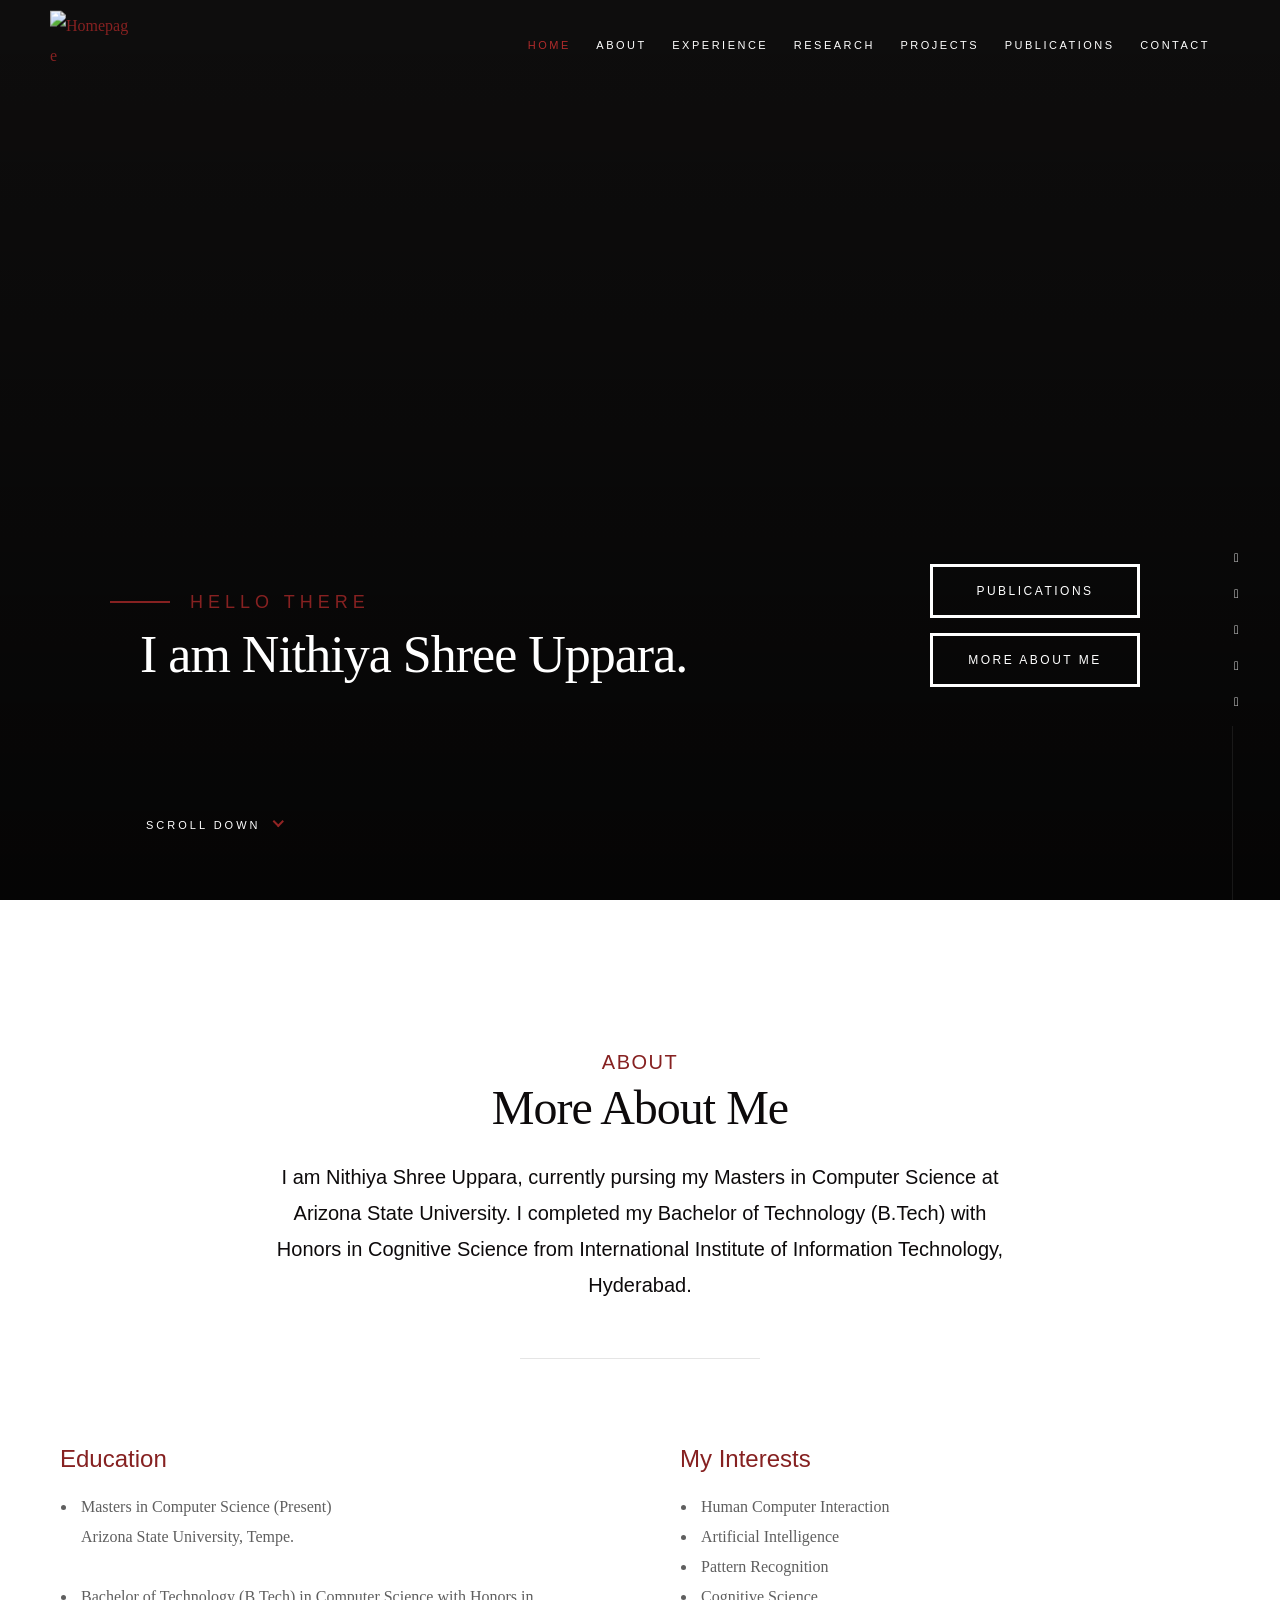
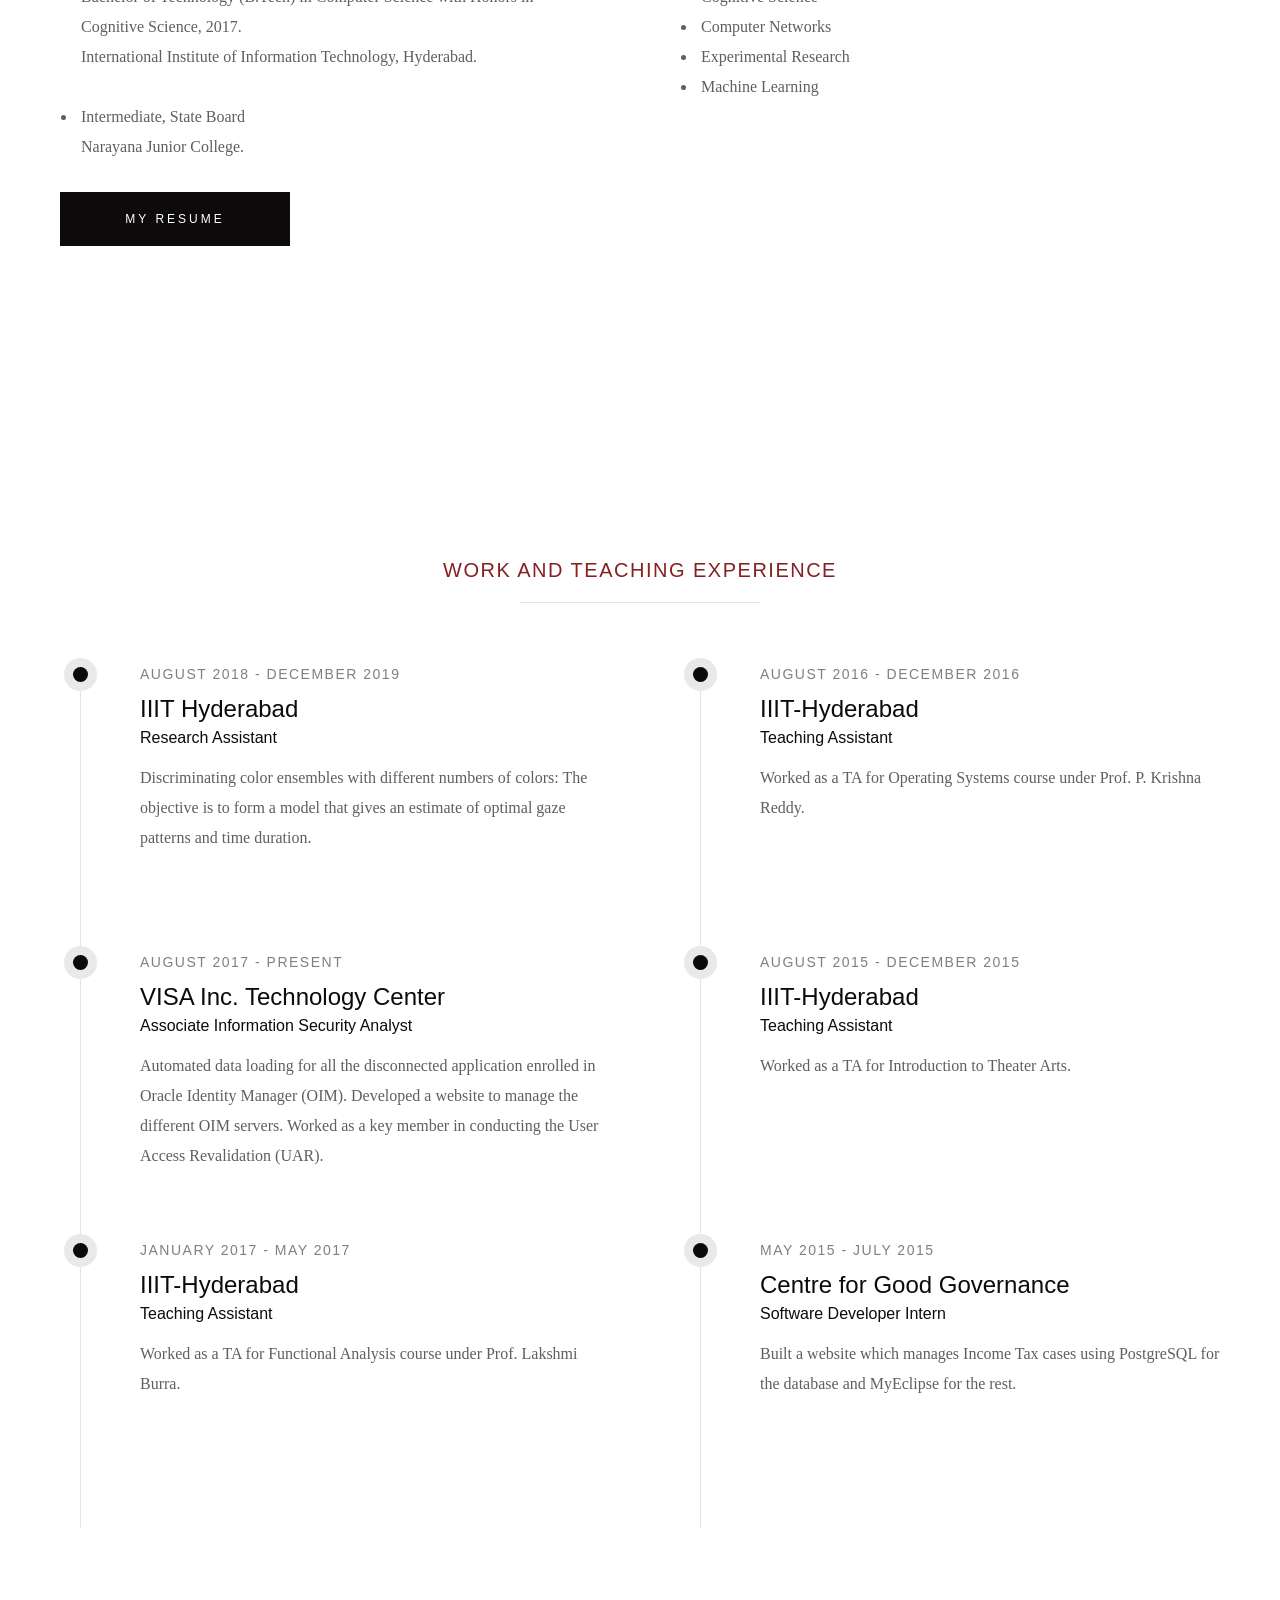
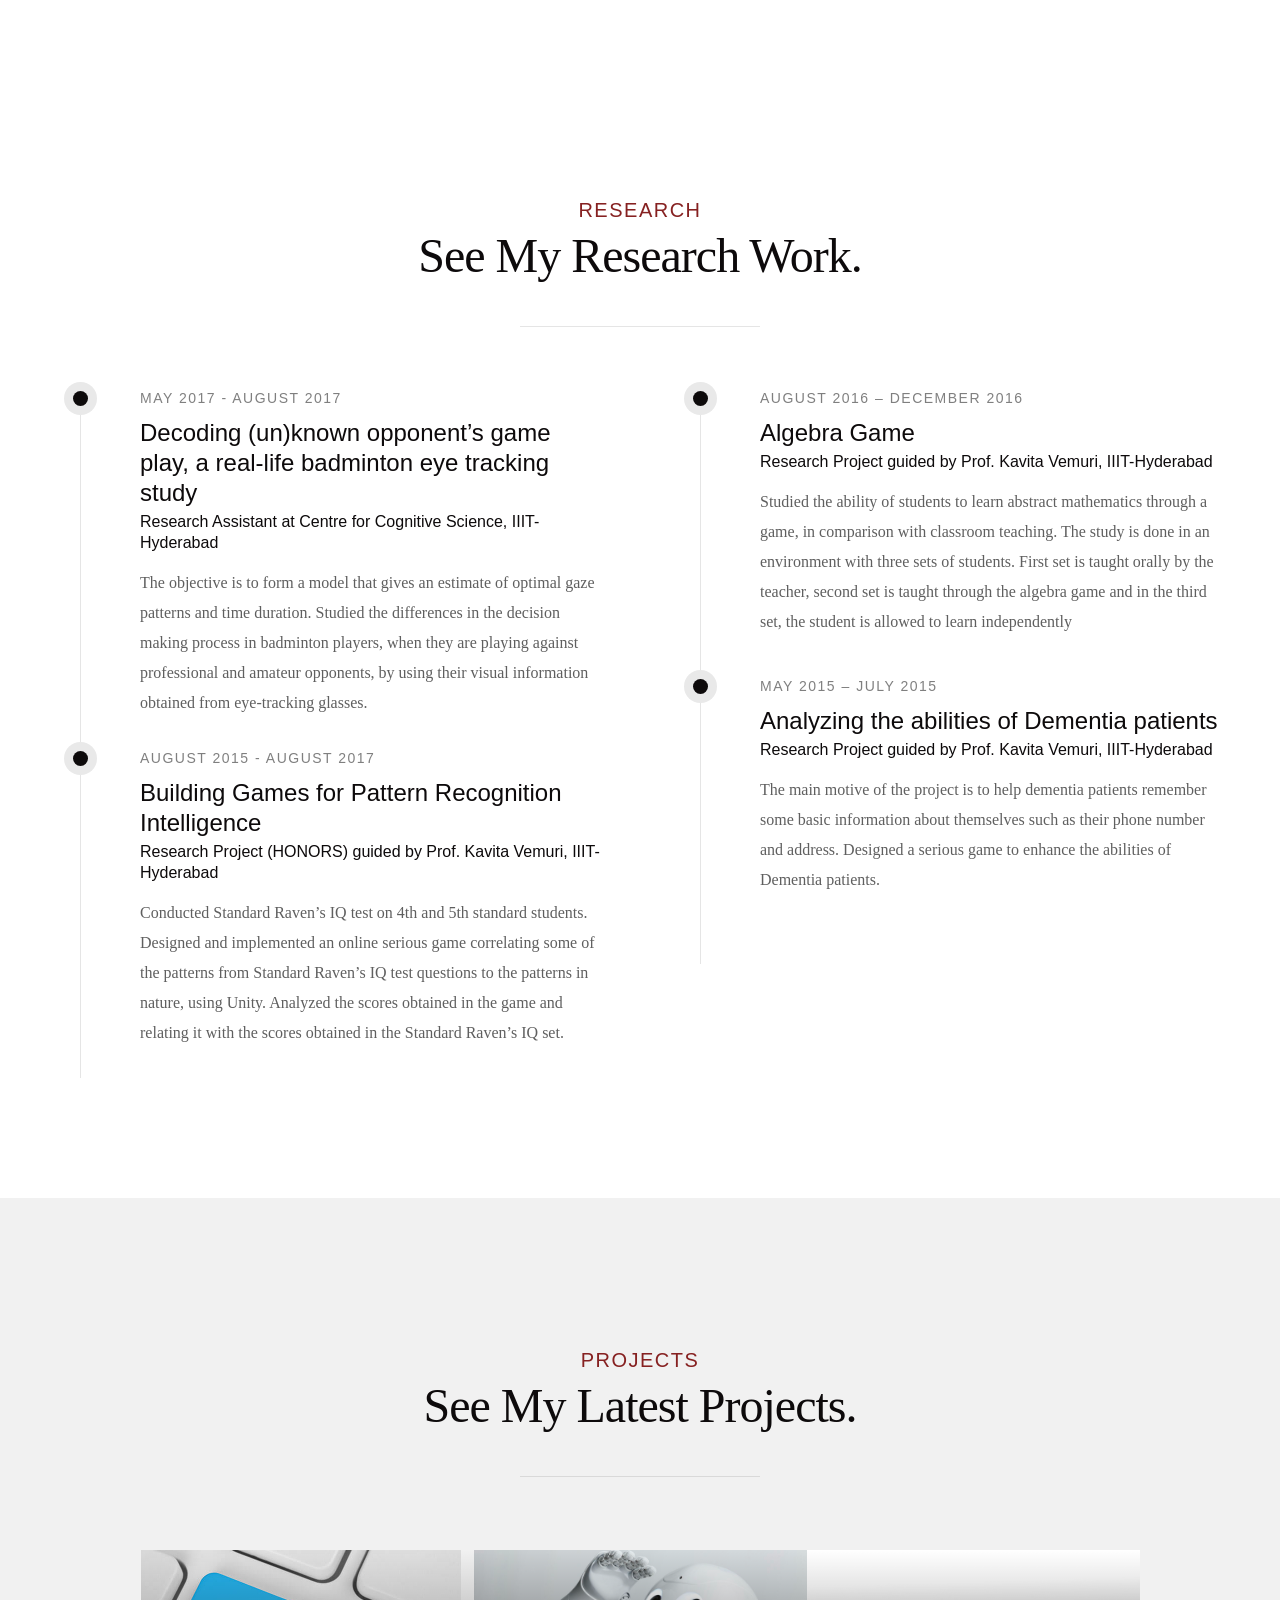
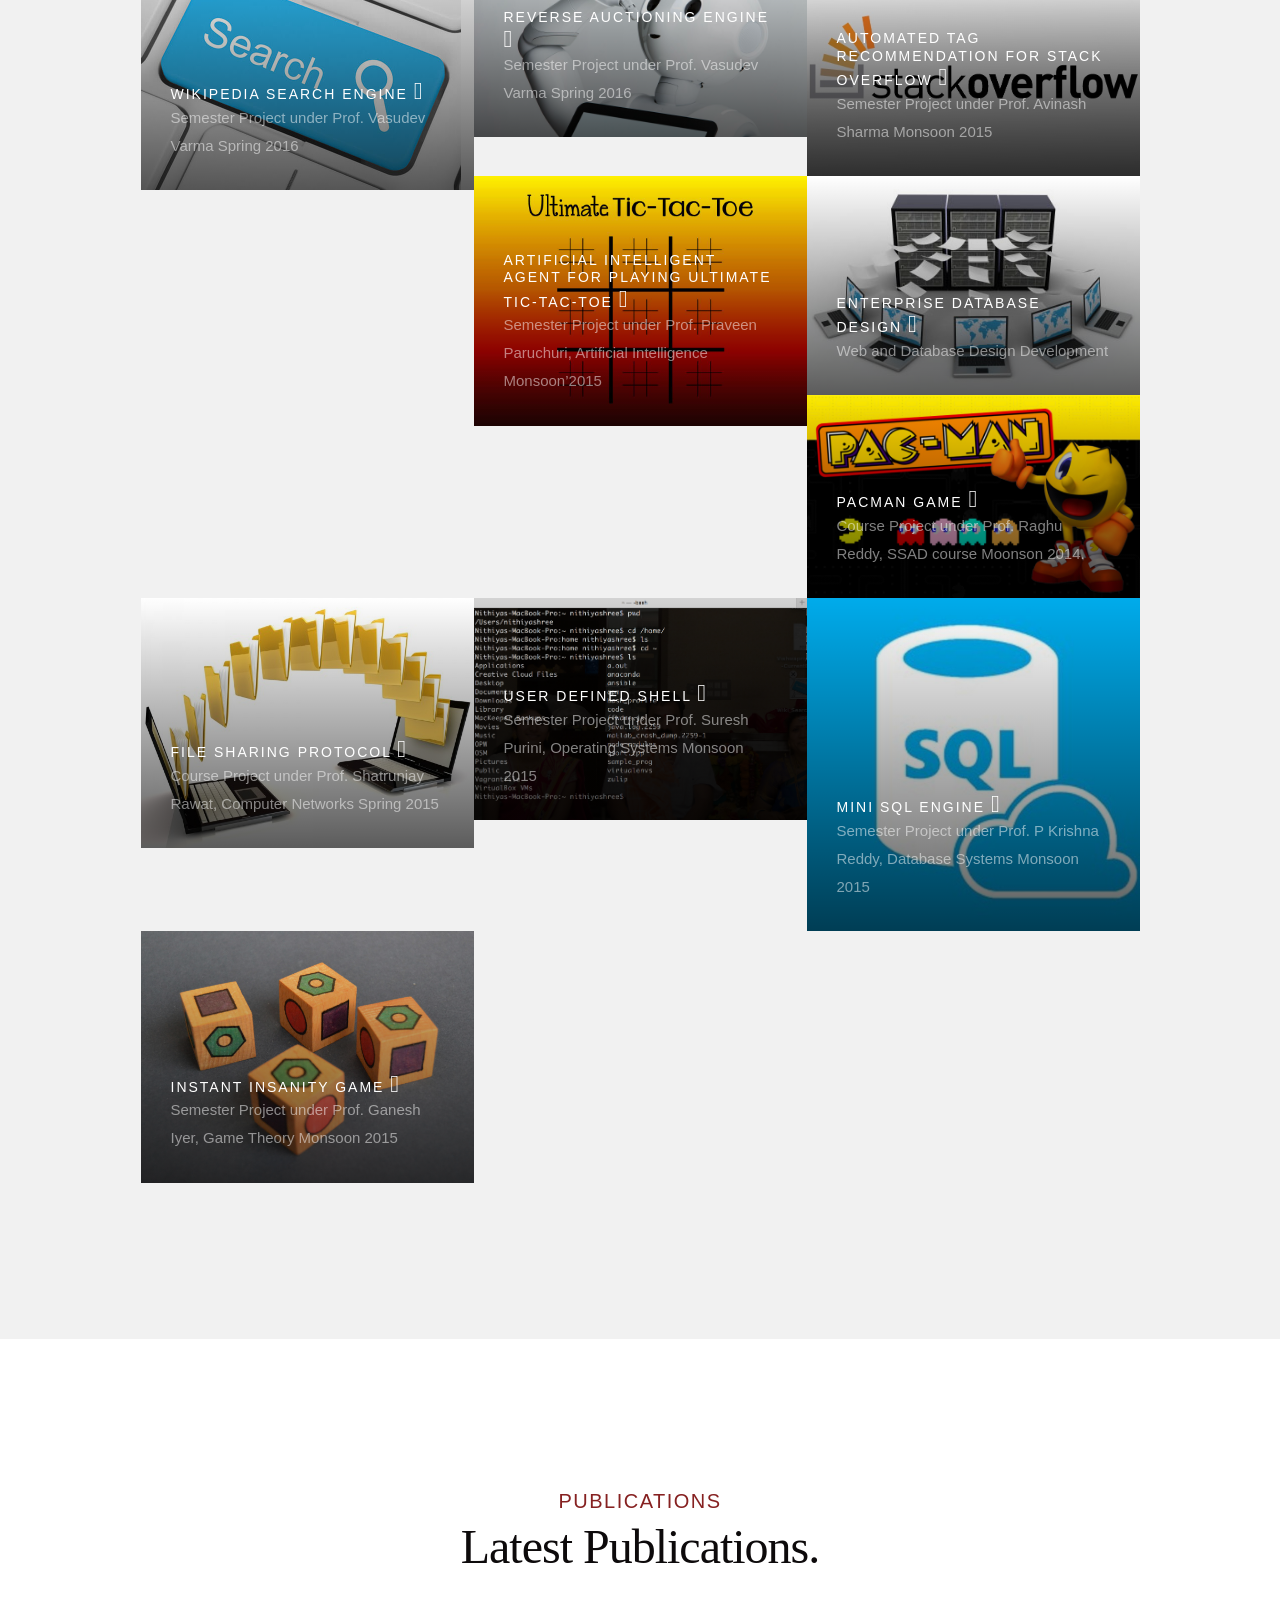
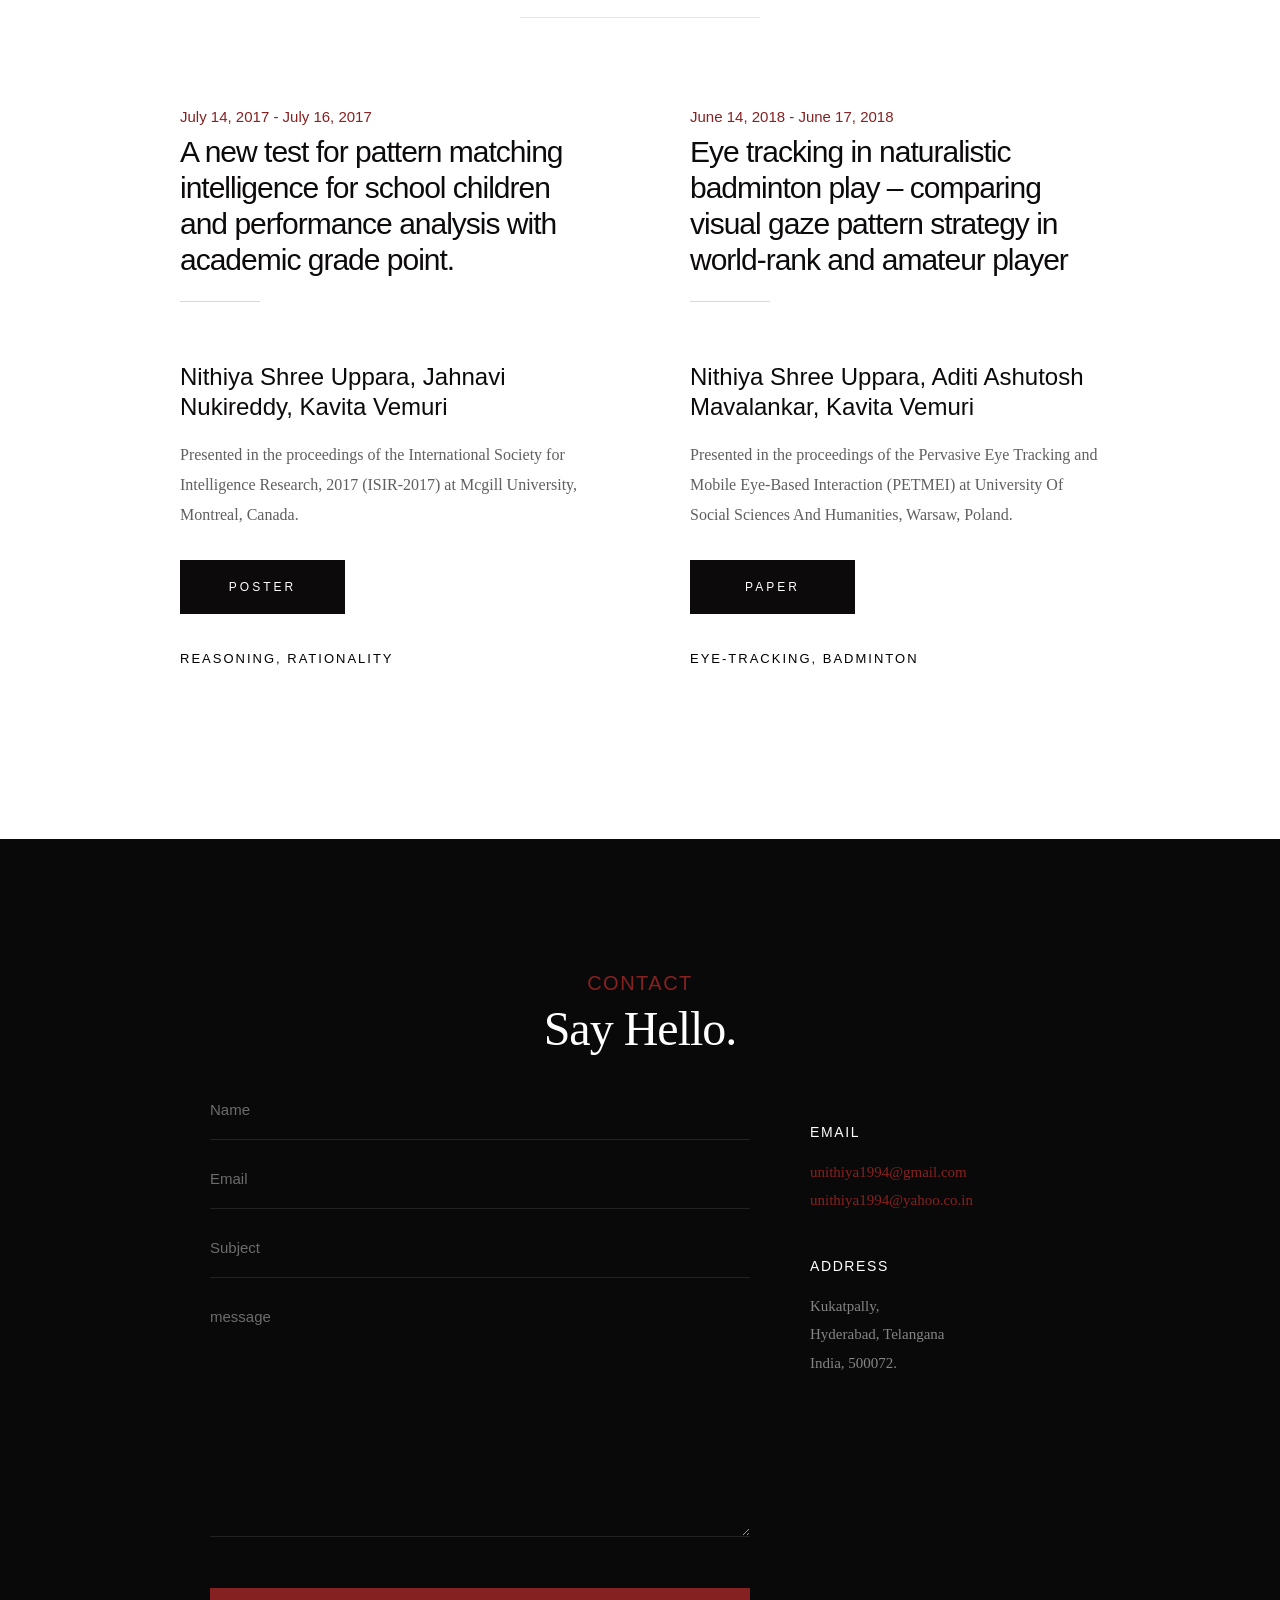
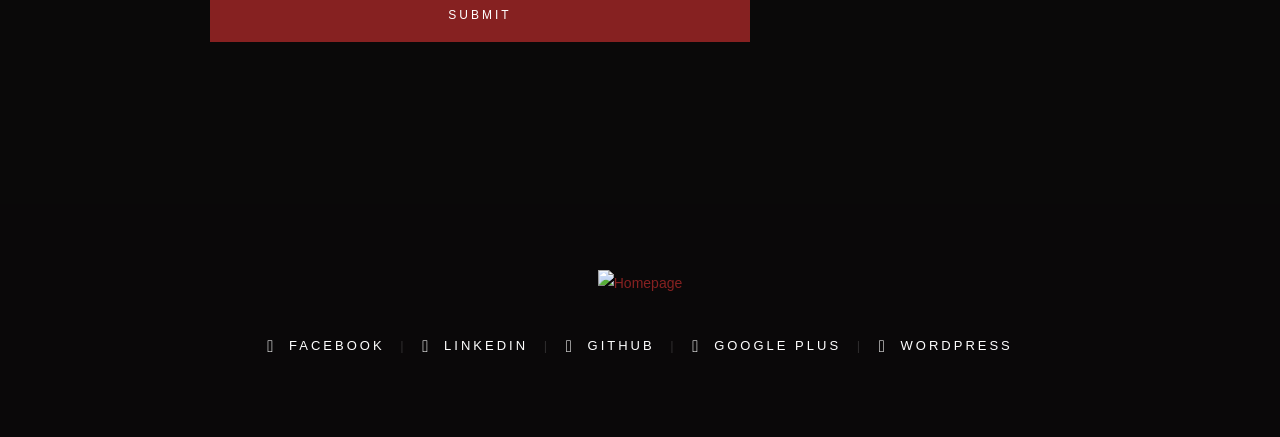
==== index.html @ c730f13c "Update index.html" ====
<!DOCTYPE html>
<!--[if lt IE 9 ]><html class="no-js oldie" lang="en"> <![endif]-->
<!--[if IE 9 ]><html class="no-js oldie ie9" lang="en"> <![endif]-->
<!--[if (gte IE 9)|!(IE)]><!-->
<html class="no-js" lang="en">
<!--<![endif]-->

<head>

    <!--- basic page needs
    ================================================== -->
    <meta charset="utf-8">
    <title>Uppara Nithiya | Home </title>
    <meta name="description" content="">
    <meta name="author" content="">

    <!-- mobile specific metas
    ================================================== -->
    <meta name="viewport" content="width=device-width, initial-scale=1">

    <!-- CSS
    ================================================== -->
    <link rel="stylesheet" href="css/base.css">
    <link rel="stylesheet" href="css/vendor.css">
    <link rel="stylesheet" href="css/main.css">

    <!-- script
    ================================================== -->
    <script src="js/modernizr.js"></script>
    <script src="js/pace.min.js"></script>

    <!-- favicons
    ================================================== -->
    <link rel="shortcut icon" href="n1image.jpg" type="image/x-icon">
    <link rel="icon" href="n1image.jpg" type="image/x-icon">
	
	<!-- Bootstrap core CSS -->
    <link href="vendor/bootstrap/css/bootstrap.min.css" rel="stylesheet">
	
	<meta name="viewport" content="width=device-width, initial-scale=1">
	<link rel="stylesheet" href="https://cdnjs.cloudflare.com/ajax/libs/font-awesome/4.7.0/css/font-awesome.min.css">

</head>

<body id="top">

    <!-- header
    ================================================== -->
    <header class="s-header">

        <div class="header-logo">
            <a class="site-logo" href="index.html"><img src="images/logo.png" alt="Homepage"></a>
        </div>

        <nav class="header-nav-wrap">
            <ul class="header-nav">
                <li class="current"><a class="smoothscroll"  href="#home" title="home">Home</a></li>
                <li><a class="smoothscroll"  href="#about" title="about">About</a></li>
		<li><a class="smoothscroll"  href="#workExperience" title="workExperience">Experience</a></li>
		<li><a class="smoothscroll"  href="#research" title="research">Research</a></li>
                <li><a class="smoothscroll"  href="#projects" title="projects">Projects</a></li>
                <li><a class="smoothscroll"  href="#publications" title="publications">Publications</a></li>
                <li><a class="smoothscroll"  href="#contact" title="contact">Contact</a></li>
            </ul>
        </nav>

        <a class="header-menu-toggle" href="#0"><span>Menu</span></a>

    </header> <!-- end s-header -->


   <!-- home
   ================================================== -->
   <section id="home" class="s-home page-hero target-section" data-parallax="scroll" data-image-src="images/bg.jpg" data-natural-width=3000 data-natural-height=2000 data-position-y=center>

        <div class="overlay"></div>
        <div class="shadow-overlay"></div>

        <div class="home-content">

            <div class="row home-content__main">

                <h3>Hello There</h3>

                <h1>
                    I am Nithiya Shree Uppara. <br>
                </h1>

                <div class="home-content__buttons">
                    <a href="#publications" class="smoothscroll btn btn--stroke">
                        Publications
                    </a>
                    <a href="#about" class="smoothscroll btn btn--stroke" >
                        More About Me
                    </a>
                </div>

                <div class="home-content__scroll">
                    <a href="#about" class="scroll-link smoothscroll">
                        <span>Scroll Down</span>
                    </a>
                </div>

            </div>

        </div> <!-- end home-content -->

        <ul class="home-social">
            <li>
                <a href="https://www.facebook.com/nithiya.shree.7"><i class="im im-facebook" aria-hidden="true"></i><span>Facebook</span></a>
            </li>
            <li>
                <a href="https://www.linkedin.com/in/unithiyashree/"><i class="im im-linkedin" aria-hidden="true"></i><span>LinkedIn</span></a>
            </li>
            <li>
                <a href="https://github.com/unithiyashree"><i class="im im-github" aria-hidden="true"></i><span>Github</span></a>
            </li>
            <li>
                <a href="https://plus.google.com/u/0/+NithiyaShree94"><i class="im im-google-plus" aria-hidden="true"></i><span>Google Plus</span></a>
            </li>
            <li>
                <a href="https://unithiyashree.wordpress.com/"><i class="im im-blogger" aria-hidden="true"></i><span>Blogger</span></a>
            </li>
        </ul> <!-- end home-social -->

    </section> <!-- end s-home -->


    <!-- about
    ================================================== -->
    <section id="about" class="s-about target-section">
        
        <div class="row narrow section-intro has-bottom-sep">
            <div class="col-full text-center">
                <h3>About</h3>
                <h1 >More About Me</h1>
                <p class="lead">I am Nithiya Shree Uppara, currently pursing my Masters in Computer Science at Arizona State University. I completed my Bachelor of Technology (B.Tech) with Honors in Cognitive Science from International Institute of Information Technology, Hyderabad.</p>
            </div>
        </div>

        <div class="row about-content">
            <div class="col-six tab-full left">
                <h3 style="color: #862121">Education</h3>

                <ul>
			
		    <li>
                        <p><b>Masters in Computer Science (Present)</b>
                        <br> Arizona State University, Tempe.
                        </p>                
                    </li>
			
                    <li>
                        <p><b>Bachelor of Technology (B.Tech) in Computer Science with Honors in Cognitive Science, 2017.</b>
                        <br> International Institute of Information Technology, Hyderabad.
                        </p>                
                    </li>
				    
                    <li>
                        <p><b>Intermediate, State Board </b>
                        <br>Narayana Junior College.
                        </p>
                    </li>

                </ul>

                <div class="row about-content about-content--buttons">

                    <div class="col-six tab-full left">
                        <a href="Masters_Finalresume.pdf" class="btn btn--primary full-width">My Resume</a>
                    </div>

                </div> <!-- end about-content buttons -->
            </div>

            <div class="col-six tab-full right">
                <h3 style="color: #862121">My Interests</h3>

                <ul>
                    <li>
                        <strong>Human Computer Interaction</strong>
                    </li>
                    <li>
                        <strong>Artificial Intelligence</strong>
                    </li>
                    <li>
                        <strong>Pattern Recognition</strong>
                    </li>
                    <li>
                        <strong>Cognitive Science</strong>
                    </li>
                    <li>
                        <strong>Computer Networks</strong>
                    </li>
		    <li>
                        <strong>Experimental Research</strong>
                    </li>
                    <li>
                        <strong>Machine Learning </strong>
                    </li> 
                </ul>
            </div>

        </div> <!-- end about-content -->

	</section> <!-- end about -->


		
	<!-- Experience
    ================================================== -->
    <section id="workExperience" class="s-about target-section">
	
	<div class="row narrow section-intro has-bottom-sep">
            <div class="col-full">
                <h3>Work and Teaching Experience</h3>
     <!--           <h1>See My Latest Projects.</h1> -->
            </div>
        </div>

        <div class="row about-content about-content--timeline">

            <div class="col-six tab-full left">
                <div class="timeline">

		   <div class="timeline__block">
                        <div class="timeline__bullet"></div>
                        <div class="timeline__header">
                            <p class="timeline__timeframe">August 2018 - December 2019</p>
                            <h3>IIIT Hyderabad</h3>
                            <h5>Research Assistant</h5>
                        </div>
                        <div class="timeline__desc">
                            <p>Discriminating color ensembles with different numbers of colors: The objective is to form a model that gives an estimate of optimal gaze patterns and time duration.</p>
                        </div>
                    </div> <!-- end timeline__block -->
			
                    <div class="timeline__block">
                        <div class="timeline__bullet"></div>
                        <div class="timeline__header">
                            <p class="timeline__timeframe">August 2017 - Present</p>
                            <h3>VISA Inc. Technology Center</h3>
                            <h5>Associate Information Security Analyst</h5>
                        </div>
                        <div class="timeline__desc">
                            <p> Automated data loading for all the disconnected application enrolled in Oracle Identity Manager (OIM). Developed a website to manage the different OIM servers. Worked as a key member in conducting the User Access Revalidation (UAR).</p>
                        </div>
                    </div> <!-- end timeline__block -->

                    <div class="timeline__block">
                        <div class="timeline__bullet"></div>
                        <div class="timeline__header">
                            <p class="timeline__timeframe">January 2017 - May 2017</p>
                            <h3>IIIT-Hyderabad</h3>
                            <h5>Teaching Assistant</h5>
                        </div>
                        <div class="timeline__desc">
                            <p>Worked as a TA for Functional Analysis course under Prof. Lakshmi Burra.</p>
                        </div>
                    </div>
					<!-- end timeline__block -->

                </div> <!-- end timeline -->
            </div> <!-- end left -->

            <div class="col-six tab-full right">
                <div class="timeline">
			
		   <div class="timeline__block">
                        <div class="timeline__bullet"></div>
                        <div class="timeline__header">
                            <p class="timeline__timeframe">August 2016 - December 2016</p>
                            <h3>IIIT-Hyderabad</h3>
                            <h5>Teaching Assistant</h5>
                        </div>
                        <div class="timeline__desc">	
                            <p>Worked as a TA for Operating Systems course under Prof. P. Krishna Reddy.</p>
                        </div>
                    </div> <!-- end timeline__block -->

                    <div class="timeline__block">
                        <div class="timeline__bullet"></div>
                        <div class="timeline__header">
                            <p class="timeline__timeframe">August 2015 - December 2015</p>
                            <h3>IIIT-Hyderabad</h3>
                            <h5>Teaching Assistant</h5>
                        </div>
                        <div class="timeline__desc">
                            <p>Worked as a TA for Introduction to Theater Arts.</p>
                        </div>
                    </div> 
					<!-- end timeline__block -->

                    <div class="timeline__block">
                        <div class="timeline__bullet"></div>
                        <div class="timeline__header">
                            <p class="timeline__timeframe">May 2015 - July 2015</p>
                            <h3>Centre for Good Governance</h3>
                            <h5>Software Developer Intern</h5>
                        </div>
                        <div class="timeline__desc">
                            <p>Built a website which manages Income Tax cases using PostgreSQL for the database and MyEclipse for the rest.</p>
                        </div>
                    </div> 
					<!-- end timeline__block -->

                </div> <!-- end timeline -->
            </div> <!-- end right -->

        </div> <!-- end about-content timeline -->

    </section> <!-- end workExperience -->
	
	<!-- Research
    ================================================== -->
    <section id="research" class="s-about target-section">
	
		<div class="row narrow section-intro has-bottom-sep">
            <div class="col-full">
                <h3>Research</h3>
                <h1>See My Research Work.</h1>
            </div>
        </div>

        <div class="row about-content about-content--timeline">

            <div class="col-six tab-full left">
                <div class="timeline">

                    <div class="timeline__block">
                        <div class="timeline__bullet"></div>
                        <div class="timeline__header">
                            <p class="timeline__timeframe">May 2017 - August 2017</p>
                            <h3>Decoding (un)known opponent’s game play, a real-life badminton eye tracking study</h3>
                            <h5>Research Assistant at Centre for Cognitive Science, IIIT-Hyderabad</h5>
                        </div>
                        <div class="timeline__desc">
                            <p>The objective is to form a model that gives an estimate of optimal gaze patterns and time duration. Studied the differences in the decision making process in badminton players, when they are playing against professional and amateur opponents, by using their visual information obtained from eye-tracking glasses.</p>
                        </div>
                    </div> <!-- end timeline__block -->

                    <div class="timeline__block">
                        <div class="timeline__bullet"></div>
                        <div class="timeline__header">
                            <p class="timeline__timeframe">August 2015 - August 2017</p>
                            <h3>Building Games for Pattern Recognition Intelligence</h3>
                            <h5>Research Project (HONORS) guided by Prof. Kavita Vemuri, IIIT-Hyderabad</h5>
                        </div>
                        <div class="timeline__desc">
                            <p>Conducted Standard Raven’s IQ test on 4th and 5th standard students. Designed and implemented an online serious game correlating some of the patterns from Standard Raven’s IQ test questions to the patterns in nature, using Unity. Analyzed the scores obtained in the game and relating it with the scores obtained in the Standard Raven’s IQ set.</p>
                        </div>
                    </div> <!-- end timeline__block -->

                </div> <!-- end timeline -->
            </div> <!-- end left -->

            <div class="col-six tab-full right">
                <div class="timeline">

                    <div class="timeline__block">
                        <div class="timeline__bullet"></div>
                        <div class="timeline__header">
                            <p class="timeline__timeframe">August 2016 – December 2016</p>
                            <h3>Algebra Game</h3>
                            <h5>Research Project guided by Prof. Kavita Vemuri, IIIT-Hyderabad</h5>
                        </div>
                        <div class="timeline__desc">
							<p>Studied the ability of students to learn abstract mathematics through a game, in comparison with classroom teaching. The study is done in an environment with three sets of students. First set is taught orally by the teacher, second set is taught through the algebra game and in the third set, the student is allowed to learn independently</p>
                        </div>
                    </div> 
					<!-- end timeline__block -->

                    <div class="timeline__block">
                        <div class="timeline__bullet"></div>
                        <div class="timeline__header">
                            <p class="timeline__timeframe">May 2015 – July 2015</p>
                            <h3>Analyzing the abilities of Dementia patients</h3>
                            <h5>Research Project guided by Prof. Kavita Vemuri, IIIT-Hyderabad</h5>
                        </div>
                        <div class="timeline__desc">
							<p>The main motive of the project is to help dementia patients remember some basic information about themselves such as their phone number and address. Designed a serious game to enhance the abilities of Dementia patients.</p>
                        </div>
                    </div> 
					<!-- end timeline__block -->

                </div> <!-- end timeline -->
            </div> <!-- end right -->

        </div> <!-- end about-content timeline -->

    </section> <!-- end research -->
    

    <!-- Projects
    ================================================== -->
    <section id="projects" class="s-works target-section">

        <div class="row narrow section-intro has-bottom-sep">
            <div class="col-full">
                <h3>Projects</h3>
                <h1>See My Latest Projects.</h1>
            </div>
        </div>

        <div class="row masonry-wrap">
            <div class="masonry">

                <div class="masonry__brick">
                    <div class="item-folio">
                        <div class="item-folio__thumb">
                            <a href="images/portfolio/engine.jpg" class="thumb-link" title="Wikipedia Search Engine" data-size="1050x700">
                                <img src="images/portfolio/engine.jpg" srcset="images/portfolio/engine.jpg 1x, images/portfolio/engine.jpg 2x" alt="">
                                <span class="shadow-overlay"></span>
                            </a>
                        </div>

                        <div class="item-folio__text">
                            <h3 class="item-folio__title">
                                <a href="https://github.com/unithiyashree/Wikipedia-Search-Engine" class="item-folio__title" >
                                Wikipedia Search Engine   <i class="im im-link"></i> </a>
                            </h3>
                            <p class="item-folio__cat">
                                Semester Project under Prof. Vasudev Varma Spring 2016
                            </p>
                        </div>

                        <div class="item-folio__caption">

                            <p>Designed and developed an efficient search engine to query archived Wikipedia documents of 42GB size using secondary indexing and two-phase merge-sort. Developed and tested TF/IDF-based heuristics to rank relevant Wiki pages and achieved mean response time of 500 milli seconds.</p>

                        </div>

                    </div> <!-- end item-folio -->
                </div> <!-- end masonry__brick -->

                <div class="masonry__brick">
                    <div class="item-folio">
                        <div class="item-folio__thumb">
                            <a href="images/portfolio/reverseauction.jpg" class="thumb-link" title="Reverse Auctioning Engine" data-size="1050x700">
                                <img src="images/portfolio/reverseauction.jpg" srcset="images/portfolio/reverseauction.jpg 1x, images/portfolio/reverseauction.jpg 2x" alt="">
                                <span class="shadow-overlay"></span>
                            </a>
                        </div>

                        <div class="item-folio__text">
                            <h3 class="item-folio__title">
                              <a href="https://github.com/unithiyashree/Team36_Reverse-Auctioning-Engine" class="item-folio__title" >
                             Reverse Auctioning Engine   <i class="im im-link"></i> </a>

                            </h3>
                            <p class="item-folio__cat">
                               Semester Project under Prof. Vasudev Varma Spring 2016
                            </p>
                        </div>

                        <div class="item-folio__caption">
                            <p>Implemented a reverse auctioning engine which identifies the auctioning agents that are software robots.Analyzed the bidding data and extracted distinguishable features that help us differentiate between a human and robot.Designed an ensemble of three classifiers i.e, Random Forest Classifier, Bagging Classifier and Logistic Regression, and trained the classifiers according to these features and tested them. </p>
                        </div>

                    </div> <!-- end item-folio -->
                </div> <!-- end masonry__brick -->

                <div class="masonry__brick">
                    <div class="item-folio">
                        <div class="item-folio__thumb">
                            <a href="images/portfolio/clouds.jpg" class="thumb-link" title="Automated Tag Recommendation for Stack Overflow" data-size="1050x700">
                                <img src="images/portfolio/clouds.jpg" srcset="images/portfolio/clouds.jpg 1x, images/portfolio/clouds.jpg 2x" alt="">
                                <span class="shadow-overlay"></span>
                            </a>
                        </div>

                        <div class="item-folio__text">
                            <h3 class="item-folio__title">
                              <a href="https://github.com/unithiyashree/Automatic-Tag-Prediction-System" class="item-folio__title" >
                              Automated Tag Recommendation for Stack Overflow   <i class="im im-link"></i> </a>

                            </h3>
                            <p class="item-folio__cat">
                                Semester Project under Prof. Avinash Sharma Monsoon 2015
                            </p>
                        </div>
                        <div class="item-folio__caption">
                            <p>Implemented an Automated Tag Recommendation System using a reference paper by Avigit K. Saha, Ripon K. Saha, Kevin A.Schneider.</p>
                        </div>

                    </div> <!-- end item-folio -->
                </div> <!-- end masonry__brick -->

                <div class="masonry__brick">
                    <div class="item-folio">
                        <div class="item-folio__thumb">
                            <a href="images/portfolio/tictactoe.jpg" class="thumb-link" title="Artificial Intelligent Agent for playing Ultimate Tic-Tac-Toe" data-size="1050x700">
                                <img src="images/portfolio/tictactoe.jpg" srcset="images/portfolio/tictactoe.jpg 1x, images/portfolio/tictactoe.jpg 2x" alt="">
                                <span class="shadow-overlay"></span>
                            </a>
                        </div>

                        <div class="item-folio__text">
                            <h3 class="item-folio__title">
                              <a href="https://github.com/unithiyashree/Ultimate-Tic-Tac-Toe" class="item-folio__title" >
                              Artificial Intelligent Agent for playing Ultimate Tic-Tac-Toe   <i class="im im-link"></i> </a>

                            </h3>
                            <p class="item-folio__cat">
                                Semester Project under Prof. Praveen Paruchuri, Artificial Intelligence Monsoon’2015
                            </p>
                        </div>
                        <div class="item-folio__caption">
                            <p>Designed and developed an efficient search engine to query archived Wikipedia documents of 42GB size using secondary indexing and two-phase merge-sort. Developed and tested TF/IDF-based heuristics to rank relevant Wiki pages and achieved mean response time of 500 milli seconds.</p>
                        </div>

                    </div> <!-- end item-folio -->
                </div> <!-- end masonry__brick -->

                <div class="masonry__brick">
                    <div class="item-folio">
                        <div class="item-folio__thumb">
                            <a href="images/portfolio/skaterboy.jpg" class="thumb-link" title="Enterprise Database Design" data-size="1050x700">
                                <img src="images/portfolio/skaterboy.jpg" srcset="images/portfolio/skaterboy.jpg 1x, images/portfolio/skaterboy.jpg 2x" alt="">
                                <span class="shadow-overlay"></span>
                            </a>
                        </div>

                        <div class="item-folio__text">
                            <h3 class="item-folio__title">
                              <a href="https://github.com/unithiyashree/" class="item-folio__title" >
                              Enterprise Database Design <i class="im im-link"></i> </a>

                            </h3>
                            <p class="item-folio__cat">
                                Web and Database Design Development
                            </p>
                        </div>
                        <div class="item-folio__caption">
                            <p>Designed and developed an efficient search engine to query archived Wikipedia documents of 42GB size using secondary indexing and two-phase merge-sort. Developed and tested TF/IDF-based heuristics to rank relevant Wiki pages and achieved mean response time of 500 milli seconds.</p>
                        </div>

                    </div> <!-- end item-folio -->
                </div> <!-- end masonry__brick -->

                <div class="masonry__brick">
                    <div class="item-folio">
                        <div class="item-folio__thumb">
                            <a href="images/portfolio/pacman.jpg" class="thumb-link" title=" Pacman Game" data-size="1050x700">
                                <img src="images/portfolio/pacman.jpg" srcset="images/portfolio/pacman.jpg 1x, images/portfolio/pacman.jpg 2x" alt="">
                                <span class="shadow-overlay"></span>
                            </a>
                        </div>

                        <div class="item-folio__text">
                            <h3 class="item-folio__title">
                              <a href="https://github.com/unithiyashree/Pacman-Game" class="item-folio__title" >
                              Pacman Game <i class="im im-link"></i> </a>

                            </h3>
                            <p class="item-folio__cat">
                                Course Project under Prof. Raghu Reddy, SSAD course Moonson 2014.
                            </p>
                        </div>

                        <div class="item-folio__caption">
                            <p>Implemented a multi-daemon Pacman game in Python using OOPS concepts.</p>
                        </div>

                    </div> <!-- end item-folio -->
                </div> <!-- end masonry__brick -->

                <div class="masonry__brick">
                    <div class="item-folio">
                        <div class="item-folio__thumb">
                            <a href="images/portfolio/Filesharing.jpg" class="thumb-link" title="File Sharing Protocol" data-size="1050x700">
                                <img src="images/portfolio/Filesharing.jpg" srcset="images/portfolio/Filesharing.jpg 1x, images/portfolio/Filesharing.jpg 2x" alt="">
                                <span class="shadow-overlay"></span>
                            </a>
                        </div>

                        <div class="item-folio__text">
                            <h3 class="item-folio__title">
                              <a href="https://github.com/unithiyashree/File-Sharing-Protocol" class="item-folio__title" >
                            File Sharing Protocol <i class="im im-link"></i> </a>

                            </h3>
                            <p class="item-folio__cat">
                               Course Project under Prof. Shatrunjay Rawat, Computer Networks Spring 2015
                            </p>
                        </div>
                        <div class="item-folio__caption">
                            <p>Implemented a file and folder sharing protocol between two users in C which allows to upload and download files from remote server.</p>
                        </div>

                    </div> <!-- end item-folio -->
                </div> <!-- end masonry__brick -->

                <div class="masonry__brick">
                    <div class="item-folio">
                        <div class="item-folio__thumb">
                            <a href="images/portfolio/Shell.png" class="thumb-link" title="User Defined Shell" data-size="1050x700">
                                <img src="images/portfolio/Shell.png" srcset="images/portfolio/Shell.png 1x, images/portfolio/Shell.png 2x" alt="">
                                <span class="shadow-overlay"></span>
                            </a>
                        </div>

                        <div class="item-folio__text">
                            <h3 class="item-folio__title">
                              <a href="https://github.com/unithiyashree/User-defined-Shell" class="item-folio__title" >
                                User Defined Shell <i class="im im-link"></i> </a>

                            </h3>
                            <p class="item-folio__cat">
                                Semester Project under Prof. Suresh Purini, Operating Systems Monsoon 2015
                            </p>
                        </div>
                        <div class="item-folio__caption">
                            <p>The goal of the project is to create a user defined interactive shell program that can create and manage new processes. The shell should be able to create a process out of a system program like emacs, vi or any user-defined executable.</p>
                        </div>

                    </div> <!-- end item-folio -->
                </div> <!-- end masonry__brick -->

                <div class="masonry__brick">
                    <div class="item-folio">

                        <div class="item-folio__thumb">
                            <a href="images/portfolio/sql.jpg" class="thumb-link" title="Mini SQL Engine" data-size="1050x700">
                                <img src="images/portfolio/sql.jpg"
                                     srcset="images/portfolio/sql.jpg 1x, images/portfolio/sql.com 2x" alt="">
                                <span class="shadow-overlay"></span>
                            </a>
                        </div>

                        <div class="item-folio__text">
                            <h3 class="item-folio__title">
                              <a href="https://github.com/unithiyashree/Mini-Sql-Engine-" class="item-folio__title" >
                                Mini SQL Engine <i class="im im-link"></i> </a>

                            </h3>
                            <p class="item-folio__cat">
                                Semester Project under Prof. P Krishna Reddy, Database Systems Monsoon 2015
                            </p>
                        </div>

                        <span class="item-folio__caption">
                            <p>Implemented a mini-SQL engine in Python which runs a subset of SQL queries using command line interface.</p>
                        </span>

                    </div> <!-- end item-folio -->
                </div> <!-- end masonry__brick -->

               <div class="masonry__brick">
                    <div class="item-folio">

                        <div class="item-folio__thumb">
                            <a href="images/portfolio/InstantInsanity.jpg" class="thumb-link" title="Instant Insanity Game" data-size="1050x700">
                                <img src="images/portfolio/InstantInsanity.jpg"
                                     srcset="images/portfolio/InstantInsanity.jpg 1x, images/portfolio/InstantInsanity.jpg 2x" alt="">
                                <span class="shadow-overlay"></span>
                            </a>
                        </div>

                        <div class="item-folio__text">
                            <h3 class="item-folio__title">
                              <a href="https://github.com/unithiyashree/" class="item-folio__title" >
                                Instant Insanity Game <i class="im im-link"></i> </a>
                            </h3>
                            <p class="item-folio__cat">
                                Semester Project under Prof. Ganesh Iyer, Game Theory Monsoon 2015
                            </p>
                        </div>
                        <span class="item-folio__caption">
                            <p>Implemented a mini-SQL engine in Python which runs a subset of SQL queries using command line interface.</p>
                        </span>

                    </div> <!-- end item-folio -->
                </div> <!-- end masonry__brick -->



            </div>
        </div> <!-- end masonry -->

    </section>


    <!-- Publications
    ================================================== -->
    <section id="publications" class="s-blog target-section">

        <div class="row narrow section-intro has-bottom-sep">
            <div class="col-full">
                <h3>Publications</h3>
                <h1>Latest Publications.</h1>
                <!-- <p class="lead">Lorem ipsum Dolor adipisicing nostrud et aute. 
                Excepteur amet commodo ea dolore irure esse Duis nulla sint fugiat cillum 
                ullamco proident aliquip quis qui voluptate dolore veniam Ut laborum non est in officia.</p> -->
            </div>
        </div>

        <div class="row blog-content">
            <div class="col-full">

                <div class="blog-list block-1-2 block-tab-full">
                    <article class="col-block">
                                
                        <div class="blog-date">
                            <a href="http://www.isironline.org/2017-montreal-canada-july-14-16/">July 14, 2017 - July 16, 2017</a>
                        </div>  
                        
                        <h2 class="h01"><a href="http://programme.exordo.com/isir2017/delegates/presentation/67/"> A new test for pattern matching intelligence for school children and performance analysis with academic grade point. </a></h2>
                        <h3> Nithiya Shree Uppara, Jahnavi Nukireddy, Kavita Vemuri</h3>
                        <p>
                        Presented in the proceedings of the International Society for Intelligence Research, 2017 (ISIR-2017) at Mcgill University, Montreal, Canada.
                        </p>

                        <div class="row about-content about-content--buttons">
                            
                            <div class="col-six tab-full left">
                                <a href="ISIR-2017.pdf" class="btn btn--primary full-width">Poster</a>
                            </div>

                        </div> <!-- end about-content buttons -->

                        <div class="blog-cat">
                                <a>Reasoning</a><a>Rationality</a>
                        </div>
                        
                    </article>

                    <article class="col-block">
                                
                        <div class="blog-date">
                            <a href="blog-single.html">June 14, 2018 - June 17, 2018</a>
                        </div>  
                        
                        <h2 class="h01"><a href="blog-single.html"> Eye tracking in naturalistic badminton play – comparing visual gaze pattern strategy in world-rank and amateur player</a></h2>
                        <h3> Nithiya Shree Uppara, Aditi Ashutosh Mavalankar, Kavita Vemuri</h3>
                        <p>
                        Presented in the proceedings of the Pervasive Eye Tracking and Mobile Eye-Based Interaction (PETMEI) at University Of Social Sciences And Humanities, Warsaw, Poland.
                        </p>

                        <div class="row about-content about-content--buttons">
                            
                            <div class="col-six tab-full left">
                                <a href="http://delivery.acm.org/10.1145/3210000/3208037/a6-uppara.pdf?ip=124.123.65.124&id=3208037&acc=OPENTOC&key=4D4702B0C3E38B35%2E4D4702B0C3E38B35%2E4D4702B0C3E38B35%2E9F04A3A78F7D3B8D&__acm__=1535645027_d30157b8ca9c59d4ddac53f40de6fafc" class="btn btn--primary full-width">Paper</a>
                            </div>

                        </div> <!-- end about-content buttons -->

                        <div class="blog-cat">
                                <a>Eye-Tracking</a><a>Badminton</a>
                        </div>
                        
                    </article>
                     
                </div> <!-- end blog-list --> 

            </div> <!-- end col-full -->
        </div> <!-- end blog-content -->

    </section> <!-- end s-blog -->


    <!-- s-stats
    ================================================== -->
    <section id="contact" class="s-contact target-section">

        <div class="overlay"></div>

        <div class="row narrow section-intro">
            <div class="col-full">
                <h3>Contact</h3>
                <h1>Say Hello.</h1>
                
                <!-- p class="lead">Lorem ipsum Dolor adipisicing nostrud et aute Excepteur amet commodo ea dolore irure esse Duis nulla sint fugiat cillum ullamco proident aliquip quis qui voluptate dolore veniam Ut laborum non est in officia.</p> -->
            </div>
        </div>

        <div class="row contact__main">
            <div class="col-eight tab-full contact__form">
                <form name="contactForm" id="contactForm" method="post" action="">
                    <fieldset>
    
                    <div class="form-field">
                        <input name="contactName" type="text" id="contactName" placeholder="Name" value="" minlength="2" required="" aria-required="true" class="full-width">
                    </div>
                    <div class="form-field">
                        <input name="contactEmail" type="email" id="contactEmail" placeholder="Email" value="" required="" aria-required="true" class="full-width">
                    </div>
                    <div class="form-field">
                        <input name="contactSubject" type="text" id="contactSubject" placeholder="Subject" value="" class="full-width">
                    </div>
                    <div class="form-field">
                        <textarea name="contactMessage" id="contactMessage" placeholder="message" rows="10" cols="50" required="" aria-required="true" class="full-width"></textarea>
                    </div>
                    <div class="form-field">
                        <button class="full-width btn--primary">Submit</button>
                        <div class="submit-loader">
                            <div class="text-loader">Sending...</div>
                            <div class="s-loader">
                                <div class="bounce1"></div>
                                <div class="bounce2"></div>
                                <div class="bounce3"></div>
                            </div>
                        </div>
                    </div>
    
                    </fieldset>
                </form>

                <!-- contact-warning -->
                <div class="message-warning">
                    Something went wrong. Please try again.
                </div> 
            
                <!-- contact-success -->
                <div class="message-success">
                    Your message was sent, thank you!<br>
                </div>
                        
            </div>
            <div class="col-four tab-full contact__infos">

                <h4 class="h06">Email</h4>
                <p><a href="mailto:unithiya1994@gmail">unithiya1994@gmail.com</a><br>
                <a href="mailto:unithiya1994@yahoo.co.in">unithiya1994@yahoo.co.in</a>
                </p>

                <h4 class="h06">Address</h4>
                <p>
                Kukatpally,<br>
                Hyderabad, Telangana<br>
                India, 500072.
                </p>
            </div>

        </div>

    </section> <!-- end s-contact -->


    <!-- footer
    ================================================== -->
    <footer>
        <div class="row">
            <div class="col-full">

                <div class="footer-logo">
                    <a class="footer-site-logo" href="#0"><img src="images/logo.png" alt="Homepage"></a>
                </div>

                <ul class="footer-social">
                    <li><a href="https://www.facebook.com/nithiya.shree.7">
                        <i class="im im-facebook" aria-hidden="true"></i>
                        <span>Facebook</span>
                    </a></li>
                    <li><a href="https://www.linkedin.com/in/unithiyashree/">
                        <i class="im im-linkedin" aria-hidden="true"></i>
                        <span>LinkedIn</span>
                    </a></li>
                    <li><a href="https://github.com/unithiyashree">
                        <i class="im im-github" aria-hidden="true"></i>
                        <span>GitHub</span>
                    </a></li>
                    <li><a href="https://plus.google.com/u/0/+NithiyaShree94">
                        <i class="im im-google-plus" aria-hidden="true"></i>
                        <span>Google Plus</span>
                    </a></li>
                    <li><a href="https://unithiyashree.wordpress.com/">
                        <i class="im im-blogger" aria-hidden="true"></i>
                        <span>Wordpress</span>
                    </a></li>
                </ul>
                    
            </div>
        </div>

        <!-- <div class="row footer-bottom">

            <div class="col-twelve">
                <div class="copyright">
                    <span>© Copyright Hola 2017</span> 
                    <span>Design by <a href="https://www.styleshout.com/">styleshout</a></span>	
                </div>

                <div class="go-top">
                <a class="smoothscroll" title="Back to Top" href="#top"><i class="im im-arrow-up" aria-hidden="true"></i></a>
                </div>
            </div> -->

        </div> <!-- end footer-bottom -->

    </footer> <!-- end footer -->


    <!-- photoswipe background
    ================================================== -->
    <div aria-hidden="true" class="pswp" role="dialog" tabindex="-1">

        <div class="pswp__bg"></div>
        <div class="pswp__scroll-wrap">

            <div class="pswp__container">
                <div class="pswp__item"></div>
                <div class="pswp__item"></div>
                <div class="pswp__item"></div>
            </div>

            <div class="pswp__ui pswp__ui--hidden">
                <div class="pswp__top-bar">
                    <div class="pswp__counter"></div><button class="pswp__button pswp__button--close" title="Close (Esc)"></button> <button class="pswp__button pswp__button--share" title=
                    "Share"></button> <button class="pswp__button pswp__button--fs" title="Toggle fullscreen"></button> <button class="pswp__button pswp__button--zoom" title=
                    "Zoom in/out"></button>
                    <div class="pswp__preloader">
                        <div class="pswp__preloader__icn">
                            <div class="pswp__preloader__cut">
                                <div class="pswp__preloader__donut"></div>
                            </div>
                        </div>
                    </div>
                </div>
                <div class="pswp__share-modal pswp__share-modal--hidden pswp__single-tap">
                    <div class="pswp__share-tooltip"></div>
                </div><button class="pswp__button pswp__button--arrow--left" title="Previous (arrow left)"></button> <button class="pswp__button pswp__button--arrow--right" title=
                "Next (arrow right)"></button>
                <div class="pswp__caption">
                    <div class="pswp__caption__center"></div>
                </div>
            </div>

        </div>

    </div><!-- end photoSwipe background -->

    <div id="preloader">
        <div id="loader"></div>
    </div>


    <!-- Java Script
    ================================================== -->
    <script src="js/jquery-3.2.1.min.js"></script>
    <script src="js/plugins.js"></script>
    <script src="js/main.js"></script>

</body>

</html>
---- css/base.css ----
/* =================================================================== 
 *
 *  Hola v1.0 Base Stylesheet
 *  10-02-2017
 *  ------------------------------------------------------------------
 *
 *  TOC:
 *  # Normalize
 *  # Basic/base setup styles
 *      ## Media
 *      ## Typography resets
 *      ## links
 *      ## inputs
 *  # grid
 *      ## medium size devices
 *      ## tablets
 *      ## mobile devices
 *      ## small mobile devices
 *  # block grids
 *      ## medium size devices
 *      ## tablets
 *      ## mobile devices
 *      ## small mobile devices
 *  # MISC
 *
 * =================================================================== */


/* ===================================================================
 * # normalize
 * normalize.css v5.0.0 | MIT License | 
 * github.com/necolas/normalize.css
 *
 * ------------------------------------------------------------------- */

html {
    font-family: sans-serif;
    line-height: 1.15;
    -ms-text-size-adjust: 100%;
    -webkit-text-size-adjust: 100%;
}

body {
    margin: 0;
}

article, aside, footer, header, nav, section {
    display: block;
}

h1 {
    font-size: 2em;
    margin: 0.67em 0;
}

figcaption, figure, main {
    display: block;
}

figure {
    margin: 1em 40px;
}

hr {
    box-sizing: content-box;
    height: 0;
    overflow: visible;
}

pre {
    font-family: monospace, monospace;
    font-size: 1em;
}

a {
    background-color: transparent;
    -webkit-text-decoration-skip: objects;
}

a:active, a:hover {
    outline-width: 0;
}

abbr[title] {
    border-bottom: none;
    text-decoration: underline;
    text-decoration: underline dotted;
}

b, strong {
    font-weight: inherit;
}

b, strong {
    font-weight: bolder;
}

code, kbd, samp {
    font-family: monospace, monospace;
    font-size: 1em;
}

dfn {
    font-style: italic;
}

mark {
    background-color: #ff0;
    color: #000;
}

small {
    font-size: 80%;
}

sub, sup {
    font-size: 75%;
    line-height: 0;
    position: relative;
    vertical-align: baseline;
}

sub {
    bottom: -0.25em;
}

sup {
    top: -0.5em;
}

audio, video {
    display: inline-block;
}

audio:not([controls]) {
    display: none;
    height: 0;
}

img {
    border-style: none;
}

svg:not(:root) {
    overflow: hidden;
}

button, input, optgroup, select, textarea {
    font-family: sans-serif;
    font-size: 100%;
    line-height: 1.15;
    margin: 0;
}

button, input {
    overflow: visible;
}

button, select {
    text-transform: none;
}

button, html [type="button"], [type="reset"], [type="submit"] {
    -webkit-appearance: button;
}

button::-moz-focus-inner, [type="button"]::-moz-focus-inner, [type="reset"]::-moz-focus-inner, [type="submit"]::-moz-focus-inner {
    border-style: none;
    padding: 0;
}

button:-moz-focusring, [type="button"]:-moz-focusring, [type="reset"]:-moz-focusring, [type="submit"]:-moz-focusring {
    outline: 1px dotted ButtonText;
}

fieldset {
    border: 1px solid #c0c0c0;
    margin: 0 2px;
    padding: 0.35em 0.625em 0.75em;
}

legend {
    box-sizing: border-box;
    color: inherit;
    display: table;
    max-width: 100%;
    padding: 0;
    white-space: normal;
}

progress {
    display: inline-block;
    vertical-align: baseline;
}

textarea {
    overflow: auto;
}

[type="checkbox"], [type="radio"] {
    box-sizing: border-box;
    padding: 0;
}

[type="number"]::-webkit-inner-spin-button, [type="number"]::-webkit-outer-spin-button {
    height: auto;
}

[type="search"] {
    -webkit-appearance: textfield;
    outline-offset: -2px;
}

[type="search"]::-webkit-search-cancel-button, [type="search"]::-webkit-search-decoration {
    -webkit-appearance: none;
}

::-webkit-file-upload-button {
    -webkit-appearance: button;
    font: inherit;
}

details, menu {
    display: block;
}

summary {
    display: list-item;
}

canvas {
    display: inline-block;
}

template {
    display: none;
}

[hidden] {
    display: none;
}


/* ===================================================================
 * # basic/base setup styles - (_basic.scss)
 *
 * ------------------------------------------------------------------- */

html {
    font-size: 62.5%;
    box-sizing: border-box;
}

*, *::before, *::after {
    box-sizing: inherit;
}

body {
    font-weight: normal;
    line-height: 1;
    word-wrap: break-word;
    text-rendering: optimizeLegibility;
    -webkit-overflow-scrolling: touch;
    -webkit-text-size-adjust: none;
}

body, input, button {
    -moz-osx-font-smoothing: grayscale;
    -webkit-font-smoothing: antialiased;
}


/* ------------------------------------------------------------------- 
 * ## Media - (_basic.scss)
 * ------------------------------------------------------------------- */

img, video {
    max-width: 100%;
    height: auto;
}


/* ------------------------------------------------------------------- 
 * ## Typography resets - (_basic.scss)
 * ------------------------------------------------------------------- */

div, dl, dt, dd, ul, ol, li, h1, h2, h3, h4, h5, h6, pre, form, p, blockquote, th, td {
    margin: 0;
    padding: 0;
}

h1, h2, h3, h4, h5, h6 {
    -webkit-font-smoothing: auto;
    -webkit-font-smoothing: antialiased;
    -webkit-font-variant-ligatures: common-ligatures;
    -moz-font-variant-ligatures: common-ligatures;
    font-variant-ligatures: common-ligatures;
    text-rendering: optimizeLegibility;
}

em, i {
    font-style: italic;
    line-height: inherit;
}

strong, b {
    font-weight: bold;
    line-height: inherit;
}

small {
    font-size: 60%;
    line-height: inherit;
}

ol, ul {
    list-style: none;
}

li {
    display: block;
}


/* ------------------------------------------------------------------- 
 * ## links - (_basic.scss)
 * ------------------------------------------------------------------- */

a {
    text-decoration: none;
    line-height: inherit;
}

a img {
    border: none;
}


/* ------------------------------------------------------------------- 
 * ## inputs - (_basic.scss)
 * ------------------------------------------------------------------- */

fieldset {
    margin: 0;
    padding: 0;
}

input[type="email"], 
input[type="number"], 
input[type="search"], 
input[type="text"], 
input[type="tel"], 
input[type="url"], 
input[type="password"], textarea {
    -webkit-appearance: none;
    -moz-appearance: none;
    -ms-appearance: none;
    -o-appearance: none;
    appearance: none;
}


/* ===================================================================
 * # grid - (_grid.scss)
 *
 * ------------------------------------------------------------------- */

.row {
    width: 94%;
    max-width: 1200px;
    margin: 0 auto;
}

.row:after {
    content: "";
    display: table;
    clear: both;
}

.row .row {
    width: auto;
    max-width: none;
    margin-left: -20px;
    margin-right: -20px;
}


/* column blocks
 * -------------------------------------- */

[class*="col-"] {
    float: left;
}

[class*="col-"] + [class*="col-"].end {
    float: right;
}

[class*="col-"] {
    padding: 0 20px;
}


/* column width classes 
 * -------------------------------------- */

.col-one {
    width: 8.33333%;
}

.col-two, .col-1-6 {
    width: 16.66667%;
}

.col-three, .col-1-4 {
    width: 25%;
}

.col-four, .col-1-3 {
    width: 33.33333%;
}

.col-five {
    width: 41.66667%;
}

.col-six, .col-1-2 {
    width: 50%;
}

.col-seven {
    width: 58.33333%;
}

.col-eight, .col-2-3 {
    width: 66.66667%;
}

.col-nine, .col-3-4 {
    width: 75%;
}

.col-ten, .col-5-6 {
    width: 83.33333%;
}

.col-eleven {
    width: 91.66667%;
}

.col-twelve, .col-full {
    width: 100%;
}


/* ------------------------------------------------------------------- 
 * ## medium size devices - (_grid.scss)
 * ------------------------------------------------------------------- */

@media only screen and (max-width: 1200px) {
    .row .row {
        margin-left: -15px;
        margin-right: -15px;
    }
    [class*="col-"] {
        padding: 0 15px;
    }
    .md-two, .md-1-6 {
        width: 16.66667%;
    }
    .md-one {
        width: 8.33333%;
    }
    .md-three, .md-1-4 {
        width: 25%;
    }
    .md-four, .md-1-3 {
        width: 33.33333%;
    }
    .md-five {
        width: 41.66667%;
    }
    .md-six, .md-1-2 {
        width: 50%;
    }
    .md-seven {
        width: 58.33333%;
    }
    .md-eight, .md-2-3 {
        width: 66.66667%;
    }
    .md-nine, .md-3-4 {
        width: 75%;
    }
    .md-ten, .md-5-6 {
        width: 83.33333%;
    }
    .md-eleven {
        width: 91.66667%;
    }
    .md-twelve, .md-full {
        width: 100%;
    }
}


/* ------------------------------------------------------------------- 
 * ## tablets - (_grid.scss)
 * ------------------------------------------------------------------- */

@media only screen and (max-width: 800px) {
    .row {
        width: 90%;
    }
    .tab-1-4 {
        width: 25%;
    }
    .tab-1-3 {
        width: 33.33333%;
    }
    .tab-1-2 {
        width: 50%;
    }
    .tab-2-3 {
        width: 66.66667%;
    }
    .tab-3-4 {
        width: 75%;
    }
    .tab-full {
        width: 100%;
    }
}


/* ------------------------------------------------------------------- 
 * ## mobile devices - (_grid.scss)
 * ------------------------------------------------------------------- */

@media only screen and (max-width: 600px) {
    .row {
        width: auto;
        padding-left: 25px;
        padding-right: 25px;
    }
    .row .row {
        margin-left: -10px;
        margin-right: -10px;
    }
    [class*="col-"] {
        padding: 0 10px;
    }
    .mob-1-4 {
        width: 25%;
    }
    .mob-1-3 {
        width: 33.33333%;
    }
    .mob-1-2 {
        width: 50%;
    }
    .mob-2-3 {
        width: 66.66667%;
    }
    .mob-3-4 {
        width: 75%;
    }
    .mob-full {
        width: 100%;
    }
}


/* ------------------------------------------------------------------- 
 * ## small mobile devices - (_grid.scss) 
 * ------------------------------------------------------------------- */


/* stack columns on small mobile devices
 * ------------------------------------------------------------------- */

@media only screen and (max-width: 400px) {
    .row .row {
        padding-left: 0;
        padding-right: 0;
        margin-left: 0;
        margin-right: 0;
    }
    [class*="col-"] {
        width: 100% !important;
        float: none !important;
        clear: both !important;
        margin-left: 0;
        margin-right: 0;
        padding: 0;
    }
    [class*="col-"] + [class*="col-"].end {
        float: none;
    }
}


/* ===================================================================
 * # block grids - (_grid.scss)
 * ------------------------------------------------------------------- */


/*   Equally-sized columns define at row level
 * ------------------------------------------------------------------- */

[class*="block-"]:after {
    content: "";
    display: table;
    clear: both;
}

.block-1-6 .col-block {
    width: 16.66667%;
}

.block-1-5 .col-block {
    width: 20%;
}

.block-1-4 .col-block {
    width: 25%;
}

.block-1-3 .col-block {
    width: 33.33333%;
}

.block-1-2 .col-block {
    width: 50%;
}


/**
 * Clearing for block grid columns. Allow columns with 
 * different heights to align properly.
 */

.block-1-6 .col-block:nth-child(6n+1), 
.block-1-5 .col-block:nth-child(5n+1), 
.block-1-4 .col-block:nth-child(4n+1), 
.block-1-3 .col-block:nth-child(3n+1), 
.block-1-2 .col-block:nth-child(2n+1) {
    clear: both;
}


/* ------------------------------------------------------------------- 
 * ## medium size devices - (_grid.scss)
 * ------------------------------------------------------------------- */

@media only screen and (max-width: 1200px) {
    .block-m-1-6 .col-block {
        width: 16.66667%;
    }
    .block-m-1-5 .col-block {
        width: 20%;
    }
    .block-m-1-4 .col-block {
        width: 25%;
    }
    .block-m-1-3 .col-block {
        width: 33.33333%;
    }
    .block-m-1-2 .col-block {
        width: 50%;
    }
    .block-m-full .col-block {
        width: 100%;
        clear: both;
    }
    [class*="block-m-"] .bgrid:nth-child(n) {
        clear: none;
    }
    .block-m-1-6 .col-block:nth-child(6n+1), 
    .block-m-1-5 .col-block:nth-child(5n+1), 
    .block-m-1-4 .col-block:nth-child(4n+1), 
    .block-m-1-3 .col-block:nth-child(3n+1), 
    .block-m-1-2 .col-block:nth-child(2n+1) {
        clear: both;
    }
}


/* ------------------------------------------------------------------- 
 * ## tablets - (_grid.scss)
 * ------------------------------------------------------------------- */

@media only screen and (max-width: 800px) {
    .block-tab-1-6 .col-block {
        width: 16.66667%;
    }
    .block-tab-1-5 .col-block {
        width: 20%;
    }
    .block-tab-1-4 .col-block {
        width: 25%;
    }
    .block-tab-1-3 .col-block {
        width: 33.33333%;
    }
    .block-tab-1-2 .col-block {
        width: 50%;
    }
    .block-tab-full .col-block {
        width: 100%;
        clear: both;
    }
    [class*="block-tab-"] .bgrid:nth-child(n) {
        clear: none;
    }
    .block-tab-1-6 .col-block:nth-child(6n+1), 
    .block-tab-1-6 .col-block:nth-child(5n+1), 
    .block-tab-1-4 .col-block:nth-child(4n+1), 
    .block-tab-1-3 .col-block:nth-child(3n+1), 
    .block-tab-1-2 .col-block:nth-child(2n+1) {
        clear: both;
    }
}


/* ------------------------------------------------------------------- 
 * ## mobile devices - (_grid.scss)
 * ------------------------------------------------------------------- */

@media only screen and (max-width: 600px) {
    .block-mob-1-6 .col-block {
        width: 16.66667%;
    }
    .block-mob-1-5 .col-block {
        width: 20%;
    }
    .block-mob-1-4 .col-block {
        width: 25%;
    }
    .block-mob-1-3 .col-block {
        width: 33.33333%;
    }
    .block-mob-1-2 .col-block {
        width: 50%;
    }
    .block-mob-full .col-block {
        width: 100%;
        clear: both;
    }
    [class*="block-mob-"] .bgrid:nth-child(n) {
        clear: none;
    }
    .block-mob-1-6 .col-block:nth-child(6n+1), 
    .block-mob-1-5 .col-block:nth-child(5n+1), 
    .block-mob-1-4 .col-block:nth-child(4n+1), 
    .block-mob-1-3 .col-block:nth-child(3n+1), 
    .block-mob-1-2 .col-block:nth-child(2n+1) {
        clear: both;
    }
}


/* ------------------------------------------------------------------- 
 * ## small mobile devices - (_grid.scss) 
 * ------------------------------------------------------------------- */


/* stack columns on small mobile devices
 * ------------------------------------------------------------------- */

@media only screen and (max-width: 400px) {
    .stack .col-block {
        width: 100% !important;
        float: none !important;
        clear: both !important;
        margin-left: 0;
        margin-right: 0;
    }
}


/* ===================================================================
 * # MISC  - (_grid.scss)
 *
 * ------------------------------------------------------------------- */

.group:after {
    content: "";
    display: table;
    clear: both;
}


/* Misc Helper Styles
 * -------------------------------------- */

.is-hidden {
    display: none;
}

.is-invisible {
    visibility: hidden;
}

.antialiased {
    -webkit-font-smoothing: antialiased;
    -moz-osx-font-smoothing: grayscale;
}

.overflow-hidden {
    overflow: hidden;
}

.remove-bottom {
    margin-bottom: 0;
}

.half-bottom {
    margin-bottom: 1.5rem !important;
}

.add-bottom {
    margin-bottom: 3rem !important;
}

.no-border {
    border: none;
}

.full-width {
    width: 100%;
}

.text-center {
    text-align: center;
}

.text-left {
    text-align: left;
}

.text-right {
    text-align: right;
}

.pull-left {
    float: left;
}

.pull-right {
    float: right;
}

.align-center {
    margin-left: auto;
    margin-right: auto;
    text-align: center;
}
---- css/vendor.css ----
/* =================================================================== 
 *
 *  Hola v1.0 Vendor/Third Party CSS 
 *  10-02-2017
 *  ------------------------------------------------------------------
 *
 *  TOC:
 *  # Slick slider
 *  # PhotoSwipe Skin
 *  # Prettyprint GitHub Theme
 *
 * =================================================================== */


/* ===================================================================
 * # slick slider
 *
 * ------------------------------------------------------------------- */

.slick-slider {
    position: relative;
    display: block;
    box-sizing: border-box;
    -webkit-touch-callout: none;
    -webkit-user-select: none;
    -khtml-user-select: none;
    -moz-user-select: none;
    -ms-user-select: none;
    user-select: none;
    -ms-touch-action: pan-y;
    touch-action: pan-y;
    -webkit-tap-highlight-color: transparent;
}

.slick-list {
    position: relative;
    overflow: hidden;
    display: block;
    margin: 0;
    padding: 0;
}

.slick-list:focus {
    outline: none;
}

.slick-list.dragging {
    cursor: pointer;
    cursor: hand;
}

.slick-slider .slick-track, .slick-slider .slick-list {
    -webkit-transform: translate3d(0, 0, 0);
    -moz-transform: translate3d(0, 0, 0);
    -ms-transform: translate3d(0, 0, 0);
    -o-transform: translate3d(0, 0, 0);
    transform: translate3d(0, 0, 0);
}

.slick-track {
    position: relative;
    left: 0;
    top: 0;
    display: block;
}

.slick-track:before, .slick-track:after {
    content: "";
    display: table;
}

.slick-track:after {
    clear: both;
}

.slick-loading .slick-track {
    visibility: hidden;
}

.slick-slide {
    float: left;
    height: 100%;
    min-height: 1px;
    display: none;
}

[dir="rtl"] .slick-slide {
    float: right;
}

.slick-slide img {
    display: block;
}

.slick-slide.slick-loading img {
    display: none;
}

.slick-slide.dragging img {
    pointer-events: none;
}

.slick-initialized .slick-slide {
    display: block;
}

.slick-loading .slick-slide {
    visibility: hidden;
}

.slick-vertical .slick-slide {
    display: block;
    height: auto;
    border: 1px solid transparent;
}

.slick-arrow.slick-hidden {
    display: none;
}


/*! PhotoSwipe main CSS by Dmitry Semenov | photoswipe.com | MIT license */


/*
	Styles for basic PhotoSwipe functionality (sliding area, open/close transitions)
*/


/* pswp = photoswipe */

.pswp {
    display: none;
    position: absolute;
    width: 100%;
    height: 100%;
    left: 0;
    top: 0;
    overflow: hidden;
    -ms-touch-action: none;
    touch-action: none;
    z-index: 1500;
    -webkit-text-size-adjust: 100%;
    /* create separate layer, to avoid paint on window.onscroll in webkit/blink */
    -webkit-backface-visibility: hidden;
    outline: none;
}

.pswp * {
    -webkit-box-sizing: border-box;
    box-sizing: border-box;
}

.pswp img {
    max-width: none;
}


/* style is added when JS option showHideOpacity is set to true */

.pswp--animate_opacity {
    /* 0.001, because opacity:0 doesn't trigger Paint action, which causes lag at start of transition */
    opacity: 0.001;
    will-change: opacity;
    /* for open/close transition */
    -webkit-transition: opacity 333ms cubic-bezier(0.4, 0, 0.22, 1);
    transition: opacity 333ms cubic-bezier(0.4, 0, 0.22, 1);
}

.pswp--open {
    display: block;
}

.pswp--zoom-allowed .pswp__img {
    /* autoprefixer: off */
    cursor: -webkit-zoom-in;
    cursor: -moz-zoom-in;
    cursor: zoom-in;
}

.pswp--zoomed-in .pswp__img {
    /* autoprefixer: off */
    cursor: -webkit-grab;
    cursor: -moz-grab;
    cursor: grab;
}

.pswp--dragging .pswp__img {
    /* autoprefixer: off */
    cursor: -webkit-grabbing;
    cursor: -moz-grabbing;
    cursor: grabbing;
}


/*
	Background is added as a separate element.
	As animating opacity is much faster than animating rgba() background-color.
*/

.pswp__bg {
    position: absolute;
    left: 0;
    top: 0;
    width: 100%;
    height: 100%;
    background: #000;
    opacity: 0;
    -webkit-transform: translateZ(0);
    transform: translateZ(0);
    -webkit-backface-visibility: hidden;
    will-change: opacity;
}

.pswp__scroll-wrap {
    position: absolute;
    left: 0;
    top: 0;
    width: 100%;
    height: 100%;
    overflow: hidden;
}

.pswp__container, .pswp__zoom-wrap {
    -ms-touch-action: none;
    touch-action: none;
    position: absolute;
    left: 0;
    right: 0;
    top: 0;
    bottom: 0;
}


/* Prevent selection and tap highlights */

.pswp__container, .pswp__img {
    -webkit-user-select: none;
    -moz-user-select: none;
    -ms-user-select: none;
    user-select: none;
    -webkit-tap-highlight-color: transparent;
    -webkit-touch-callout: none;
}

.pswp__zoom-wrap {
    position: absolute;
    width: 100%;
    -webkit-transform-origin: left top;
    -ms-transform-origin: left top;
    transform-origin: left top;
    /* for open/close transition */
    -webkit-transition: -webkit-transform 333ms cubic-bezier(0.4, 0, 0.22, 1);
    transition: transform 333ms cubic-bezier(0.4, 0, 0.22, 1);
}

.pswp__bg {
    will-change: opacity;
    /* for open/close transition */
    -webkit-transition: opacity 333ms cubic-bezier(0.4, 0, 0.22, 1);
    transition: opacity 333ms cubic-bezier(0.4, 0, 0.22, 1);
}

.pswp--animated-in .pswp__bg, .pswp--animated-in .pswp__zoom-wrap {
    -webkit-transition: none;
    transition: none;
}

.pswp__container, .pswp__zoom-wrap {
    -webkit-backface-visibility: hidden;
}

.pswp__item {
    position: absolute;
    left: 0;
    right: 0;
    top: 0;
    bottom: 0;
    overflow: hidden;
}

.pswp__img {
    position: absolute;
    width: auto;
    height: auto;
    top: 0;
    left: 0;
}


/*
	stretched thumbnail or div placeholder element (see below)
	style is added to avoid flickering in webkit/blink when layers overlap
*/

.pswp__img--placeholder {
    -webkit-backface-visibility: hidden;
}


/*
	div element that matches size of large image
	large image loads on top of it
*/

.pswp__img--placeholder--blank {
    background: #222;
}

.pswp--ie .pswp__img {
    width: 100% !important;
    height: auto !important;
    left: 0;
    top: 0;
}


/*
	Error message appears when image is not loaded
	(JS option errorMsg controls markup)
*/

.pswp__error-msg {
    position: absolute;
    left: 0;
    top: 50%;
    width: 100%;
    text-align: center;
    font-size: 14px;
    line-height: 16px;
    margin-top: -8px;
    color: #CCC;
}

.pswp__error-msg a {
    color: #CCC;
    text-decoration: underline;
}


/* ===================================================================
 * # PhotoSwipe Skin
 *
 * ------------------------------------------------------------------- */


/*
    Contents:

    1. Buttons
    2. Share modal and links
    3. Index indicator ("1 of X" counter)
    4. Caption
    5. Loading indicator
    6. Additional styles (root element, top bar, idle state, hidden state, etc.)
*/


/* -------------------------------------------------------------------
 * ## 1. buttons
 * ------------------------------------------------------------------- */


/* <button> css reset */

.pswp__button {
    width: 44px;
    height: 44px;
    line-height: 1;
    position: relative;
    background: none;
    cursor: pointer;
    overflow: visible;
    -webkit-appearance: none;
    display: block;
    border: 0;
    padding: 0;
    margin: 0;
    float: right;
    opacity: 0.6;
    -webkit-transition: opacity 0.2s;
    transition: opacity 0.2s;
    -webkit-box-shadow: none;
    box-shadow: none;
}

.pswp__button:focus, .pswp__button:hover {
    opacity: 1;
    background-color: transparent;
}

.pswp__button:active {
    outline: none;
    opacity: 0.9;
}

.pswp__button::-moz-focus-inner {
    padding: 0;
    border: 0;
}


/* 
pswp__ui--over-close class it added when mouse is 
over element that should close gallery 
*/

.pswp__ui--over-close .pswp__button--close {
    opacity: 1;
}

.pswp__button, .pswp__button--arrow--left:before, .pswp__button--arrow--right:before {
    background: url(../images/photoswipe/default-skin.png) 0 0 no-repeat;
    background-size: 264px 88px;
    width: 44px;
    height: 44px;
}

@media (-webkit-min-device-pixel-ratio: 1.1), (-webkit-min-device-pixel-ratio: 1.09375), (min-resolution: 105dpi), (min-resolution: 1.1dppx) {
    /* Serve SVG sprite if browser supports SVG and resolution is more than 105dpi */
    .pswp--svg .pswp__button, .pswp--svg .pswp__button--arrow--left:before, .pswp--svg .pswp__button--arrow--right:before {
        background-image: url(images/photoswipe/default-skin.svg);
    }
    .pswp--svg .pswp__button--arrow--left, .pswp--svg .pswp__button--arrow--right {
        background: none;
    }
}

.pswp__button--close {
    background-position: 0 -44px;
}

.pswp__button--share {
    background-position: -44px -44px;
}

.pswp__button--fs {
    display: none;
}

.pswp--supports-fs .pswp__button--fs {
    display: block;
}

.pswp--fs .pswp__button--fs {
    background-position: -44px 0;
}

.pswp__button--zoom {
    display: none;
    background-position: -88px 0;
}

.pswp--zoom-allowed .pswp__button--zoom {
    display: block;
}

.pswp--zoomed-in .pswp__button--zoom {
    background-position: -132px 0;
}


/* no arrows on touch screens */

.pswp--touch .pswp__button--arrow--left, .pswp--touch .pswp__button--arrow--right {
    visibility: hidden;
}


/*
Arrow buttons hit area
(icon is added to :before pseudo-element)
*/

.pswp__button--arrow--left, .pswp__button--arrow--right {
    background: none;
    top: 50%;
    margin-top: -22px;
    width: 30px;
    height: 32px;
    position: absolute;
}

.pswp__button--arrow--left {
    left: 12px;
}

.pswp__button--arrow--right {
    right: 12px;
}

.pswp__button--arrow--left:before, .pswp__button--arrow--right:before {
    content: '';
    top: 0;
    background-color: rgba(0, 0, 0, 0.3);
    height: 30px;
    width: 32px;
    position: absolute;
    border-radius: 3px;
}

.pswp__button--arrow--left:before {
    left: 6px;
    background-position: -138px -44px;
}

.pswp__button--arrow--right:before {
    right: 6px;
    background-position: -94px -44px;
}


/* -------------------------------------------------------------------
 * ## 2. Share modal/popup and links
 * ------------------------------------------------------------------- */

.pswp__counter, .pswp__share-modal {
    -webkit-user-select: none;
    -moz-user-select: none;
    -ms-user-select: none;
    user-select: none;
}

.pswp__share-modal {
    display: block;
    background: rgba(0, 0, 0, 0.5);
    width: 100%;
    height: 100%;
    top: 0;
    left: 0;
    padding: 10px;
    position: absolute;
    z-index: 1600;
    opacity: 0;
    -webkit-transition: opacity 0.25s ease-out;
    transition: opacity 0.25s ease-out;
    -webkit-backface-visibility: hidden;
    will-change: opacity;
}

.pswp__share-modal--hidden {
    display: none;
}

.pswp__share-tooltip {
    z-index: 1620;
    position: absolute;
    background: #FFF;
    top: 56px;
    border-radius: 3px;
    display: block;
    width: auto;
    right: 44px;
    -webkit-box-shadow: 0 2px 5px rgba(0, 0, 0, 0.25);
    box-shadow: 0 2px 5px rgba(0, 0, 0, 0.25);
    -webkit-transform: translateY(6px);
    -ms-transform: translateY(6px);
    transform: translateY(6px);
    -webkit-transition: -webkit-transform 0.25s;
    transition: transform 0.25s;
    -webkit-backface-visibility: hidden;
    will-change: transform;
}

.pswp__share-tooltip a {
    display: block;
    padding: 9px 15px;
    color: #000;
    text-decoration: none;
    font-size: 13px;
    line-height: 18px;
}

.pswp__share-tooltip a:hover {
    text-decoration: none;
    color: #000;
}

.pswp__share-tooltip a:first-child {
    /* round corners on the first/last list item */
    border-radius: 3px 3px 0 0;
}

.pswp__share-tooltip a:last-child {
    border-radius: 0 0 3px 3px;
}

.pswp__share-modal--fade-in {
    opacity: 1;
}

.pswp__share-modal--fade-in .pswp__share-tooltip {
    -webkit-transform: translateY(0);
    -ms-transform: translateY(0);
    transform: translateY(0);
}


/* increase size of share links on touch devices */

.pswp--touch .pswp__share-tooltip a {
    padding: 16px 12px;
}

a.pswp__share--facebook:before {
    content: '';
    display: block;
    width: 0;
    height: 0;
    position: absolute;
    top: -12px;
    right: 15px;
    border: 6px solid transparent;
    border-bottom-color: #FFF;
    -webkit-pointer-events: none;
    -moz-pointer-events: none;
    pointer-events: none;
}

a.pswp__share--facebook:hover {
    background: #3E5C9A;
    color: #FFF;
}

a.pswp__share--facebook:hover:before {
    border-bottom-color: #3E5C9A;
}

a.pswp__share--twitter:hover {
    background: #55ACEE;
    color: #FFF;
}

a.pswp__share--pinterest:hover {
    background: #CCC;
    color: #CE272D;
}

a.pswp__share--download:hover {
    background: #DDD;
}


/* -------------------------------------------------------------------
 * ## 3. Index indicator ("1 of X" counter)
 * ------------------------------------------------------------------- */

.pswp__counter {
    position: absolute;
    left: 6px;
    top: 0;
    height: 44px;
    font-size: 13px;
    line-height: 44px;
    color: #FFF;
    opacity: 0.75;
    padding: 0 10px;
}


/* -------------------------------------------------------------------
 * ## 4. Caption
 * ------------------------------------------------------------------- */

.pswp__caption {
    position: absolute;
    left: 0;
    bottom: 0;
    width: 100%;
    min-height: 45px;
}

.pswp__caption h4 {
    font-size: 1.8rem;
    line-height: 1.333;
    margin: 0 0 .6rem;
    color: #FFFFFF;
}

.pswp__caption small {
    font-size: 11px;
    color: rgba(255, 255, 255, 0.5);
}

.pswp__caption__center {
    text-align: center;
    max-width: 900px;
    margin: 0 auto;
    font-size: 13px;
    padding: 10px;
    line-height: 20px;
    color: rgba(255, 255, 255, 0.5);
}

.pswp__caption--empty {
    display: none;
}


/* Fake caption element, used to calculate height of next/prev image */

.pswp__caption--fake {
    visibility: hidden;
}


/* -------------------------------------------------------------------
 * ## 5. Loading indicator (preloader)
 * You can play with it here - http://codepen.io/dimsemenov/pen/yyBWoR
 * ------------------------------------------------------------------- */

.pswp__preloader {
    width: 44px;
    height: 44px;
    position: absolute;
    top: 0;
    left: 50%;
    margin-left: -22px;
    opacity: 0;
    -webkit-transition: opacity 0.25s ease-out;
    transition: opacity 0.25s ease-out;
    will-change: opacity;
    direction: ltr;
}

.pswp__preloader__icn {
    width: 20px;
    height: 20px;
    margin: 12px;
}

.pswp__preloader--active {
    opacity: 1;
}

.pswp__preloader--active .pswp__preloader__icn {
    /* We use .gif in browsers that don't support CSS animation */
    background: url(..images/photoswipe/preloader.gif) 0 0 no-repeat;
}

.pswp--css_animation .pswp__preloader--active {
    opacity: 1;
}

.pswp--css_animation .pswp__preloader--active .pswp__preloader__icn {
    -webkit-animation: clockwise 500ms linear infinite;
    animation: clockwise 500ms linear infinite;
}

.pswp--css_animation .pswp__preloader--active .pswp__preloader__donut {
    -webkit-animation: donut-rotate 1000ms cubic-bezier(0.4, 0, 0.22, 1) infinite;
    animation: donut-rotate 1000ms cubic-bezier(0.4, 0, 0.22, 1) infinite;
}

.pswp--css_animation .pswp__preloader__icn {
    background: none;
    opacity: 0.75;
    width: 14px;
    height: 14px;
    position: absolute;
    left: 15px;
    top: 15px;
    margin: 0;
}

.pswp--css_animation .pswp__preloader__cut {
    /* 
			The idea of animating inner circle is based on Polymer ("material") loading indicator 
			 by Keanu Lee https://blog.keanulee.com/2014/10/20/the-tale-of-three-spinners.html
		*/
    position: relative;
    width: 7px;
    height: 14px;
    overflow: hidden;
}

.pswp--css_animation .pswp__preloader__donut {
    -webkit-box-sizing: border-box;
    box-sizing: border-box;
    width: 14px;
    height: 14px;
    border: 2px solid #FFF;
    border-radius: 50%;
    border-left-color: transparent;
    border-bottom-color: transparent;
    position: absolute;
    top: 0;
    left: 0;
    background: none;
    margin: 0;
}

@media screen and (max-width: 1024px) {
    .pswp__preloader {
        position: relative;
        left: auto;
        top: auto;
        margin: 0;
        float: right;
    }
}

@-webkit-keyframes clockwise {
    0% {
        -webkit-transform: rotate(0deg);
        transform: rotate(0deg);
    }
    100% {
        -webkit-transform: rotate(360deg);
        transform: rotate(360deg);
    }
}

@keyframes clockwise {
    0% {
        -webkit-transform: rotate(0deg);
        transform: rotate(0deg);
    }
    100% {
        -webkit-transform: rotate(360deg);
        transform: rotate(360deg);
    }
}

@-webkit-keyframes donut-rotate {
    0% {
        -webkit-transform: rotate(0);
        transform: rotate(0);
    }
    50% {
        -webkit-transform: rotate(-140deg);
        transform: rotate(-140deg);
    }
    100% {
        -webkit-transform: rotate(0);
        transform: rotate(0);
    }
}

@keyframes donut-rotate {
    0% {
        -webkit-transform: rotate(0);
        transform: rotate(0);
    }
    50% {
        -webkit-transform: rotate(-140deg);
        transform: rotate(-140deg);
    }
    100% {
        -webkit-transform: rotate(0);
        transform: rotate(0);
    }
}


/* -------------------------------------------------------------------
 * ## 6. additional styles
 * ------------------------------------------------------------------- */


/* root element of UI */

.pswp {
    font-family: "montserrat-regular", sans-serif;
}

.pswp__ui {
    -webkit-font-smoothing: auto;
    visibility: visible;
    opacity: 1;
    z-index: 1550;
}


/* top black bar with buttons and "1 of X" indicator */

.pswp__top-bar {
    position: absolute;
    left: 0;
    top: 0;
    height: 44px;
    width: 100%;
    padding: 0 6px;
}

.pswp__caption, .pswp__top-bar, .pswp--has_mouse .pswp__button--arrow--left, .pswp--has_mouse .pswp__button--arrow--right {
    -webkit-backface-visibility: hidden;
    will-change: opacity;
    -webkit-transition: opacity 333ms cubic-bezier(0.4, 0, 0.22, 1);
    transition: opacity 333ms cubic-bezier(0.4, 0, 0.22, 1);
}


/* pswp--has_mouse class is added only when two subsequent mousemove events occur */

.pswp--has_mouse .pswp__button--arrow--left, .pswp--has_mouse .pswp__button--arrow--right {
    visibility: visible;
}

.pswp__top-bar, .pswp__caption {
    background-color: rgba(0, 0, 0, 0.5);
}


/* pswp__ui--fit class is added when main image "fits" between top bar and bottom bar (caption) */

.pswp__ui--fit .pswp__top-bar, .pswp__ui--fit .pswp__caption {
    background-color: rgba(0, 0, 0, 0.3);
}


/* pswp__ui--idle class is added when mouse isn't moving for several seconds (JS option timeToIdle) */

.pswp__ui--idle .pswp__top-bar {
    opacity: 0;
}

.pswp__ui--idle .pswp__button--arrow--left, .pswp__ui--idle .pswp__button--arrow--right {
    opacity: 0;
}


/*
	pswp__ui--hidden class is added when controls are hidden
	e.g. when user taps to toggle visibility of controls
*/

.pswp__ui--hidden .pswp__top-bar, .pswp__ui--hidden .pswp__caption, .pswp__ui--hidden .pswp__button--arrow--left, .pswp__ui--hidden .pswp__button--arrow--right {
    /* Force paint & create composition layer for controls. */
    opacity: 0.001;
}


/* pswp__ui--one-slide class is added when there is just one item in gallery */

.pswp__ui--one-slide .pswp__button--arrow--left, .pswp__ui--one-slide .pswp__button--arrow--right, .pswp__ui--one-slide .pswp__counter {
    display: none;
}

.pswp__element--disabled {
    display: none !important;
}

.pswp--minimal--dark .pswp__top-bar {
    background: none;
}


/* ===================================================================
 * # Prettyprint GitHub Theme
 *
 * ------------------------------------------------------------------- */

.prettyprint {
    background: #F1F1F1;
    font-family: Menlo, 'Bitstream Vera Sans Mono', 'DejaVu Sans Mono', Monaco, Consolas, monospace;
    font-size: 12px;
    line-height: 1.5;
    border-radius: 3px;
    border: none;
}

.pln {
    color: #333333;
}

@media screen {
    .str {
        color: #dd1144;
    }
    .kwd {
        color: #333333;
    }
    .com {
        color: #999988;
    }
    .typ {
        color: #445588;
    }
    .lit {
        color: #445588;
    }
    .pun {
        color: #333333;
    }
    .opn {
        color: #333333;
    }
    .clo {
        color: #333333;
    }
    .tag {
        color: navy;
    }
    .atn {
        color: teal;
    }
    .atv {
        color: #dd1144;
    }
    .dec {
        color: #333333;
    }
    .var {
        color: teal;
    }
    .fun {
        color: #990000;
    }
}

@media print, projection {
    .str {
        color: #006600;
    }
    .kwd {
        color: #006;
        font-weight: bold;
    }
    .com {
        color: #600;
        font-style: italic;
    }
    .typ {
        color: #404;
        font-weight: bold;
    }
    .lit {
        color: #004444;
    }
    .pun, .opn, .clo {
        color: #444400;
    }
    .tag {
        color: #006;
        font-weight: bold;
    }
    .atn {
        color: #440044;
    }
    .atv {
        color: #006600;
    }
}


/* Specify class=linenums on a pre to get line numbering */

ol.linenums {
    margin-top: 0;
    margin-bottom: 0;
}


/* IE indents via margin-left */

li.L0, li.L1, li.L2, li.L3, li.L4, li.L5, li.L6, li.L7, li.L8, li.L9 {
    /* */
}


/* Alternate shading for lines */

li.L1, li.L3, li.L5, li.L7, li.L9 {
    /* */
}
---- css/main.css ----
/* =================================================================== 
 *
 *  Hola v1.0 Main Stylesheet
 *  10-02-2017
 *  ------------------------------------------------------------------
 *
 *  TOC:
 *  # webfonts and iconfonts
 *  # base style overrides
 *      ## links
 *  # typography & general theme styles
 *      ## lists
 *      ## responsive video container
 *      ## floated image
 *      ## tables
 *      ## spacing
 *      ## pace.js styles - minimal
 *  # forms
 *      ## style placeholder text
 *      ## Change Autocomplete styles in Chrome
 *  # buttons
 *  # additional components
 *      ## alert box
 *      ## additional typo styles
 *      ## skillbars
 *  # common and reusable theme styles 
 *      ## section intro
 *      ## blog-list
 *  # header styles
 *      ## header logo
 *      ## mobile menu toggle
 *      ## navigation
 *  # home
 *      ## home content
 *      ## home social
 *      ## home animations
 *  # about
 *      ## timeline
 *  # works
 *      ## bricks/masonry
 *  # testimonials
 *  # blog
 *  # cta
 *  # stats
 *  # contact
 *  # footer
 *      ## go to top
 *  # blog styles
 *      ## blog page header
 *      ## blog content
 *      ## comments
 *
 * =================================================================== */


/* ===================================================================
 * # webfonts and iconfonts - (_document-setup.scss)
 *
 * ------------------------------------------------------------------- */

@import url("iconic/css/iconmonstr-iconic-font.min.css");
@import url("fonts.css");



/* ===================================================================
 * # base style overrides - (_document-setup.scss)
 *
 * ------------------------------------------------------------------- */

html {
    font-size: 10px;
}

@media only screen and (max-width: 400px) {
    html {
        font-size: 9.375px;
    }
}

html, body {
    height: 100%;
}

body {
    background: #0a0809;
    font-family: "librebaskerville-regular", serif;
    font-size: 1.6rem;
    line-height: 1.875;
    color: #5f5f5f;
    margin: 0;
    padding: 0;
}


/* ------------------------------------------------------------------- 
 * ## links - (_document-setup.scss) 
 * ------------------------------------------------------------------- */

a {
    color: #862121;
    -webkit-transition: all 0.3s ease-in-out;
    transition: all 0.3s ease-in-out;
}

a:hover, a:focus, a:active {
    color: #191A3F;
}

a:focus {
    outline: none;
}



/* ===================================================================
 * # typography & general theme styles - (_document-setup.scss) 
 * 
 * ------------------------------------------------------------------- */

h1, h2, h3, h4, h5, h6, .h01, .h02, .h03, .h04, .h05, .h06 {
    font-family: "montserrat-medium", sans-serif;
    color: #0D0A0B;
    font-style: normal;
    font-weight: normal;
    text-rendering: optimizeLegibility;
}

h1, .h01, h2, .h02, h3, .h03, h4, .h04 {
    margin-top: 6rem;
    margin-bottom: 1.8rem;
}

@media only screen and (max-width: 600px) {
    h1, .h01, h2, .h02, h3, .h03, h4, .h04 {
        margin-top: 5.1rem;
    }
}

h5, .h05, h6, .h06 {
    margin-top: 4.2rem;
    margin-bottom: 1.5rem;
}

@media only screen and (max-width: 600px) {
    h5, .h05, h6, .h06 {
        margin-top: 3.6rem;
        margin-bottom: 0.9rem;
    }
}

h1, .h01 {
    font-family: "montserrat-bold", sans-serif;
    font-size: 3.6rem;
    line-height: 1.25;
    letter-spacing: -.1rem;
}

@media only screen and (max-width: 600px) {
    h1, .h01 {
        font-size: 3.3rem;
        letter-spacing: -.07rem;
    }
}

h2, .h02 {
    font-size: 3rem;
    line-height: 1.3;
}

h3, .h03 {
    font-size: 2.4rem;
    line-height: 1.25;
}

h4, .h04 {
    font-size: 2.1rem;
    line-height: 1.286;
}

h5, .h05 {
    font-size: 1.6rem;
    line-height: 1.3125;
}

h6, .h06 {
    font-family: "montserrat-bold", sans-serif;
    font-size: 1.4rem;
    line-height: 1.5;
    text-transform: uppercase;
    letter-spacing: .16rem;
}

p img {
    margin: 0;
}

p.lead {
    font-family: "montserrat-regular", sans-serif;
    font-size: 2rem;
    line-height: 1.8;
    margin-bottom: 3.6rem;
    color: #0D0A0B;
}

@media only screen and (max-width: 800px) {
    p.lead {
        font-size: 1.8rem;
    }
}

em, i, strong, b {
    font-size: inherit;
    line-height: inherit;
    font-style: normal;
    font-weight: normal;
}

em, i {
    font-family: "librebaskerville-italic", serif;
}

strong, b {
    font-family: "librebaskerville-bold", serif;
}

small {
    font-size: 1.2rem;
    line-height: inherit;
}

blockquote {
    margin: 3.9rem 0;
    padding-left: 4.5rem;
    position: relative;
}

blockquote:before {
    content: "\201C";
    font-size: 10rem;
    line-height: 0px;
    margin: 0;
    color: rgba(0, 0, 0, 0.15);
    font-family: arial, sans-serif;
    position: absolute;
    top: 3.6rem;
    left: 0;
}

blockquote p {
    font-family: "montserrat-regular", sans-serif;
    padding: 0;
    font-size: 2.1rem;
    line-height: 1.857;
    color: #0D0A0B;
}

blockquote cite {
    display: block;
    font-family: "montserrat-regular", sans-serif;
    font-size: 1.4rem;
    font-style: normal;
    line-height: 1.5;
}

blockquote cite:before {
    content: "\2014 \0020";
}

blockquote cite a, blockquote cite a:visited {
    color: #6c6c6c;
    border: none;
}

abbr {
    font-family: "librebaskerville-bold", serif;
    font-variant: small-caps;
    text-transform: lowercase;
    letter-spacing: .05rem;
    color: #6c6c6c;
}

var, kbd, samp, code, pre {
    font-family: Consolas, "Andale Mono", Courier, "Courier New", monospace;
}

pre {
    padding: 2.4rem 3rem 3rem;
    background: #F1F1F1;
    overflow-x: auto;
}

code {
    font-size: 1.4rem;
    margin: 0 .2rem;
    padding: .3rem .6rem;
    white-space: nowrap;
    background: #F1F1F1;
    border: 1px solid #E1E1E1;
    border-radius: 3px;
}

pre > code {
    display: block;
    white-space: pre;
    line-height: 2;
    padding: 0;
    margin: 0;
}

pre.prettyprint > code {
    border: none;
}

del {
    text-decoration: line-through;
}

abbr[title], dfn[title] {
    border-bottom: 1px dotted;
    cursor: help;
    text-decoration: none;
}

mark {
    background: #ffd900;
    color: #000000;
}

hr {
    border: solid rgba(0, 0, 0, 0.1);
    border-width: 1px 0 0;
    clear: both;
    margin: 2.4rem 0 1.5rem;
    height: 0;
}


/* ------------------------------------------------------------------- 
 * ## Lists - (_document-setup.scss)  
 * ------------------------------------------------------------------- */

ol {
    list-style: decimal;
}

ul {
    list-style: disc;
}

li {
    display: list-item;
}

ol, ul {
    margin-left: 1.7rem;
}

ul li {
    padding-left: .4rem;
}

ul ul, ul ol, ol ol, ol ul {
    margin: .6rem 0 .6rem 1.7rem;
}

ul.disc li {
    display: list-item;
    list-style: none;
    padding: 0 0 0 .8rem;
    position: relative;
}

ul.disc li::before {
    content: "";
    display: inline-block;
    width: 8px;
    height: 8px;
    border-radius: 50%;
    background: #862121;
    position: absolute;
    left: -17px;
    top: 11px;
    vertical-align: middle;
}

dt {
    margin: 0;
    color: #862121;
}

dd {
    margin: 0 0 0 2rem;
}


/* ------------------------------------------------------------------- 
 * ## responsive video container - (_document-setup)
 * ------------------------------------------------------------------- */

.video-container {
    position: relative;
    padding-bottom: 56.25%;
    height: 0;
    overflow: hidden;
}

.video-container iframe, 
.video-container object, 
.video-container embed, 
.video-container video {
    position: absolute;
    top: 0;
    left: 0;
    width: 100%;
    height: 100%;
}


/* ------------------------------------------------------------------- 
 * ## floated image - (_document-setup)  
 * ------------------------------------------------------------------- */

img.pull-right {
    margin: 1.5rem 0 0 3rem;
}

img.pull-left {
    margin: 1.5rem 3rem 0 0;
}


/* ------------------------------------------------------------------- 
 * ## tables - (_document-setup.scss)  
 * ------------------------------------------------------------------- */

table {
    border-width: 0;
    width: 100%;
    max-width: 100%;
    font-family: "librebaskerville-regular", serif;
}

th, td {
    padding: 1.5rem 3rem;
    text-align: left;
    border-bottom: 1px solid #E8E8E8;
}

th {
    color: #0D0A0B;
    font-family: "montserrat-bold", sans-serif;
}

td {
    line-height: 1.5;
}

th:first-child, td:first-child {
    padding-left: 0;
}

th:last-child, td:last-child {
    padding-right: 0;
}

.table-responsive {
    overflow-x: auto;
    -webkit-overflow-scrolling: touch;
}


/* ------------------------------------------------------------------- 
 * ## Spacing - (_document-setup.scss)  
 * ------------------------------------------------------------------- */

button, .btn {
    margin-bottom: 1.2rem;
}

fieldset {
    margin-bottom: 1.5rem;
}

input, 
textarea, 
select, 
pre, 
blockquote, 
figure, 
table, 
p, 
ul, 
ol, 
dl, 
form, 
.video-container, 
.ss-custom-select {
    margin-bottom: 3rem;
}


/* ------------------------------------------------------------------- 
 * ## pace.js styles - minimal  - (_document-setup.scss)
 * ------------------------------------------------------------------- */

.pace {
    -webkit-pointer-events: none;
    pointer-events: none;
    -webkit-user-select: none;
    -moz-user-select: none;
    user-select: none;
}

.pace-inactive {
    display: none;
}

.pace .pace-progress {
    background: #862121;
    position: fixed;
    z-index: 900;
    top: 0;
    right: 100%;
    width: 100%;
    height: 4px;
}

.oldie .pace {
    display: none;
}



/* ===================================================================
 * preloader - (_preloader-2.scss)
 *
 * ------------------------------------------------------------------- */

#preloader {
    position: fixed;
    top: 0;
    left: 0;
    right: 0;
    bottom: 0;
    background: #0F1215;
    z-index: 800;
    height: 100%;
    width: 100%;
}

.no-js #preloader, .oldie #preloader {
    display: none;
}

#loader {
    position: absolute;
    left: 50%;
    top: 50%;
    width: 60px;
    height: 60px;
    margin-left: -30px;
    margin-top: -30px;
    padding: 0;
    background-color: #862121;
    border-radius: 100%;
    -webkit-animation: sk-scaleout 1.0s infinite ease-in-out;
    animation: sk-scaleout 1.0s infinite ease-in-out;
}

@-webkit-keyframes sk-scaleout {
    0% {
        -webkit-transform: scale(0);
    }
    100% {
        -webkit-transform: scale(1);
        opacity: 0;
    }
}

@keyframes sk-scaleout {
    0% {
        -webkit-transform: scale(0);
        transform: scale(0);
    }
    100% {
        -webkit-transform: scale(1);
        transform: scale(1);
        opacity: 0;
    }
}



/* ===================================================================
 * # forms - (_forms.scss)
 *
 * ------------------------------------------------------------------- */

fieldset {
    border: none;
}

input[type="email"], 
input[type="number"], 
input[type="search"], 
input[type="text"], 
input[type="tel"], 
input[type="url"], 
input[type="password"], 
textarea, select {
    display: block;
    height: 6rem;
    padding: 1.5rem 0;
    border: 0;
    outline: none;
    color: #333333;
    font-family: "montserrat-regular", sans-serif;
    font-size: 1.5rem;
    line-height: 3rem;
    max-width: 100%;
    background: transparent;
    border-bottom: 2px solid rgba(0, 0, 0, 0.15);
    -webkit-transition: all 0.3s ease-in-out;
    transition: all 0.3s ease-in-out;
}

.ss-custom-select {
    position: relative;
    padding: 0;
}

.ss-custom-select select {
    -webkit-appearance: none;
    -moz-appearance: none;
    -ms-appearance: none;
    -o-appearance: none;
    appearance: none;
    text-indent: 0.01px;
    text-overflow: '';
    margin: 0;
    line-height: 3rem;
    vertical-align: middle;
}

.ss-custom-select select option {
    padding-left: 2rem;
    padding-right: 2rem;
}

.ss-custom-select select::-ms-expand {
    display: none;
}

.ss-custom-select::after {
    border-bottom: 2px solid rgba(0, 0, 0, 0.5);
    border-right: 2px solid rgba(0, 0, 0, 0.5);
    content: '';
    display: block;
    height: 8px;
    width: 8px;
    margin-top: -7px;
    pointer-events: none;
    position: absolute;
    right: 2.4rem;
    top: 50%;
    -webkit-transform-origin: 66% 66%;
    -ms-transform-origin: 66% 66%;
    transform-origin: 66% 66%;
    -webkit-transform: rotate(45deg);
    -ms-transform: rotate(45deg);
    transform: rotate(45deg);
    -webkit-transition: all 0.15s ease-in-out;
    transition: all 0.15s ease-in-out;
}


/* IE9 and below */

.oldie .ss-custom-select::after {
    display: none;
}

textarea {
    min-height: 25rem;
}

input[type="email"]:focus, 
input[type="number"]:focus, 
input[type="search"]:focus, 
input[type="text"]:focus, 
input[type="tel"]:focus, 
input[type="url"]:focus, 
input[type="password"]:focus, 
textarea:focus, select:focus {
    color: #000000;
    border-bottom: 2px solid black;
}

label, legend {
    font-family: "montserrat-bold", sans-serif;
    font-size: 1.4rem;
    margin-bottom: .9rem;
    line-height: 1.714;
    color: #0D0A0B;
    display: block;
}

input[type="checkbox"], input[type="radio"] {
    display: inline;
}

label > .label-text {
    display: inline-block;
    margin-left: 1rem;
    font-family: "montserrat-regular", sans-serif;
    line-height: inherit;
}

label > input[type="checkbox"], label > input[type="radio"] {
    margin: 0;
    position: relative;
    top: .15rem;
}


/* ------------------------------------------------------------------- 
 * ## style placeholder text - (_forms.scss)
 * ------------------------------------------------------------------- */

::-webkit-input-placeholder {
    color: #6c6c6c;
}

:-moz-placeholder {
    color: #6c6c6c;
    /* Firefox 18- */
}

::-moz-placeholder {
    color: #6c6c6c;
    /* Firefox 19+ */
}

:-ms-input-placeholder {
    color: #6c6c6c;
}

.placeholder {
    color: #6c6c6c !important;
}


/* ------------------------------------------------------------------- 
 * ## Change Autocomplete styles in Chrome - (_forms.scss)
 * ------------------------------------------------------------------- */

input:-webkit-autofill, input:-webkit-autofill:hover, input:-webkit-autofill:focus input:-webkit-autofill, textarea:-webkit-autofill, textarea:-webkit-autofill:hover textarea:-webkit-autofill:focus, select:-webkit-autofill, select:-webkit-autofill:hover, select:-webkit-autofill:focus {
    -webkit-text-fill-color: #cf3e3e;
    transition: background-color 5000s ease-in-out 0s;
}



/* ===================================================================
 * # buttons - (_buttons.scss)
 *
 * ------------------------------------------------------------------- */

.btn, button, 
input[type="submit"], 
input[type="reset"], 
input[type="button"] {
    display: inline-block;
    font-family: "montserrat-semibold", sans-serif;
    font-size: 1.2rem;
    text-transform: uppercase;
    letter-spacing: .3rem;
    height: 5.4rem;
    line-height: calc(5.4rem - .6rem);
    padding: 0 3rem;
    margin: 0 .3rem 1.2rem 0;
    color: #151515;
    text-decoration: none;
    cursor: pointer;
    text-align: center;
    white-space: nowrap;
    -webkit-transition: all 0.3s ease-in-out;
    transition: all 0.3s ease-in-out;
    background-color: #c5c5c5;
    border: .3rem solid #c5c5c5;
}

.btn:hover, 
button:hover, 
input[type="submit"]:hover, 
input[type="reset"]:hover, 
input[type="button"]:hover, 
.btn:focus, button:focus, 
input[type="submit"]:focus, 
input[type="reset"]:focus, 
input[type="button"]:focus {
    background-color: #b8b8b8;
    border-color: #b8b8b8;
    color: #000000;
    outline: 0;
}


/* button primary
 * ------------------------------------------------- */

.btn.btn--primary, 
button.btn--primary, 
input[type="submit"].btn--primary, 
input[type="reset"].btn--primary, 
input[type="button"].btn--primary {
    background: #0D0A0B;
    border-color: #0D0A0B;
    color: #FFFFFF;
}

.btn.btn--primary:hover, 
button.btn--primary:hover, 
input[type="submit"].btn--primary:hover, 
input[type="reset"].btn--primary:hover, 
input[type="button"].btn--primary:hover, 
.btn.btn--primary:focus, 
button.btn--primary:focus, 
input[type="submit"].btn--primary:focus, 
input[type="reset"].btn--primary:focus, 
input[type="button"].btn--primary:focus {
    background: #862121;
    border-color: #862121;
}


/* button modifiers
 * ------------------------------------------------- */

.btn.full-width, button.full-width {
    width: 100%;
    margin-right: 0;
}

.btn--medium, button.btn--medium {
    height: 5.7rem !important;
    line-height: calc(5.7rem - .6rem) !important;
}

.btn--large, button.btn--large {
    height: 6rem !important;
    line-height: calc(6rem - .6rem) !important;
}

.btn--stroke, button.btn--stroke {
    background: transparent !important;
    border: 0.3rem solid #000000;
    color: #000000;
}

.btn--stroke:hover, button.btn--stroke:hover {
    border: 0.3rem solid #862121;
    color: #862121;
}

.btn--pill, button.btn--pill {
    padding-left: 3rem !important;
    padding-right: 3rem !important;
    border-radius: 1000px !important;
}

button::-moz-focus-inner, input::-moz-focus-inner {
    border: 0;
    padding: 0;
}



/* =================================================================== 
 * # additional components - (_others.scss)
 *
 * ------------------------------------------------------------------- */


/* ------------------------------------------------------------------- 
 * ## alert box - (_alert-box.scss)
 * ------------------------------------------------------------------- */

.alert-box {
    padding: 2.1rem 4rem 2.1rem 3rem;
    position: relative;
    margin-bottom: 3rem;
    border-radius: 3px;
    font-family: "montserrat-regular", sans-serif;
    font-size: 1.5rem;
    line-height: 1.6;
}

.alert-box__close {
    position: absolute;
    right: 1.8rem;
    top: 1.8rem;
    cursor: pointer;
}

.alert-box__close.im {
    font-size: 12px;
}

.alert-box--error {
    background-color: #ffd1d2;
    color: #e65153;
}

.alert-box--success {
    background-color: #c8e675;
    color: #758c36;
}

.alert-box--info {
    background-color: #d7ecfb;
    color: #4a95cc;
}

.alert-box--notice {
    background-color: #fff099;
    color: #bba31b;
}


/* ------------------------------------------------------------------- 
 * ## additional typo styles - (_additional-typo.scss)
 * ------------------------------------------------------------------- */


/* drop cap 
 * ----------------------------------------------- */

.drop-cap:first-letter {
    float: left;
    margin: 0;
    padding: 1.5rem .6rem 0 0;
    font-size: 8.4rem;
    font-family: "montserrat-bold", sans-serif;
    line-height: 6rem;
    text-indent: 0;
    background: transparent;
    color: #000000;
}


/* line definition style 
 * ----------------------------------------------- */

.lining dt, .lining dd {
    display: inline;
    margin: 0;
}

.lining dt + dt:before, .lining dd + dt:before {
    content: "\A";
    white-space: pre;
}

.lining dd + dd:before {
    content: ", ";
}

.lining dd + dd:before {
    content: ", ";
}

.lining dd:before {
    content: ": ";
    margin-left: -0.2em;
}


/* dictionary definition style 
 * ----------------------------------------------- */

.dictionary-style dt {
    display: inline;
    counter-reset: definitions;
}

.dictionary-style dt + dt:before {
    content: ", ";
    margin-left: -0.2em;
}

.dictionary-style dd {
    display: block;
    counter-increment: definitions;
}

.dictionary-style dd:before {
    content: counter(definitions, decimal) ". ";
}


/** 
 * Pull Quotes
 * -----------
 * markup:
 *
 * <aside class="pull-quote">
 *		<blockquote>
 *			<p></p>
 *		</blockquote>
 *	</aside>
 *
 * --------------------------------------------------------------------- */

.pull-quote {
    position: relative;
    padding: 2.1rem 3rem 2.1rem 0px;
}

.pull-quote:before, .pull-quote:after {
    height: 1em;
    position: absolute;
    font-size: 10rem;
    font-family: Arial, Sans-Serif;
    color: rgba(0, 0, 0, 0.15);
}

.pull-quote:before {
    content: "\201C";
    top: -3.6rem;
    left: 0;
}

.pull-quote:after {
    content: '\201D';
    bottom: 3.6rem;
    right: 0;
}

.pull-quote blockquote {
    margin: 0;
}

.pull-quote blockquote:before {
    content: none;
}


/** 
 * Stats Tab
 * ---------
 * markup:
 *
 * <ul class="stats-tabs">
 *		<li><a href="#">[value]<em>[name]</em></a></li>
 *	</ul>
 *
 * Extend this object into your markup.
 *
 * --------------------------------------------------------------------- */

.stats-tabs {
    padding: 0;
    margin: 3rem 0;
}

.stats-tabs li {
    display: inline-block;
    margin: 0 1.5rem 3rem 0;
    padding: 0 1.5rem 0 0;
    border-right: 1px solid rgba(13, 10, 11, 0.15);
}

.stats-tabs li:last-child {
    margin: 0;
    padding: 0;
    border: none;
}

.stats-tabs li a {
    display: inline-block;
    font-size: 2.5rem;
    font-family: "montserrat-semibold", sans-serif;
    border: none;
    color: #151515;
}

.stats-tabs li a:hover {
    color: #862121;
}

.stats-tabs li a em {
    display: block;
    margin: .6rem 0 0 0;
    font-size: 1.4rem;
    font-family: "montserrat-regular", sans-serif;
    color: #6c6c6c;
}


/* ------------------------------------------------------------------- 
 * ## skillbars - (_skillbars.scss)
 * ------------------------------------------------------------------- */

.skill-bars {
    list-style: none;
    margin: 6rem 0 3rem;
}

.skill-bars li {
    height: .6rem;
    background: #c9c9c9;
    width: 100%;
    margin-bottom: 6.9rem;
    padding: 0;
    position: relative;
}

.skill-bars li strong {
    position: absolute;
    left: 0;
    top: -3rem;
    font-family: "montserrat-extrabold", sans-serif;
    color: #0D0A0B;
    text-transform: uppercase;
    letter-spacing: .2rem;
    font-size: 1.4rem;
    line-height: 2.4rem;
}

.skill-bars li .progress {
    background: #000000;
    background-image: linear-gradient(to right, #191A3F, #2d462c);
    position: relative;
    height: 100%;
}

.skill-bars li .progress span {
    position: absolute;
    right: 0;
    top: -3.6rem;
    display: block;
    font-family: "montserrat-regular", sans-serif;
    color: #FFFFFF;
    font-size: 1.1rem;
    line-height: 1;
    background: #000000;
    padding: .6rem .6rem;
    border-radius: 3px;
}

.skill-bars li .progress span::after {
    position: absolute;
    left: 50%;
    bottom: -5px;
    margin-left: -5px;
    border-right: 5px solid transparent;
    border-left: 5px solid transparent;
    border-top: 5px solid #000000;
    content: "";
}

.skill-bars li .percent5 {
    width: 5%;
}

.skill-bars li .percent10 {
    width: 10%;
}

.skill-bars li .percent15 {
    width: 15%;
}

.skill-bars li .percent20 {
    width: 20%;
}

.skill-bars li .percent25 {
    width: 25%;
}

.skill-bars li .percent30 {
    width: 30%;
}

.skill-bars li .percent35 {
    width: 35%;
}

.skill-bars li .percent40 {
    width: 40%;
}

.skill-bars li .percent45 {
    width: 45%;
}

.skill-bars li .percent50 {
    width: 50%;
}

.skill-bars li .percent55 {
    width: 55%;
}

.skill-bars li .percent60 {
    width: 60%;
}

.skill-bars li .percent65 {
    width: 65%;
}

.skill-bars li .percent70 {
    width: 70%;
}

.skill-bars li .percent75 {
    width: 75%;
}

.skill-bars li .percent80 {
    width: 80%;
}

.skill-bars li .percent85 {
    width: 85%;
}

.skill-bars li .percent90 {
    width: 90%;
}

.skill-bars li .percent95 {
    width: 95%;
}

.skill-bars li .percent100 {
    width: 100%;
}



/* ===================================================================
 * # common and reusable theme styles  - (_common-styles.scss)
 *
 * ------------------------------------------------------------------- */

.wide {
    max-width: 1400px;
}

.narrow {
    max-width: 800px;
}


/* ------------------------------------------------------------------- 
 * ## section intro - (_common-styles.scss)
 * ------------------------------------------------------------------- */

.section-intro {
    text-align: center;
    position: relative;
}

.section-intro h1 {
    font-family: "librebaskerville-bold", serif;
    font-size: 4.8rem;
    line-height: 1.375;
    margin-top: 0;
}

.section-intro h3 {
    font-family: "montserrat-semibold", sans-serif;
    font-size: 2rem;
    color: #862121;
    text-transform: uppercase;
    letter-spacing: .15rem;
    margin-top: 0;
    margin-bottom: 0;
}

.section-intro.has-bottom-sep {
    padding-bottom: 1.5rem;
    position: relative;
}

.section-intro.has-bottom-sep::after {
    display: inline-block;
    height: 1px;
    width: 240px;
    background-color: rgba(0, 0, 0, 0.1);
    text-align: center;
}


/* ------------------------------------------------------------------- 
 * responsive:
 * section-intro
 * ------------------------------------------------------------------- */

@media only screen and (max-width: 800px) {
    .section-intro h1 {
        font-size: 4.2rem;
    }
    .section-intro h3 {
        font-size: 1.8rem;
    }
}

@media only screen and (max-width: 600px) {
    .section-intro h1 {
        font-size: 3.6rem;
    }
    .section-intro h3 {
        font-size: 1.7rem;
    }
}

@media only screen and (max-width: 400px) {
    .section-intro h1 {
        font-size: 3.3rem;
    }
    .section-intro h3 {
        font-size: 1.6rem;
    }
}


/* ------------------------------------------------------------------- 
 * ## blog-list - (_common-styles.scss)
 * ------------------------------------------------------------------- */

.blog-list {
    margin-top: 6rem;
    margin-left: 0;
}

.blog-list article {
    margin-bottom: 7.2rem;
}

.blog-list article:nth-child(2n+1) {
    padding-right: 50px;
}

.blog-list article:nth-child(2n+2) {
    padding-left: 50px;
}

.blog-list h2 {
    font-family: "montserrat-medium", sans-serif;
    font-size: 3rem;
    line-height: 1.2;
    margin-top: .3rem;
    margin-bottom: 2.1rem;
    padding-bottom: 2.4rem;
    color: #0D0A0B;
    position: relative;
}

.blog-list h2 a {
    color: #0D0A0B;
}

.blog-list h2::after {
    display: block;
    content: "";
    position: absolute;
    bottom: 0;
    left: 0;
    height: 1px;
    width: 80px;
    background-color: rgba(0, 0, 0, 0.15);
}

.blog-list .blog-date {
    font-family: "montserrat-regular", sans-serif;
    font-size: 1.5rem;
    color: #862121;
}

.blog-list .blog-date a {
    color: #862121;
}

.blog-list .blog-date a:hover, 
.blog-list .blog-date a:focus, 
.blog-list .blog-date a:active {
    color: #000000;
}

.blog-list .blog-cat {
    font-family: "montserrat-medium", sans-serif;
    font-size: 1.3rem;
    text-transform: uppercase;
    letter-spacing: .2rem;
    color: #000000;
    margin-top: -.9rem;
}

.blog-list .blog-cat a {
    color: #000000;
}

.blog-list .blog-cat a:hover, 
.blog-list .blog-cat a:focus, 
.blog-list .blog-cat a:active {
    color: #862121;
}

.blog-list .blog-cat a::after {
    content: ", ";
}

.blog-list .blog-cat a:last-child::after {
    display: none;
}


/* ------------------------------------------------------------------- 
 * responsive:
 * blog-list
 * ------------------------------------------------------------------- */

@media only screen and (max-width: 1200px) {
    .blog-list article:nth-child(2n+1) {
        padding-right: 40px;
    }
    .blog-list article:nth-child(2n+2) {
        padding-left: 40px;
    }
}

@media only screen and (max-width: 800px) {
    .blog-list article:nth-child(n) {
        padding: 0 15px;
    }
}

@media only screen and (max-width: 600px) {
    .blog-list article:nth-child(n) {
        padding: 0;
    }
    .blog-list h2 {
        font-size: 2.7rem;
    }
}



/* ===================================================================
 * # header styles - (_site-layout.scss)
 *
 * ------------------------------------------------------------------- */

.s-header {
    width: 100%;
    height: 72px;
    background-color: transparent;
    position: absolute;
    top: 0;
    z-index: 500;
}

.s-header.offset {
    -webkit-transform: translate3d(0, -100%, 0);
    -ms-transform: translate3d(0, -100%, 0);
    transform: translate3d(0, -100%, 0);
    -webkit-transition: all 1s ease-in-out;
    transition: all 1s ease-in-out;
}

.s-header.scrolling {
    -webkit-transform: translate3d(0, 0, 0);
    -ms-transform: translate3d(0, 0, 0);
    transform: translate3d(0, 0, 0);
}

.s-header.sticky {
    position: fixed;
    top: 0;
    background-color: #000000 !important;
    opacity: 0;
    visibility: hidden;
    z-index: 600;
}

.s-header.sticky .header-logo a {
    margin: 0;
}

.s-header.sticky .header-nav-wrap {
    top: 0;
}

.s-header.sticky.scrolling {
    opacity: 1;
    visibility: visible;
}


/* -------------------------------------------------------------------
 * ## header logo - (_site-layout.css) 
 * ------------------------------------------------------------------- */

.header-logo {
    display: inline-block;
    position: absolute;
    margin: 0;
    padding: 0;
    left: 50px;
    top: 50%;
    -webkit-transform: translateY(-50%);
    -ms-transform: translateY(-50%);
    transform: translateY(-50%);
    z-index: 501;
}

.header-logo a {
    display: block;
    margin: 9px 0 0 0;
    padding: 0;
    outline: 0;
    border: none;
    width: 80px;
    -webkit-transition: all 0.3s ease-in-out;
    transition: all 0.3s ease-in-out;
}


/* ------------------------------------------------------------------- 
 * ## mobile menu toggle - (_site-layout.css) 
 * ------------------------------------------------------------------- */

.header-menu-toggle {
    display: none;
    position: absolute;
    right: 29px;
    top: 18px;
    height: 42px;
    width: 42px;
    line-height: 42px;
    font-family: "montserrat-regular", sans-serif;
    font-size: 1.4rem;
    text-transform: uppercase;
    letter-spacing: .2rem;
    color: rgba(255, 255, 255, 0.5);
    -webkit-transition: all 0.3s ease-in-out;
    transition: all 0.3s ease-in-out;
}

.header-menu-toggle:hover, .header-menu-toggle:focus {
    color: #FFFFFF;
}

.header-menu-toggle span {
    display: block;
    width: 24px;
    height: 2px;
    margin-top: -1px;
    position: absolute;
    left: 9px;
    top: 50%;
    right: auto;
    bottom: auto;
    background-color: white;
    -webkit-transition: all 0.5s ease-in-out;
    transition: all 0.5s ease-in-out;
    font: 0/0 a;
    text-shadow: none;
    color: transparent;
}

.header-menu-toggle span::before, 
.header-menu-toggle span::after {
    content: '';
    width: 100%;
    height: 100%;
    background-color: inherit;
    position: absolute;
    left: 0;
    -webkit-transition: all 0.5s ease-in-out;
    transition: all 0.5s ease-in-out;
}

.header-menu-toggle span::before {
    top: -9px;
}

.header-menu-toggle span::after {
    bottom: -9px;
}

.s-header.sticky .header-menu-toggle {
    top: 12px;
}

.header-menu-toggle.is-clicked span {
    background-color: rgba(255, 255, 255, 0);
    -webkit-transition: all 0.1s ease-in-out;
    transition: all 0.1s ease-in-out;
}

.header-menu-toggle.is-clicked span::before, 
.header-menu-toggle.is-clicked span::after {
    background-color: white;
}

.header-menu-toggle.is-clicked span::before {
    top: 0;
    -webkit-transform: rotate(135deg);
    -ms-transform: rotate(135deg);
    transform: rotate(135deg);
}

.header-menu-toggle.is-clicked span::after {
    bottom: 0;
    -webkit-transform: rotate(225deg);
    -ms-transform: rotate(225deg);
    transform: rotate(225deg);
}


/* ------------------------------------------------------------------- 
 * ## navigation - (_site-layout.scss) 
 * ------------------------------------------------------------------- */

.header-nav-wrap {
    font-family: "montserrat-bold", sans-serif;
    font-size: 11px;
    text-transform: uppercase;
    letter-spacing: .25rem;
    position: absolute;
    top: 9px;
    right: 50px;
}

.header-nav {
    display: inline-block;
    list-style: none;
    margin: 0;
    height: 72px;
}

.header-nav li {
    display: inline-block;
    padding-left: 0;
    margin-right: 2rem;
}

.header-nav li a {
    display: block;
    line-height: 72px;
    color: #FFFFFF;
}

.header-nav li.current a {
    font-family: "montserrat-extrabold", sans-serif;
    color: #af2b2b;
}


/* ------------------------------------------------------------------- 
 * responsive:
 * header
 * ------------------------------------------------------------------- */

@media only screen and (max-width: 800px) {
    .header-logo {
        left: 40px;
    }
    .header-nav-wrap {
        display: none;
        height: auto;
        width: 100%;
        right: auto;
        top: 0;
        left: 0;
        background-color: #000000;
        padding: 120px 40px 21px;
    }
    .header-nav-wrap .header-nav {
        display: block;
        height: auto;
        margin: 0 0 4.2rem 0;
        border-top: 1px solid rgba(255, 255, 255, 0.07);
    }
    .header-nav-wrap .header-nav li {
        display: block;
        margin: 0;
        padding: 0;
        border-bottom: 1px dotted rgba(255, 255, 255, 0.07);
    }
    .header-nav-wrap .header-nav li a {
        padding: 18px 0;
        line-height: 18px;
    }
    .header-menu-toggle {
        display: block;
    }
}


/* -------------------------------------------------------------------
 * make sure the menu is visible on larger screens
 * ------------------------------------------------------------------- */

@media only screen and (min-width: 801px) {
    .header-nav-wrap {
        display: block !important;
    }
}



/* ===================================================================
 * # home - (_site-layout.scss)
 *
 * ------------------------------------------------------------------- */

.s-home {
    width: 100%;
    height: 100%;
    min-height: 786px;
    background-color: transparent;
    position: relative;
    display: table;
}

.s-home .shadow-overlay {
    position: absolute;
    top: 0;
    left: 0;
    width: 100%;
    height: 100%;
    opacity: .8;
    background: -moz-linear-gradient(top, transparent 0%, rgba(0, 0, 0, 0.8) 100%);
    background: -webkit-linear-gradient(top, transparent 0%, rgba(0, 0, 0, 0.8) 100%);
    background: linear-gradient(to bottom, transparent 0%, rgba(0, 0, 0, 0.8) 100%);
    filter: progid: DXImageTransform.Microsoft.gradient( startColorstr='#00000000', endColorstr='#cc000000', GradientType=0);
}

.s-home .overlay {
    position: absolute;
    top: 0;
    left: 0;
    width: 100%;
    height: 100%;
    opacity: .5;
    background-color: #111111;
}

.no-js .s-home {
    background: #0D0A0B;
}


/* ------------------------------------------------------------------- 
 * ## home content - (_site-layout.scss) 
 * ------------------------------------------------------------------- */

.home-content {
    display: table-cell;
    width: 100%;
    height: 100%;
    vertical-align: bottom;
    padding-bottom: 19.2rem;
    position: relative;
}

.home-content h3 {
    font-family: "montserrat-bold", sans-serif;
    font-size: 1.8rem;
    color: #862121;
    text-transform: uppercase;
    letter-spacing: .5rem;
    position: relative;
    padding-left: 80px;
    margin-left: -30px;
    margin-bottom: .6rem;
}

.home-content h3::before {
    display: block;
    content: "";
    width: 60px;
    height: 2px;
    background-color: #862121;
    margin-top: -1.5px;
    position: absolute;
    left: 0;
    top: 50%;
}

.home-content h1 {
    font-family: "librebaskerville-bold", serif;
    color: #FFFFFF;
    font-size: 6rem;
    line-height: 1.35;
    margin-top: 0;
}

.home-content__main {
    padding-right: 300px;
    position: relative;
}

.home-content__buttons {
    position: absolute;
    right: 0;
    bottom: 2.1rem;
    text-align: center;
}

.home-content__buttons .btn {
    display: block;
    width: 210px;
    border-color: #FFFFFF;
    color: #FFFFFF;
    margin: 1.5rem 0 0 0;
    letter-spacing: .25rem;
    -webkit-transition: all 0.5s ease-in-out;
    transition: all 0.5s ease-in-out;
}

.home-content__buttons .btn:hover, 
.home-content__buttons .btn:focus {
    background: #FFFFFF !important;
    color: #000000;
}

.home-content__scroll {
    position: absolute;
    left: .6rem;
    bottom: -13.2rem;
}

.home-content__scroll a {
    font-family: "montserrat-semibold", sans-serif;
    font-size: 1.1rem;
    text-transform: uppercase;
    letter-spacing: .3rem;
    color: #FFFFFF;
    position: relative;
    display: inline-block;
    line-height: 3rem;
    padding-right: 2rem;
}

.home-content__scroll a::after {
    border-bottom: 2px solid #922424;
    border-right: 2px solid #922424;
    content: '';
    display: block;
    height: 8px;
    width: 8px;
    margin-top: -7px;
    pointer-events: none;
    position: absolute;
    right: 0;
    top: 50%;
    -webkit-transform-origin: 66% 66%;
    -ms-transform-origin: 66% 66%;
    transform-origin: 66% 66%;
    -webkit-transform: rotate(45deg);
    -ms-transform: rotate(45deg);
    transform: rotate(45deg);
    -webkit-transition: all 0.15s ease-in-out;
    transition: all 0.15s ease-in-out;
}


/* ------------------------------------------------------------------- 
 * ## home social - (_site-layout.scss) 
 * ------------------------------------------------------------------- */

.home-social {
    font-family: "montserrat-bold", sans-serif;
    list-style: none;
    margin: 0;
    padding-bottom: 18rem;
    position: absolute;
    bottom: 0;
    right: 40px;
}

.home-social::after {
    display: block;
    content: "";
    height: 17.4rem;
    width: 1px;
    background-color: rgba(255, 255, 255, 0.08);
    position: absolute;
    bottom: 0;
    right: .75rem;
}

.home-social a {
    color: white;
    -webkit-transition: all 0.5s ease-in-out;
    transition: all 0.5s ease-in-out;
}

.home-social li {
    position: relative;
    height: 3.6rem;
}

.home-social i, .home-social span {
    position: absolute;
    top: 0;
    line-height: 3.6rem;
    -webkit-transition: all 0.5s ease-in-out;
    transition: all 0.5s ease-in-out;
}

.home-social i {
    font-size: 1.8rem;
    right: 0;
    -webkit-transform: scale(0.7);
    -ms-transform: scale(0.7);
    transform: scale(0.7);
}

.home-social span {
    color: #af2b2b;
    right: 3.6rem;
    font-size: 1.3rem;
    opacity: 0;
    visibility: hidden;
    -webkit-transform: scale(0);
    -ms-transform: scale(0);
    transform: scale(0);
    -webkit-transform-origin: 100% 50%;
    -ms-transform-origin: 100% 50%;
    transform-origin: 100% 50%;
}

.home-social li:hover span {
    opacity: 1;
    visibility: visible;
    -webkit-transform: scale(1);
    -ms-transform: scale(1);
    transform: scale(1);
}

.home-social li:hover i {
    -webkit-transform: scale(1);
    -ms-transform: scale(1);
    transform: scale(1);
}


/* animate .home-content__main
 * ------------------------------------------------------------------- */

html.ss-preload .home-content__main {
    opacity: 0;
}

html.ss-loaded .home-content__main {
    animation-duration: 2s;
    -webkit-animation-name: fadeIn;
    animation-name: fadeIn;
}

html.no-csstransitions .home-content__main {
    opacity: 1;
}


/* ------------------------------------------------------------------- 
 * ## home animations - (_site-layout.scss) 
 * ------------------------------------------------------------------- */

/* bounce */

@-webkit-keyframes bounce {
    0%, 100% {
        -webkit-transform: translate3d(0, -30px, 0);
        -ms-transform: translate3d(0, -30px, 0);
        transform: translate3d(0, -30px, 0);
    }
    50% {
        -webkit-transform: translate3d(0, -4px, 0);
        -ms-transform: translate3d(0, -4px, 0);
        transform: translate3d(0, -4px, 0);
    }
}

@keyframes bounce {
    0%, 100% {
        -webkit-transform: translate3d(0, -30px, 0);
        -ms-transform: translate3d(0, -30px, 0);
        transform: translate3d(0, -30px, 0);
    }
    50% {
        -webkit-transform: translate3d(0, -4px, 0);
        -ms-transform: translate3d(0, -4px, 0);
        transform: translate3d(0, -4px, 0);
    }
}


/* fade in */

@-webkit-keyframes fadeIn {
    from {
        opacity: 0;
        -webkit-transform: translate3d(0, -150%, 0);
        -ms-transform: translate3d(0, -150%, 0);
        transform: translate3d(0, -150%, 0);
    }
    to {
        opacity: 1;
        -webkit-transform: translate3d(0, 0, 0);
        -ms-transform: translate3d(0, 0, 0);
        transform: translate3d(0, 0, 0);
    }
}

@keyframes fadeIn {
    from {
        opacity: 0;
        -webkit-transform: translate3d(0, -150%, 0);
        -ms-transform: translate3d(0, -150%, 0);
        transform: translate3d(0, -150%, 0);
    }
    to {
        opacity: 1;
        -webkit-transform: translate3d(0, 0, 0);
        -ms-transform: translate3d(0, 0, 0);
        transform: translate3d(0, 0, 0);
    }
}


/* fade out */

@-webkit-keyframes fadeOut {
    from {
        opacity: 1;
    }
    to {
        opacity: 0;
        -webkit-transform: translate3d(0, -150%, 0);
        -ms-transform: translate3d(0, -150%, 0);
        transform: translate3d(0, -150%, 0);
    }
}

@keyframes fadeOut {
    from {
        opacity: 1;
    }
    to {
        opacity: 0;
        -webkit-transform: translate3d(0, -150%, 0);
        -ms-transform: translate3d(0, -150%, 0);
        transform: translate3d(0, -150%, 0);
    }
}


/* ------------------------------------------------------------------- 
 * responsive:
 * home
 * ------------------------------------------------------------------- */

@media only screen and (max-width: 1500px) {
    .home-content h1 {
        font-size: 5.2rem;
    }
    .home-content__main {
        max-width: 1000px;
    }
}

@media only screen and (max-width: 1200px) {
    .home-content h1 {
        font-size: 5rem;
    }
    .home-content br {
        display: none;
    }
    .home-content__main {
        max-width: 800px;
    }
    .home-content__buttons {
        right: 30px;
    }
}

@media only screen and (max-width: 1000px) {
    .home-content h1 {
        font-size: 4.8rem;
    }
    .home-content__main {
        padding-right: 40px;
        max-width: 680px;
    }
    .home-content__buttons {
        position: static;
        text-align: left;
    }
    .home-content__buttons .btn {
        display: inline-block;
        margin-right: .9rem;
    }
}

@media only screen and (max-width: 800px) {
    .home-content h3 {
        font-size: 1.6rem;
        padding-left: 50px;
        margin-left: -10px;
    }
    .home-content h3::before {
        width: 40px;
    }
    .home-content h1 {
        font-size: 4.4rem;
    }
    .home-content__main {
        max-width: 500px;
    }
}

@media only screen and (max-width: 600px) {
    .home-content {
        padding-bottom: 15rem;
    }
    .home-content h1 {
        font-size: 4.2rem;
    }
    .home-content__main {
        max-width: 380px;
        padding: 0;
    }
    .home-content__scroll {
        bottom: -9rem;
    }
    .home-social {
        padding-bottom: 10.8rem;
    }
    .home-social::after {
        height: 10.2rem;
    }
}

@media only screen and (max-width: 500px) {
    .s-home {
        min-height: 654px;
    }
    .home-content h3 {
        font-size: 1.5rem;
    }
    .home-content h1 {
        font-size: 3.8rem;
    }
    .home-content__main {
        max-width: none;
        width: 85%;
        margin-top: 150px;
    }
}

@media only screen and (max-width: 400px) {
    .home-content {
        vertical-align: middle;
    }
    .home-content h1 {
        font-size: 3.5rem;
    }
    .home-content__main {
        width: auto;
        margin-left: 25px;
        margin-right: 25px;
    }
    .home-content__buttons .btn {
        width: 100%;
    }
    .home-social {
        display: none;
    }
}



/* ===================================================================
 * # about - (_site-layout.scss)
 *
 * ------------------------------------------------------------------- */

.s-about {
    padding-top: 15rem;
    padding-bottom: 9rem;
    background-color: #FFFFFF;
    position: relative;
}

.about-content {
    margin-bottom: 3rem;
}

.about-content .left {
    padding-right: 40px;
}

.about-content .right {
    padding-left: 40px;
}


/* ------------------------------------------------------------------- 
 * ## timeline - (_site-layout.scss) 
 * ------------------------------------------------------------------- */

.timeline {
    position: relative;
    text-align: left;
    margin-top: 3.6rem;
}

.timeline::before {
    content: "";
    display: block;
    width: 1px;
    height: 100%;
    background-color: rgba(0, 0, 0, 0.1);
    position: absolute;
    left: 2rem;
    top: 0;
}

.timeline__block {
    position: relative;
    padding-left: 8rem;
    min-height: 28.8rem;
}

.timeline__bullet {
    background: #0D0A0B;
    height: 1.5rem;
    width: 1.5rem;
    border-radius: 50%;
    margin-left: -0.75rem;
    box-shadow: 0 0 0 9px #E9E9E9;
    position: absolute;
    left: 2rem;
    top: .3rem;
}

.timeline__header .timeline__timeframe {
    font-size: 1.4rem;
    line-height: 1.5;
    text-transform: uppercase;
    letter-spacing: .15rem;
    color: rgba(0, 0, 0, 0.5);
    margin-bottom: .9rem;
    font-family: "montserrat-bold", sans-serif;
}

.timeline__header h3 {
    line-height: 1.25;
    margin: 0 0 .3rem 0;
}

.timeline__header h5 {
    margin-top: 0;
}

.timeline__desc p {
    margin: 0;
    padding-bottom: 3rem;
}


/* ------------------------------------------------------------------- 
 * responsive:
 * about
 * ------------------------------------------------------------------- */

@media only screen and (max-width: 1000px) {
    .about-content .left {
        padding-right: 30px;
    }
    .about-content .right {
        padding-left: 30px;
    }
}

@media only screen and (max-width: 900px) {
    .about-content .left {
        padding-right: 20px;
    }
    .about-content .right {
        padding-left: 20px;
    }
}

@media only screen and (max-width: 800px) {
    .about-content {
        max-width: 600px;
    }
    .about-content .left {
        padding-right: 15px;
    }
    .about-content .right {
        padding-left: 15px;
    }
    .about-content .right .timeline {
        margin-top: 0;
    }
    .about-content .left > h3, .about-content .right > h3 {
        text-align: center;
    }
}

@media only screen and (max-width: 600px) {
    .about-content .left {
        padding-right: 10px;
    }
    .about-content .right {
        padding-left: 10px;
    }
    .timeline__block {
        padding-left: 6rem;
    }
}

@media only screen and (max-width: 400px) {
    .about-content .left {
        padding-right: 0;
    }
    .about-content .right {
        padding-left: 0;
    }
    .timeline__block {
        padding-left: 5.5rem;
    }
}



/* ===================================================================
 * # works - (_site-layout.scss)
 *
 * ------------------------------------------------------------------- */

.s-works {
    padding-top: 15rem;
    padding-bottom: 15.6rem;
    background-color: #f1f1f1;
    position: relative;
}


/* ------------------------------------------------------------------- 
 * ## bricks/masonry - (_site-layout.scss)
 * ------------------------------------------------------------------- */

.masonry-wrap {
    margin-top: 4.8rem;
    max-width: none;
    width: 1600px;
}

.masonry:after {
    content: "";
    display: table;
    clear: both;
}

.masonry .grid-sizer, .masonry__brick {
    width: 400px;
}

.masonry__brick {
    float: left;
    padding: 0;
}

.item-folio {
    position: relative;
    overflow: hidden;
}

.item-folio__thumb img {
    vertical-align: top;
    -webkit-transition: all 0.5s ease-in-out;
    transition: all 0.5s ease-in-out;
}

.item-folio__thumb .shadow-overlay {
    position: absolute;
    top: 0;
    left: 0;
    width: 100%;
    height: 100%;
    opacity: .8;
    background: -moz-linear-gradient(top, transparent 0%, rgba(0, 0, 0, 0.8) 100%);
    background: -webkit-linear-gradient(top, transparent 0%, rgba(0, 0, 0, 0.8) 100%);
    background: linear-gradient(to bottom, transparent 0%, rgba(0, 0, 0, 0.8) 100%);
    filter: progid: DXImageTransform.Microsoft.gradient( startColorstr='#00000000', endColorstr='#cc000000', GradientType=0);
}

.item-folio__thumb a {
    display: block;
}

.item-folio__thumb a::before {
    display: block;
    background-color: rgba(0, 0, 0, 0.8);
    content: "";
    opacity: 0;
    visibility: hidden;
    position: absolute;
    top: 0;
    left: 0;
    width: 100%;
    height: 100%;
    -webkit-transition: all 0.5s ease-in-out;
    transition: all 0.5s ease-in-out;
    z-index: 1;
}

.item-folio__thumb a::after {
    content: "...";
    font-family: georgia, serif;
    font-size: 3rem;
    display: block;
    height: 30px;
    width: 30px;
    line-height: 30px;
    margin-left: -15px;
    margin-top: -15px;
    position: absolute;
    left: 50%;
    top: 50%;
    text-align: center;
    color: #FFFFFF;
    opacity: 0;
    visibility: hidden;
    -webkit-transition: all 0.5s ease-in-out;
    transition: all 0.5s ease-in-out;
    -webkit-transform: scale(0.5);
    -ms-transform: scale(0.5);
    transform: scale(0.5);
    z-index: 1;
}

.item-folio__text {
    position: absolute;
    left: 0;
    bottom: 3rem;
    padding: 0 3rem;
    z-index: 2;
}

.item-folio__title {
    color: #FFFFFF;
    font-family: "montserrat-semibold", sans-serif;
    font-size: 1.4rem;
    text-transform: uppercase;
    letter-spacing: .2rem;
    margin: 0;
}

.item-folio__cat {
    color: rgba(255, 255, 255, 0.5);
    font-family: "montserrat-regular", sans-serif;
    font-size: 1.5rem;
    margin-bottom: 0;
}

.item-folio__caption {
    display: none;
}

.item-folio__project-link {
    display: block;
    color: #FFFFFF;
    box-shadow: 0 0 0 1px #FFFFFF;
    border-radius: 50%;
    height: 4.2rem;
    width: 4.2rem;
    text-align: center;
    z-index: 500;
    position: absolute;
    top: 3rem;
    left: 3rem;
    opacity: 0;
    visibility: hidden;
    -webkit-transform: translate3d(-100%, 0, 0);
    -ms-transform: translate3d(-100%, 0, 0);
    transform: translate3d(-100%, 0, 0);
}

.item-folio__project-link i {
    font-size: 1.8rem;
    line-height: 4.2rem;
}

.item-folio__project-link::before {
    display: block;
    content: "";
    height: 1px;
    width: 3rem;
    background-color: rgba(255, 255, 255, 0.1);
    position: absolute;
    top: 50%;
    left: -3rem;
}

.item-folio__project-link:hover, .item-folio__project-link:focus, .item-folio__project-link:active {
    background-color: #FFFFFF;
    color: #000000;
}


/* on hover */

.item-folio:hover .item-folio__thumb a::before {
    opacity: 1;
    visibility: visible;
}

.item-folio:hover .item-folio__thumb a::after {
    opacity: 1;
    visibility: visible;
    -webkit-transform: scale(1);
    -ms-transform: scale(1);
    transform: scale(1);
}

.item-folio:hover .item-folio__thumb img {
    -webkit-transform: scale(1.05);
    -ms-transform: scale(1.05);
    transform: scale(1.05);
}

.item-folio:hover .item-folio__project-link {
    opacity: 1;
    visibility: visible;
    -webkit-transform: translate3d(0, 0, 0);
    -ms-transform: translate3d(0, 0, 0);
    transform: translate3d(0, 0, 0);
}


/* ------------------------------------------------------------------- 
 * responsive:
 * works
 * ------------------------------------------------------------------- */

@media only screen and (max-width: 1700px) {
    .masonry-wrap {
        width: 1400px;
    }
    .masonry .grid-sizer, .masonry__brick {
        width: 350px;
    }
}

@media only screen and (max-width: 1500px) {
    .masonry-wrap {
        width: 1200px;
    }
    .masonry .grid-sizer, .masonry__brick {
        width: 400px;
    }
}

@media only screen and (max-width: 1300px) {
    .masonry-wrap {
        width: 999px;
    }
    .masonry .grid-sizer, .masonry__brick {
        width: 333px;
    }
}

@media only screen and (max-width: 1099px) {
    .masonry-wrap {
        width: 90%;
        max-width: 800px;
    }
    .masonry .grid-sizer, .masonry__brick {
        width: 50%;
    }
}

@media only screen and (max-width: 600px) {
    .masonry .grid-sizer, .masonry__brick {
        width: 100%;
    }
}

@media only screen and (max-width: 400px) {
    .masonry-wrap {
        width: auto;
    }
}



/* ===================================================================
 * # testimonials - (_site-layout.scss)
 *
 * ------------------------------------------------------------------- */

.s-testimonials {
    background-color: #0D0A0B;
    background-image: url("../images/testimonial-bg.jpg");
    background-repeat: no-repeat;
    background-position: center, center;
    padding-top: 9.6rem;
    padding-bottom: 10.2rem;
    color: rgba(255, 255, 255, 0.5);
    position: relative;
}

.s-testimonials .overlay {
    position: absolute;
    top: 0;
    left: 0;
    width: 100%;
    height: 100%;
    opacity: .85;
    background-color: #0D0A0B;
}

.testimonials-header {
    text-align: center;
    padding: 0 14rem;
    position: relative;
}

.testimonials-header h1 {
    font-family: "librebaskerville-bold", serif;
    font-size: 4.2rem;
    margin-top: 0;
    color: #FFFFFF;
}

.testimonials {
    margin-top: 4.2rem;
    border-top: 1px solid rgba(255, 255, 255, 0.1);
    position: relative;
}

.testimonials__slider {
    position: relative;
}

.testimonials__slider .slick-slide {
    outline: none;
}

.testimonials__slider .slick-arrow {
    position: absolute;
    top: -10.2rem;
    color: white;
    border-radius: 100%;
    padding-right: 0;
    padding-left: 0;
    background-color: rgba(255, 255, 255, 0.15);
    border: none;
    box-shadow: 0 0 0 5px rgba(255, 255, 255, 0);
    cursor: pointer;
    -webkit-transition: all 0.3s ease-in-out;
    transition: all 0.3s ease-in-out;
    z-index: 2;
}

.testimonials__slider .slick-arrow .im {
    font-size: 1.2rem;
    height: 4.5rem;
    width: 4.5rem;
    line-height: 4.5rem;
    text-align: center;
}

.testimonials__slider .slick-arrow:hover, .testimonials__slider .slick-arrow:focus {
    color: white;
    box-shadow: 0 0 0 5px white;
    background-color: transparent;
}

.testimonials__slider .slick-prev {
    left: 4.5rem;
}

.testimonials__slider .slick-next {
    right: 4.5rem;
}

.testimonials__slider .slick-dots {
    display: block;
    list-style: none;
    width: 100%;
    padding: 0;
    margin: 1.5rem 0 0 0;
    text-align: center;
    position: absolute;
    top: 100%;
    left: 0;
}

.testimonials__slider .slick-dots li {
    display: inline-block;
    width: 27px;
    height: 27px;
    margin: 0;
    padding: 9px;
    cursor: pointer;
}

.testimonials__slider .slick-dots li button {
    display: block;
    width: 10px;
    height: 10px;
    border-radius: 50%;
    background: #959595;
    border: none;
    line-height: 10px;
    padding: 0;
    margin: 0;
    cursor: pointer;
    font: 0/0 a;
    text-shadow: none;
    color: transparent;
}

.testimonials__slider .slick-dots li button:hover, 
.testimonials__slider .slick-dots li button:focus {
    outline: none;
}

.testimonials__slider .slick-dots li.slick-active button, 
.testimonials__slider .slick-dots li:hover button {
    background: #375636;
}

.testimonials__slide {
    position: relative;
    padding-top: 4.5rem;
    padding-left: 12rem;
    padding-right: 3rem;
    line-height: 2.063;
}

.testimonials__slide::before {
    content: "";
    display: block;
    width: 1px;
    height: 3rem;
    position: absolute;
    left: calc(3.3rem + .9rem);
    top: 0;
    background-color: rgba(255, 255, 255, 0.1);
}

.testimonials__avatar {
    width: 6.6rem;
    height: 6.6rem;
    box-shadow: 0 0 0 0.9rem rgba(255, 255, 255, 0.1);
    border-radius: 100%;
    position: absolute;
    left: .9rem;
    top: 4.8rem;
    outline: none;
}

.testimonials__author {
    margin-top: 0rem;
    color: #FFFFFF;
}

.testimonials__author span {
    display: block;
    font-family: "montserrat-regular", sans-serif;
    font-size: 1.3rem;
    color: rgba(95, 95, 95, 0.7);
    text-transform: none;
    letter-spacing: 0;
}


/* ------------------------------------------------------------------- 
 * responsive:
 * testimonials
 * ------------------------------------------------------------------- */

@media only screen and (max-width: 1200px) {
    .testimonials-header h1 {
        font-size: 3.8rem;
    }
}

@media only screen and (max-width: 1000px) {
    .testimonials__slide {
        padding-left: 11rem;
    }
    .testimonials__avatar {
        width: 6rem;
        height: 6rem;
    }
}

@media only screen and (max-width: 800px) {
    .testimonials-header h1 {
        font-size: 3rem;
    }
}

@media only screen and (max-width: 600px) {
    .testimonials {
        margin-top: 3rem;
    }
    .testimonials__slider .slick-arrow {
        top: 5.1rem;
    }
    .testimonials__slider .slick-prev {
        left: 1rem;
    }
    .testimonials__slider .slick-next {
        right: 1rem;
    }
    .testimonials-header {
        padding: 0;
    }
    .testimonials-header h1 {
        font-size: 2.7rem;
    }
    .testimonials__slide {
        padding: 13.2rem 0 0;
        text-align: center;
    }
    .testimonials__slide::before {
        left: 50%;
    }
    .testimonials__avatar {
        left: 50%;
        margin-left: -3rem;
    }
}



/* ===================================================================
 * # blog - (_site-layout.scss)
 *
 * ------------------------------------------------------------------- */

.s-blog {
    padding-top: 15rem;
    padding-bottom: 9.6rem;
    background-color: #FFFFFF;
    position: relative;
}



/* ===================================================================
 * # cta - (_site-layout.scss)
 *
 * ------------------------------------------------------------------- */

.s-cta {
    margin-top: -9rem;
    padding-top: 0;
    padding-bottom: 9rem;
    background-color: #FFFFFF;
    position: relative;
    z-index: 1;
}

.cta__content {
    border-top: 1px solid rgba(0, 0, 0, 0.1);
    text-align: center;
}

.cta__content h2 a {
    color: #0D0A0B;
}

.cta__content span {
    color: #191A3F;
}



/* ===================================================================
 * # stats - (_site-layout.scss)
 *
 * ------------------------------------------------------------------- */

.s-stats {
    background-color: #f1f1f1;
    text-align: center;
}

.stats__col {
    padding: 7.8rem 2rem 6.6rem;
    position: relative;
    overflow: hidden;
    white-space: nowrap;
}

.stats__upsign {
    position: absolute;
    top: 3rem;
    left: 3rem;
    text-align: left;
}

.stats__upsign i {
    font-size: 2.1rem;
    line-height: 1;
    color: #cf3e3e;
    color: #008C2C;
}

.stats__count {
    font-family: "librebaskerville-bold", serif;
    font-size: 7.2rem;
    line-height: 1;
    color: #0D0A0B;
    padding-bottom: 1.5rem;
    position: relative;
    overflow: hidden;
    text-overflow: ellipsis;
    white-space: nowrap;
}

.stats__count::after {
    content: "";
    display: block;
    height: 1px;
    width: 100px;
    background-color: rgba(0, 0, 0, 0.1);
    position: absolute;
    bottom: 0;
    left: 50%;
    margin-left: -50px;
}

.stats h4 {
    font-family: "montserrat-semibold", sans-serif;
    margin-top: 1.8rem;
    color: rgba(0, 0, 0, 0.4);
    font-size: 1.8rem;
    position: relative;
}

.stats__col--highlight {
    background: #111111 url("../images/count-bg.jpg");
    background-size: 175px 175px;
    position: relative;
}

.stats__col--highlight::before {
    display: block;
    content: "";
    position: absolute;
    top: 0;
    left: 0;
    width: 100%;
    height: 100%;
    opacity: .6;
    background-image: linear-gradient(to bottom, rgba(13, 10, 11, 0) 0%, #0D0A0B 100%);
}

.stats__col--highlight .stats__count {
    color: #FFFFFF;
}

.stats__col--highlight .stats__count::after {
    background-color: #862121;
}

.stats__col--highlight h4 {
    color: rgba(255, 255, 255, 0.4);
}


/* ------------------------------------------------------------------- 
 * responsive:
 * stats
 * ------------------------------------------------------------------- */

@media only screen and (max-width: 1200px) {
    .stats__count {
        font-size: 5.8rem;
    }
    .stats h4 {
        font-size: 1.6rem;
    }
}

@media only screen and (max-width: 1000px) {
    .stats__count {
        font-size: 5rem;
    }
    .stats h4 {
        font-size: 1.4rem;
    }
}

@media only screen and (max-width: 800px) {
    .stats__count {
        font-size: 7.2rem;
    }
    .stats h4 {
        font-size: 1.8rem;
    }
}

@media only screen and (max-width: 600px) {
    .s-stats {
        padding-top: 6rem;
        padding-bottom: 6rem;
    }
    .stats__col {
        padding: 4.8rem 2rem 4.2rem;
    }
}



/* ===================================================================
 * # contact - (_site-layout.scss)
 *
 * ------------------------------------------------------------------- */

.s-contact {
    background-color: #151515;
    background-image: url("../images/bg.jpg");
    background-repeat: no-repeat;
    background-position: center, center;
    padding-top: 13.2rem;
    padding-bottom: 12rem;
    color: rgba(255, 255, 255, 0.5);
    position: relative;
}

.s-contact .overlay {
    position: absolute;
    top: 0;
    left: 0;
    width: 100%;
    height: 100%;
    opacity: .75;
    background-color: #070606;
}

.s-contact .section-intro h1 {
    color: #FFFFFF;
}

.s-contact .section-intro p {
    color: rgba(255, 255, 255, 0.5);
}

.s-contact .section-intro.has-bottom-sep::after {
    background-color: rgba(255, 255, 255, 0.1);
}

.s-contact .form-field {
    position: relative;
}

.s-contact .form-field:after {
    content: "";
    display: table;
    clear: both;
}

.s-contact .form-field label {
    font-family: "montserrat-semibold", sans-serif;
    font-size: 1.1rem;
    line-height: 2.4rem;
    position: absolute;
    bottom: -0.3rem;
    right: .6rem;
    text-transform: uppercase;
    letter-spacing: .1rem;
    padding: 0 2rem;
    margin: 0;
    color: #FFFFFF;
    background: #862121;
}

.s-contact .form-field label::after {
    content: "";
    position: absolute;
    left: -5px;
    top: 50%;
    margin-top: -6px;
    border-top: 5px solid transparent;
    border-bottom: 5px solid transparent;
    border-right: 5px solid #862121;
}

.contact__main {
    max-width: 900px;
    position: relative;
}

.contact__main h4 {
    color: #FFFFFF;
}

.contact__infos {
    font-size: 1.5rem;
}

.contact__form {
    padding-right: 40px;
}

.contact__form input[type="email"], 
.contact__form input[type="number"], 
.contact__form input[type="text"], 
.contact__form input[type="tel"], 
.contact__form input[type="url"], 
.contact__form textarea {
    background-color: transparent;
    border-bottom: 1px solid rgba(255, 255, 255, 0.1);
    margin-bottom: .9rem;
    color: rgba(255, 255, 255, 0.75);
}

.contact__form input[type="email"]:focus, 
.contact__form input[type="number"]:focus, 
.contact__form input[type="text"]:focus, 
.contact__form input[type="tel"]:focus, 
.contact__form input[type="url"]:focus, 
.contact__form textarea:focus {
    color: white;
    border-bottom: 1px solid white;
}

.contact__form button {
    margin-top: 4.2rem;
    background-color: #862121;
    border-color: #862121;
}

.message-warning, .message-success {
    display: none;
    background: #0D0A0B;
    font-size: 1.5rem;
    line-height: 2;
    padding: 3rem;
    margin-bottom: 3.6rem;
    width: 100%;
}

.message-warning {
    color: #ff6163;
}

.message-success {
    color: #008C2C;
}

.message-warning i, .message-success i {
    margin-right: 10px;
    font-size: 1.2rem;
}


/* form loader */

.submit-loader {
    display: none;
    position: relative;
    left: 0;
    top: 1.8rem;
    width: 100%;
    text-align: center;
    margin-bottom: 4.2rem;
}

.submit-loader .text-loader {
    display: none;
    font-family: "montserrat-bold", sans-serif;
    font-size: 1.4rem;
    color: #FFFFFF;
    letter-spacing: .2rem;
    text-transform: uppercase;
}

.oldie .submit-loader .s-loader {
    display: none;
}

.oldie .submit-loader .text-loader {
    display: block;
}


/* --------------------------------------------------------------- 
 * loader animation - (_site-layout.scss)
 * --------------------------------------------------------------- */

.s-loader {
    margin: 1.2rem auto 3rem;
    width: 70px;
    text-align: center;
    -webkit-transform: translateX(0.45rem);
    -ms-transform: translateX(0.45rem);
    transform: translateX(0.45rem);
}

.s-loader > div {
    width: 9px;
    height: 9px;
    background-color: #FFFFFF;
    border-radius: 100%;
    display: inline-block;
    margin-right: .9rem;
    -webkit-animation: bouncedelay 1.4s infinite ease-in-out both;
    animation: bouncedelay 1.4s infinite ease-in-out both;
}

.s-loader .bounce1 {
    -webkit-animation-delay: -0.32s;
    animation-delay: -0.32s;
}

.s-loader .bounce2 {
    -webkit-animation-delay: -0.16s;
    animation-delay: -0.16s;
}

@-webkit-keyframes bouncedelay {
    0%, 80%, 100% {
        -webkit-transform: scale(0);
        -ms-transform: scale(0);
        transform: scale(0);
    }
    40% {
        -webkit-transform: scale(1);
        -ms-transform: scale(1);
        transform: scale(1);
    }
}

@keyframes bouncedelay {
    0%, 80%, 100% {
        -webkit-transform: scale(0);
        -ms-transform: scale(0);
        transform: scale(0);
    }
    40% {
        -webkit-transform: scale(1);
        -ms-transform: scale(1);
        transform: scale(1);
    }
}


/* ------------------------------------------------------------------- 
 * responsive:
 * contact
 * ------------------------------------------------------------------- */

@media only screen and (max-width: 800px) {
    .contact__form {
        padding-right: 15px;
    }
    .contact__infos {
        padding-top: 3rem;
    }
}

@media only screen and (max-width: 600px) {
    .contact__form {
        padding-right: 10px;
    }
}

@media only screen and (max-width: 400px) {
    .contact__form {
        padding-right: 0;
    }
}



/* ===================================================================
 * # footer - (_site-layout.scss)
 *
 * ------------------------------------------------------------------- */

footer {
    font-family: "montserrat-regular", sans-serif;
    font-size: 14px;
    padding: 6.6rem 0 4.2rem;
    text-align: center;
    color: rgba(255, 255, 255, 0.2);
}

footer a, footer a:visited {
    color: #862121;
}

footer a:hover, footer a:focus {
    color: #FFFFFF;
}

.footer-logo {
    display: inline-block;
}

.footer-site-logo {
    display: block;
    width: 130px;
}

.footer-social {
    list-style: none;
    margin-top: 3rem;
    margin-left: 0;
    font-family: "montserrat-regular", sans-serif;
    font-size: 1.3rem;
    text-transform: uppercase;
    letter-spacing: .3rem;
}

.footer-social:after {
    content: "";
    display: table;
    clear: both;
}

.footer-social li {
    display: inline-block;
    padding-left: 0;
    margin-right: .9rem;
    line-height: 3.9rem;
    vertical-align: middle;
}

.footer-social li::after {
    content: "|";
    color: rgba(255, 255, 255, 0.15);
    padding-left: .9rem;
}

.footer-social li i {
    font-size: 1.7rem;
    line-height: 3rem;
    vertical-align: middle;
}

.footer-social li span {
    margin-left: .6rem;
}

.footer-social li a {
    color: #FFFFFF;
}

.footer-social li:last-child {
    margin-right: 0;
}

.footer-social li:last-child::after {
    display: none;
}

.footer-bottom {
    margin-top: 7.2rem;
    text-align: center;
}

.footer-bottom .copyright span {
    display: inline-block;
}

.footer-bottom .copyright span::after {
    content: "|";
    display: inline-block;
    padding: 0 1rem 0 1.2rem;
    color: rgba(255, 255, 255, 0.1);
}

.footer-bottom .copyright span:last-child::after {
    display: none;
}


/* ------------------------------------------------------------------- 
 * ## go to top
 * ------------------------------------------------------------------- */

.go-top {
    position: fixed;
    bottom: 0;
    right: 0;
    z-index: 600;
    display: none;
}

.go-top a, .go-top a:visited {
    text-decoration: none;
    border: 0 none;
    display: block;
    height: 60px;
    width: 60px;
    line-height: 60px;
    text-align: center;
    background: black;
    color: rgba(255, 255, 255, 0.6);
    text-align: center;
    text-transform: uppercase;
    -webkit-transition: all 0.3s ease-in-out;
    transition: all 0.3s ease-in-out;
}

.go-top a i, .go-top a:visited i {
    font-size: 12px;
    line-height: inherit;
}

.go-top a:hover, .go-top a:focus {
    color: #FFFFFF;
}


/* ------------------------------------------------------------------- 
 * responsive:
 * footer 
 * ------------------------------------------------------------------- */

@media only screen and (max-width: 600px) {
    .footer-social li {
        margin-right: 1.8rem;
    }
    .footer-social li span, .footer-social li::after {
        display: none;
    }
    .footer-social li i {
        font-size: 2.4rem;
    }
    .footer-bottom {
        padding-bottom: .6rem;
    }
    .footer-bottom .copyright span {
        display: block;
    }
    .footer-bottom .copyright span::after {
        display: none;
    }
}

@media only screen and (max-width: 400px) {
    .footer-site-logo {
        width: 100px;
    }
    .footer-social li {
        margin-right: 1.2rem;
    }
    .footer-social li i {
        font-size: 2.2rem;
    }
}



/* ===================================================================
 * # blog styles - (_blog.scss)
 *
 * ------------------------------------------------------------------- */

article.blog-single {
    background-color: #FFFFFF;
}

article.blog-single .blog-content {
    padding-top: 7.2rem;
    padding-bottom: 12rem;
}


/* -------------------------------------------------------------------
 * ## blog page header
 * ------------------------------------------------------------------- */

.page-header {
    background-color: #0D0A0B;
    background-repeat: no-repeat;
    background-position: center, center;
    padding-top: 20.4rem;
    padding-bottom: 7.2rem;
    position: relative;
    color: rgba(255, 255, 255, 0.5);
    min-height: 50.4rem;
}

.page-header--single {
    padding-top: 22.8rem;
    padding-bottom: 7.2rem;
    text-align: center;
}

.page-header::before {
    display: block;
    content: "";
    position: absolute;
    top: 0;
    left: 0;
    width: 100%;
    height: 100%;
    opacity: .75;
    background-color: #0D0A0B;
}

.page-header::after {
    display: block;
    content: "";
    position: absolute;
    top: 0;
    left: 0;
    width: 100%;
    height: 100%;
    opacity: .5;
    background: -moz-linear-gradient(top, transparent 0%, rgba(0, 0, 0, 0.65) 100%);
    /* FF3.6-15 */
    background: -webkit-linear-gradient(top, transparent 0%, rgba(0, 0, 0, 0.65) 100%);
    /* Chrome10-25,Safari5.1-6 */
    background: linear-gradient(to bottom, transparent 0%, rgba(0, 0, 0, 0.65) 100%);
    /* W3C, IE10+, FF16+, Chrome26+, Opera12+, Safari7+ */
    filter: progid: DXImageTransform.Microsoft.gradient( startColorstr='#00000000', endColorstr='#a6000000', GradientType=0);
    /* IE6-9 */
}

.page-header__content {
    font-family: "montserrat-regular", sans-serif;
    font-size: 2rem;
    line-height: 1.8;
    position: relative;
    max-width: 900px;
    z-index: 2;
}

.page-header__content p {
    padding-right: 3rem;
}

.page-header__info {
    margin-bottom: 1.2rem;
}

.page-header__info .div:last-child {
    margin-right: 0;
}

.page-header__cat, .page-header__date {
    display: inline-block;
    margin-right: 2rem;
    margin-bottom: .3rem;
}

.page-header__cat {
    font-size: 1.4rem;
    line-height: 1.5;
    text-transform: uppercase;
    letter-spacing: .16rem;
    color: rgba(255, 255, 255, 0.8);
    font-family: "montserrat-bold", sans-serif;
}

.page-header__cat a {
    color: rgba(255, 255, 255, 0.8);
}

.page-header__cat a:hover, .page-header__cat a:focus, .page-header__cat a:active {
    color: white;
}

.page-header__cat a::after {
    content: ", ";
}

.page-header__cat a:last-child::after {
    display: none;
}

.page-header__date {
    font-family: "montserrat-light", sans-serif;
    font-size: 1.5rem;
    color: rgba(255, 255, 255, 0.4);
}

.page-header__date a {
    color: rgba(255, 255, 255, 0.4);
}

.page-header__date a:hover, .page-header__date a:focus, .page-header__date a:active {
    color: white;
}

.page-header__title {
    color: #FFFFFF;
    position: relative;
    font-family: "librebaskerville-bold", serif;
    font-size: 6.6rem;
    line-height: 1.227;
    margin-top: 0;
    margin-bottom: 3.6rem;
}

.page-header__title a {
    color: #FFFFFF;
}

.page-header__meta {
    list-style: none;
    margin-left: 0;
    padding-top: 2.4rem;
    font-size: 1.6rem;
    position: relative;
}

.page-header__meta::before {
    display: block;
    content: "";
    height: 1px;
    width: 100px;
    background-color: rgba(255, 255, 255, 0.1);
    position: absolute;
    top: 0;
    left: 50%;
    margin-left: -50px;
}

.page-header__meta li {
    display: inline-block;
    padding-left: 0;
    margin-right: 2rem;
}

.page-header__meta li::last-child {
    margin-right: 0;
}

.page-header__meta span, .page-header__meta a {
    color: #FFFFFF;
}

.page-header__btn {
    border-color: #FFFFFF !important;
    color: #FFFFFF;
    letter-spacing: .25rem;
}

.page-header__btn:hover, .page-header__btn:focus {
    background: #FFFFFF !important;
    color: #000000;
}


/* ------------------------------------------------------------------- 
 * responsive:
 * blog page header
 * ------------------------------------------------------------------- */

@media only screen and (max-width: 1200px) {
    .page-header__content {
        max-width: 800px;
        font-size: 1.7rem;
    }
    .page-header__cat {
        font-size: 1.3rem;
    }
    .page-header__title {
        font-size: 6rem;
    }
}

@media only screen and (max-width: 900px) {
    .page-header__content {
        max-width: 700px;
    }
}

@media only screen and (max-width: 800px) {
    .page-header--single {
        padding-top: 18rem;
    }
    .page-header__title {
        font-size: 5.4rem;
    }
}

@media only screen and (max-width: 600px) {
    .page-header {
        padding-top: 18rem;
    }
    .page-header__content p {
        padding-right: 0;
    }
    .page-header__title {
        font-size: 4.8rem;
    }
}

@media only screen and (max-width: 500px) {
    .page-header__title {
        font-size: 4.2rem;
    }
}

@media only screen and (max-width: 400px) {
    .page-header__content {
        font-size: 1.6rem;
        line-height: 1.875;
    }
    .page-header__title {
        font-size: 3.8rem;
    }
}


/* -------------------------------------------------------------------
 * ## blog content - _blog.scss
 * ------------------------------------------------------------------- */

.blog-content-wrap {
    background-color: #FFFFFF;
    padding-top: 4.2rem;
    padding-bottom: 12rem;
}

.blog-content {
    max-width: 1000px;
}

.blog-content__main {
    padding-left: 6rem;
    padding-right: 6rem;
}

.blog-content__main img {
    max-width: 1000px;
    margin: 3rem 0 3rem -6rem;
}


/* post tags
 * ------------------------------------------------- */

.blog-content__tags {
    margin-top: 6rem;
    font-family: "montserrat-regular", sans-serif;
}

.blog-content__tags span {
    font-family: "montserrat-bold", sans-serif;
    color: #0D0A0B;
    position: relative;
    padding-right: 55px;
    margin-right: 1.5rem;
    margin-top: 1.2rem;
}

.blog-content__tags span::after {
    display: inline-block;
    content: "";
    height: 1px;
    width: 40px;
    background-color: rgba(0, 0, 0, 0.2);
    position: absolute;
    top: 50%;
    right: 0;
}

.blog-content__tags .blog-content__tag-list {
    display: inline-block;
    padding-right: 0;
    margin-right: 0;
}

.blog-content__tags .blog-content__tag-list::after {
    display: none;
}

.blog-content__tags .blog-content__tag-list a {
    display: inline-block;
    font-family: "montserrat-regular", sans-serif;
    font-size: 1.3rem;
    line-height: inherit;
    color: #797979;
    border: 1px solid rgba(0, 0, 0, 0.3);
    border-radius: 3px;
    margin-right: 6px;
    margin-bottom: 6px;
    padding: 0 10px;
}

.blog-content__tags .blog-content__tag-list a:hover, 
.blog-content__tags .blog-content__tag-list a:focus {
    background-color: #0D0A0B;
    border-color: #0D0A0B;
    color: #FFFFFF;
}

.blog-content__tags .blog-content__tag-list a:last-child {
    margin-right: 0;
}


/* blog single page navigation
 * ------------------------------------------------- */

.blog-content__pagenav {
    margin-top: 7.8rem;
    padding-top: 1.8rem;
    border-top: 1px solid rgba(0, 0, 0, 0.1);
    position: relative;
}

.blog-content__nav {
    padding-right: 220px;
}

.blog-content__nav:after {
    content: "";
    display: table;
    clear: both;
}

.blog-content__nav span {
    display: block;
    font-family: "montserrat-regular", sans-serif;
    font-size: 1.6rem;
    color: #797979;
    margin-bottom: 1.2rem;
    -webkit-transition: all 0.3s ease-in-out;
    transition: all 0.3s ease-in-out;
}

.blog-content__nav a {
    font-family: "montserrat-bold", sans-serif;
    font-size: 2.2rem;
    line-height: 1.5;
    color: #0D0A0B;
}

.blog-content__nav a:hover span, .blog-content__nav a:focus span {
    color: #0D0A0B;
}

.blog-content__prev, .blog-content__next {
    width: 50%;
    float: left;
    padding-right: 2rem;
}

.blog-content__all {
    text-align: right;
    width: 210px;
    position: absolute;
    top: 2.1rem;
    right: 0;
}

.blog-content__all .im {
    font-size: 1.4rem;
    line-height: 1;
    margin-right: 8px;
    position: relative;
    top: 2px;
}


/* blog entries navigation
 * ------------------------------------------------- */

.blog-entries-nav {
    text-align: center;
    max-width: 600px;
    padding-top: 3.6rem;
}

.blog-entries-nav .btn {
    margin-right: 3rem;
    min-width: 150px;
}

.blog-entries-nav .btn:last-child {
    margin-right: 0;
}

.blog-entries-nav .im {
    font-size: 1.3rem;
    line-height: 1;
    position: relative;
    top: 2px;
}


/* ------------------------------------------------------------------- 
 * responsive:
 * blog content
 * ------------------------------------------------------------------- */

@media only screen and (max-width: 1200px) {
    .blog-content {
        max-width: 900px;
    }
    .blog-content__main {
        padding-left: 5rem;
        padding-right: 5rem;
    }
    .blog-content__main img {
        max-width: 900px;
        margin: 3rem 0 3rem -5rem;
    }
}

@media only screen and (max-width: 1000px) {
    .blog-content {
        max-width: 800px;
    }
    .blog-content__main {
        padding-left: 4rem;
        padding-right: 4rem;
    }
    .blog-content__main img {
        max-width: 800px;
        margin: 3rem 0 3rem -4rem;
    }
    .blog-content__prev, .blog-content__next {
        width: 100%;
        float: none;
        padding: 0;
        text-align: left;
        margin-bottom: 1.8rem;
    }
}

@media only screen and (max-width: 900px) {
    .blog-content__main {
        padding-left: 15px;
        padding-right: 15px;
    }
    .blog-content__main img {
        max-width: 100%;
        margin: 3rem 0 3rem;
    }
}

@media only screen and (max-width: 800px) {
    .blog-content__nav {
        padding-right: 0;
    }
    .blog-content__all {
        position: static;
        text-align: left;
        width: auto;
        margin-top: 1.8rem;
    }
}

@media only screen and (max-width: 600px) {
    .blog-content__prev, .blog-content__next, .blog-content__all {
        text-align: center;
    }
    .blog-content__main {
        padding-left: 10px;
        padding-right: 10px;
    }
}

@media only screen and (max-width: 500px) {
    .blog-entries-nav .btn {
        margin-right: 0;
        min-width: none;
        width: 100%;
    }
}

@media only screen and (max-width: 400px) {
    .blog-content__main {
        padding-left: 0;
        padding-right: 0;
    }
    .blog-content__all .btn {
        width: 100%;
    }
}


/* -------------------------------------------------------------------
 * ## comments - _blog.scss
 * ------------------------------------------------------------------- */

.comments-wrap {
    background-color: #f0f0f0;
    padding: 8.4rem 0 9rem;
}


/* comments
 * -------------------------------------------------- */

#comments {
    padding-top: 1.2rem;
    padding-bottom: 1.2rem;
    max-width: 940px;
}

#comments h3 {
    margin-top: 0;
    margin-bottom: 1.5rem;
}

#comments ol, #comments ul {
    list-style: none;
}

.commentlist {
    margin: 3rem 0 5.4rem;
    padding: 0;
}

.commentlist > .comment {
    position: relative;
    list-style: none;
    margin: 0;
    padding: 1.8rem 0;
    padding-left: 14%;
}

.comment__avatar {
    position: absolute;
    left: 0;
    display: block;
    height: 6rem;
    width: 6rem;
}

.comment__avatar img {
    margin-top: 0.6rem;
    height: 6rem;
    width: 6rem;
    border-radius: 100%;
}

.comment__info cite {
    font-family: "montserrat-bold", sans-serif;
    font-size: 1.8rem;
    font-style: normal;
    color: #0D0A0B;
}

.comment__meta {
    font-family: "montserrat-regular", sans-serif;
    font-size: 1.45rem;
    line-height: 3rem;
    font-style: normal;
    display: block;
    color: rgba(0, 0, 0, 0.7);
}

.comment__meta .reply {
    font-family: "montserrat-bold", sans-serif;
}

.comment__meta .sep {
    margin: 0 5px;
}

.comment__text {
    clear: both;
    margin: 1.8rem 0 0 0;
    padding: 0;
}

.comment ul.children {
    margin: 0;
    padding: 1.8rem 0 0 0;
}

.comment ul.children li {
    padding-left: 5%;
    padding-top: 1.8rem;
}


/* comments form
 * ---------------------------- */

#comments .respond {
    padding-top: 4.2rem;
}

#comments form {
    padding-top: 3rem;
}

#comments form .form-field {
    margin-bottom: 3.9rem;
}


/* ------------------------------------------------------------------- 
 * responsive:
 * comments
 * ------------------------------------------------------------------- */

@media only screen and (max-width: 800px) {
    #comments form button {
        width: 100%;
    }
}

@media only screen and (max-width: 600px) {
    #comments h3 {
        text-align: center;
    }
    .commentlist > .comment {
        padding-left: 0;
    }
    .commentlist .comment__avatar {
        display: none;
    }
}
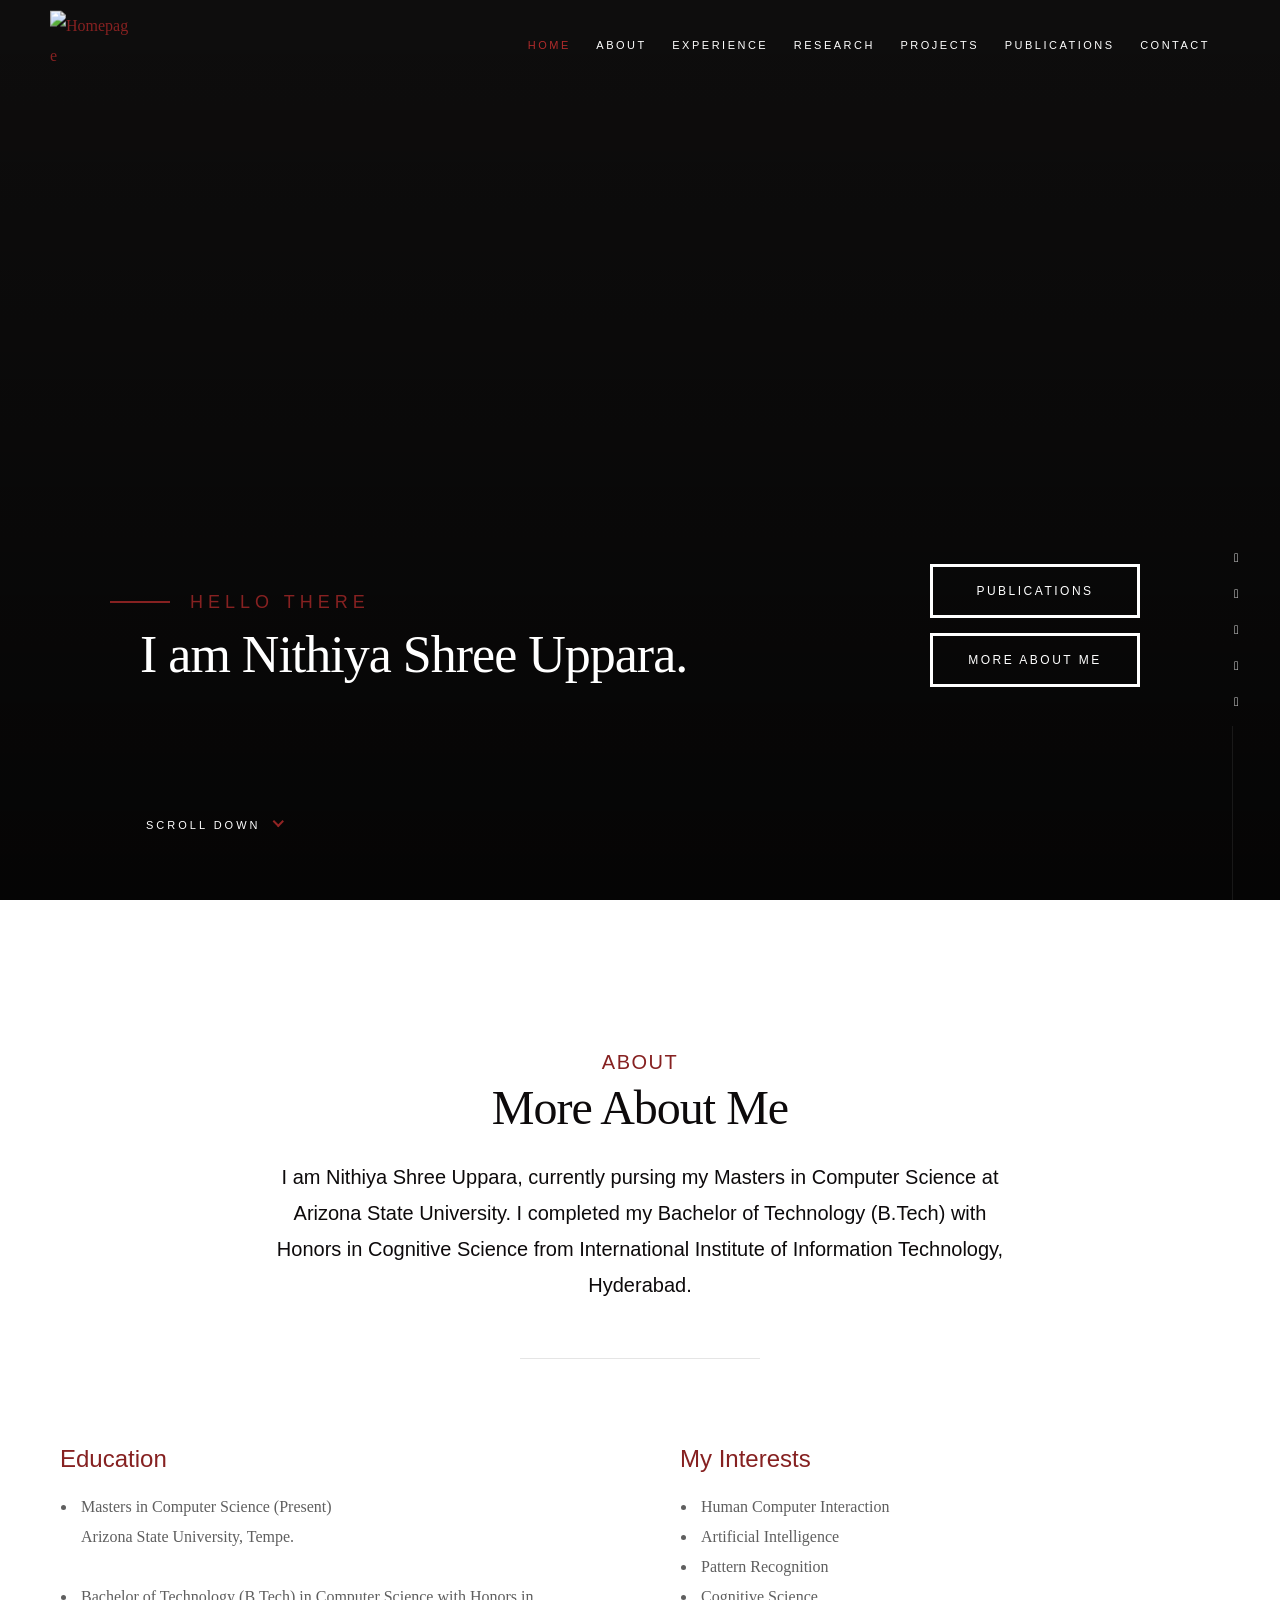
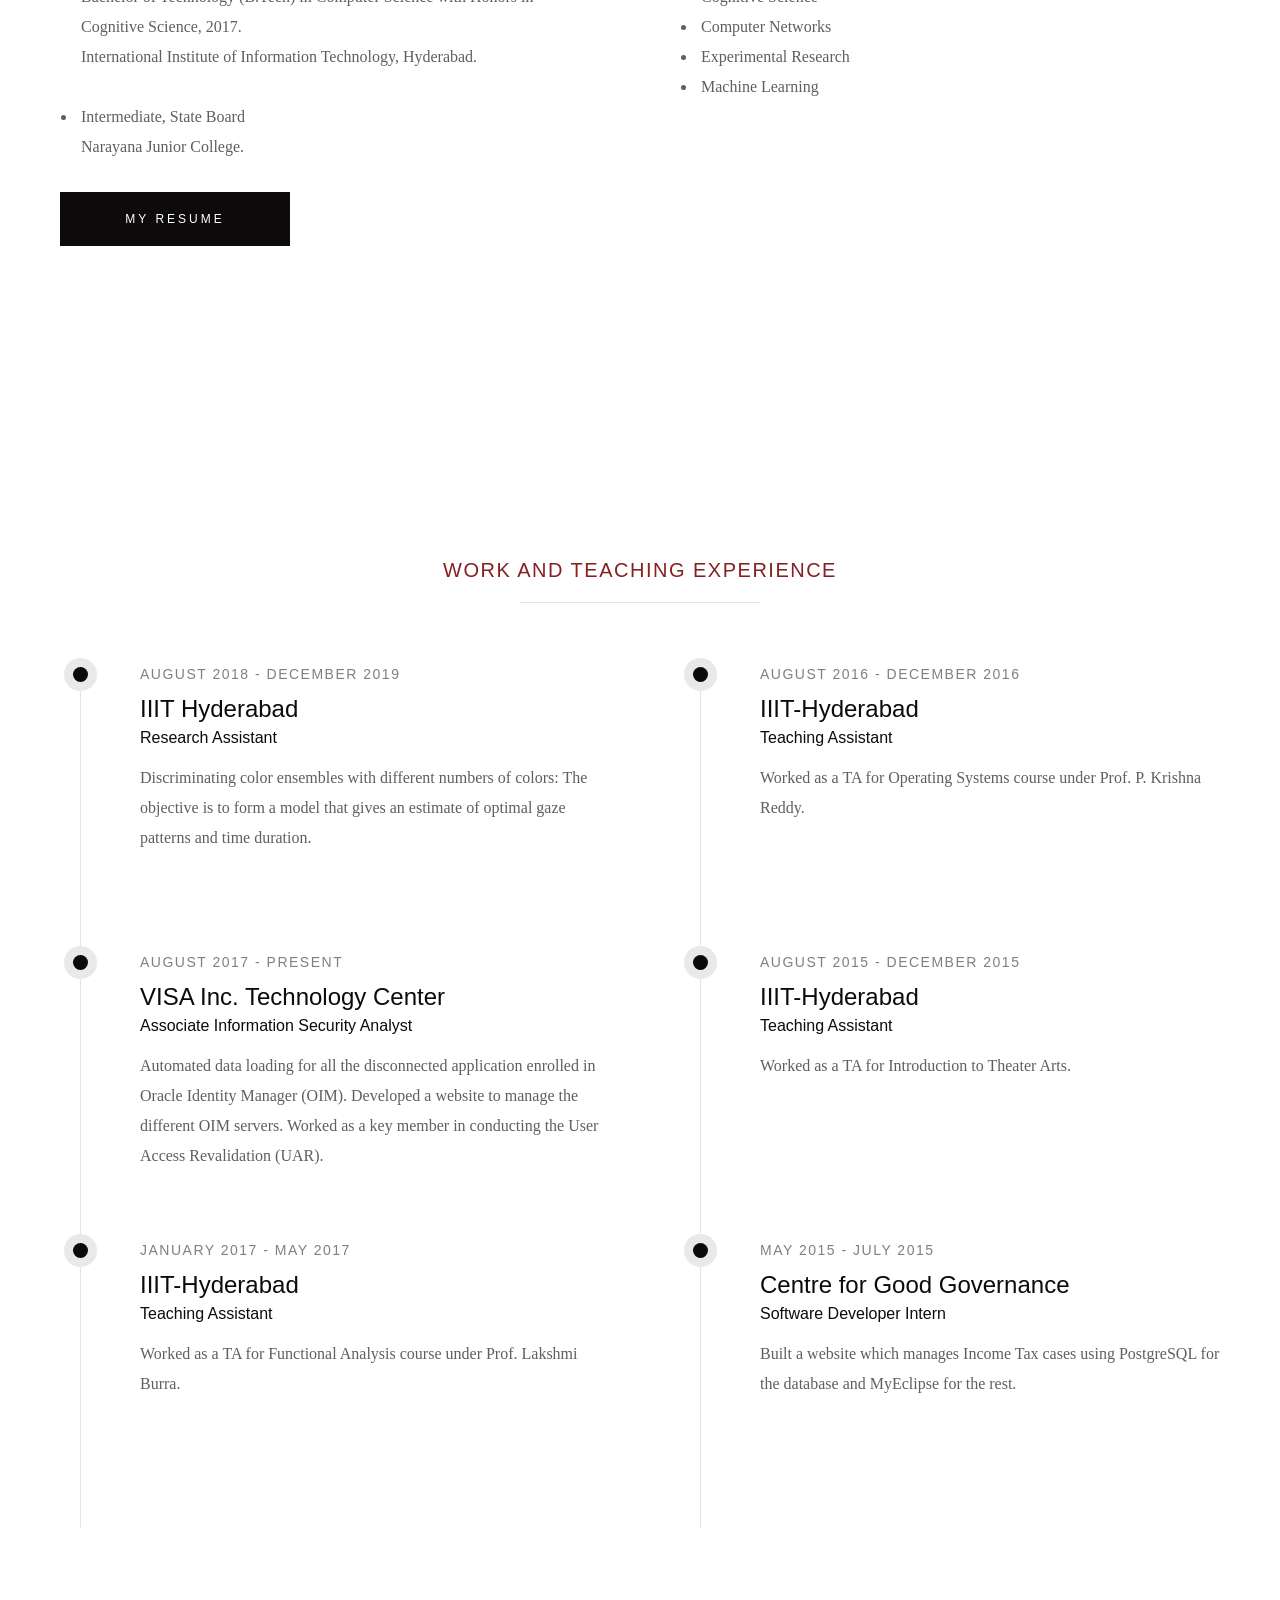
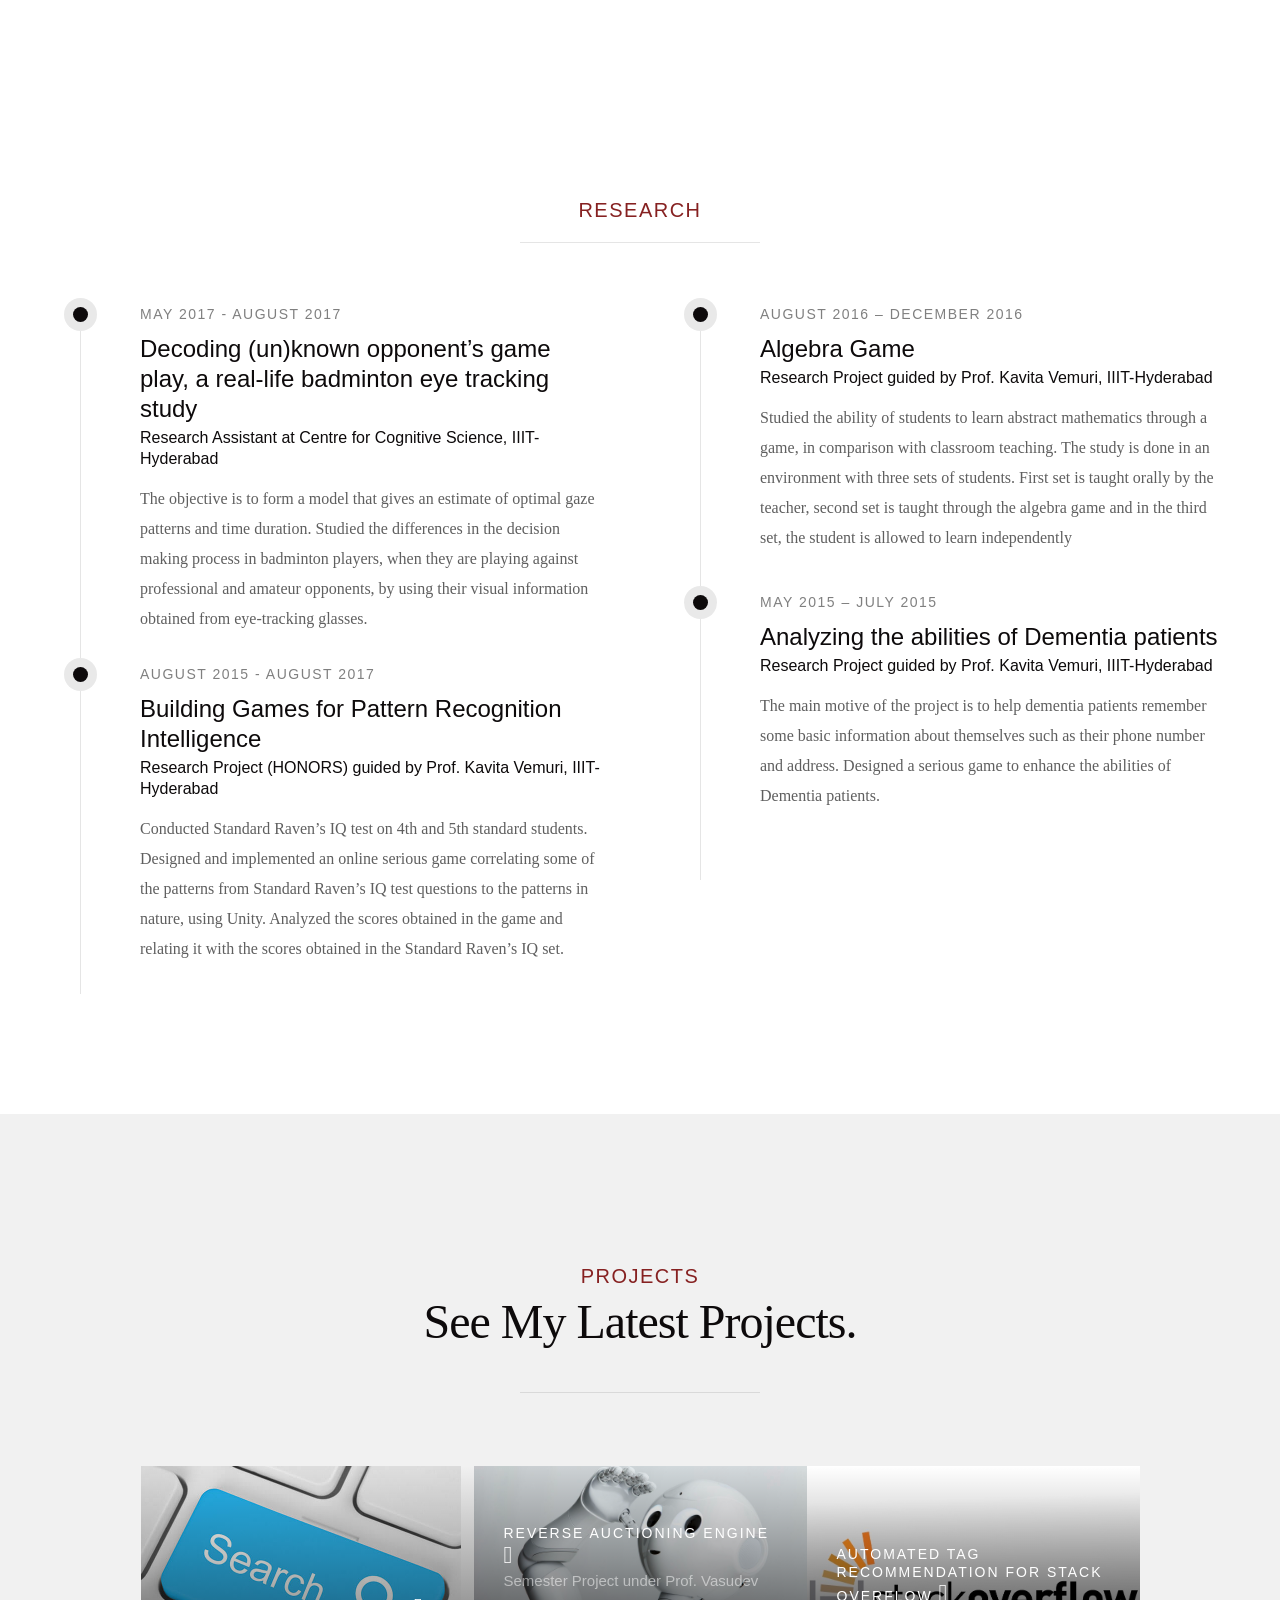
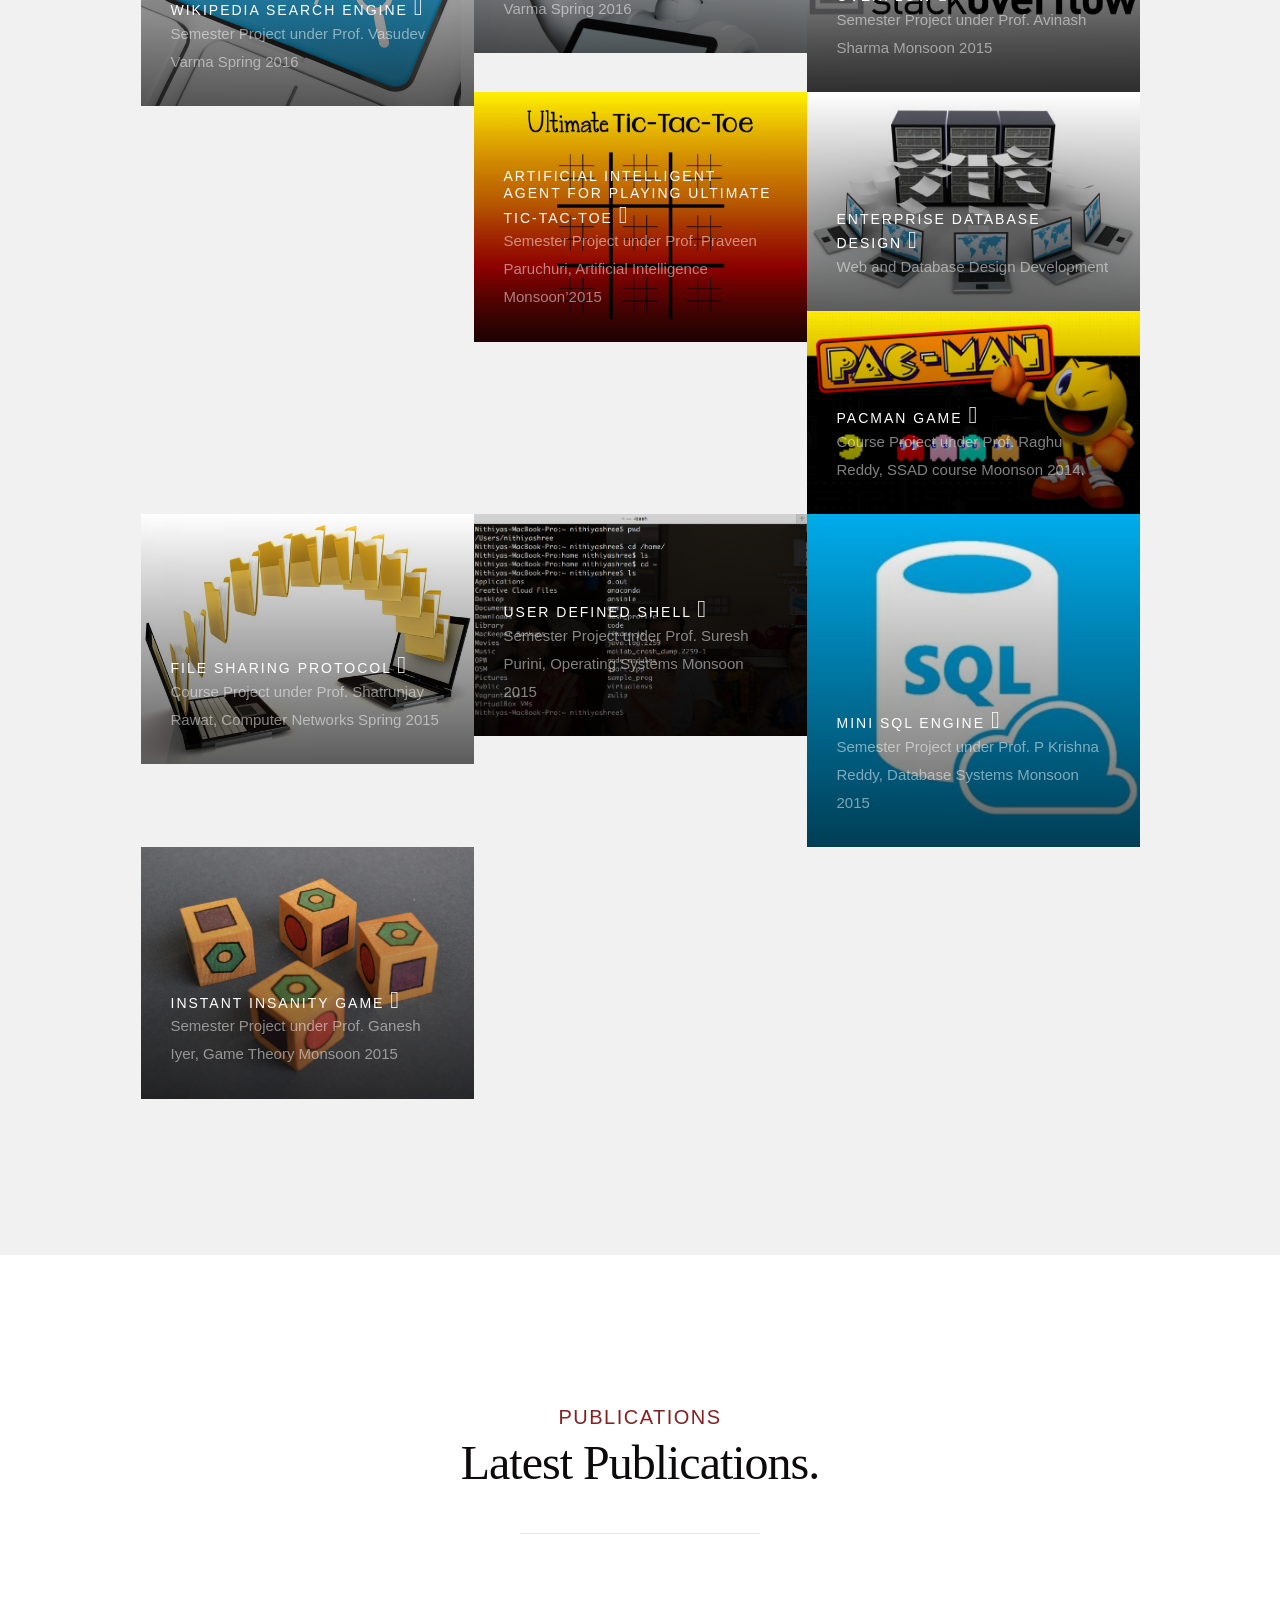
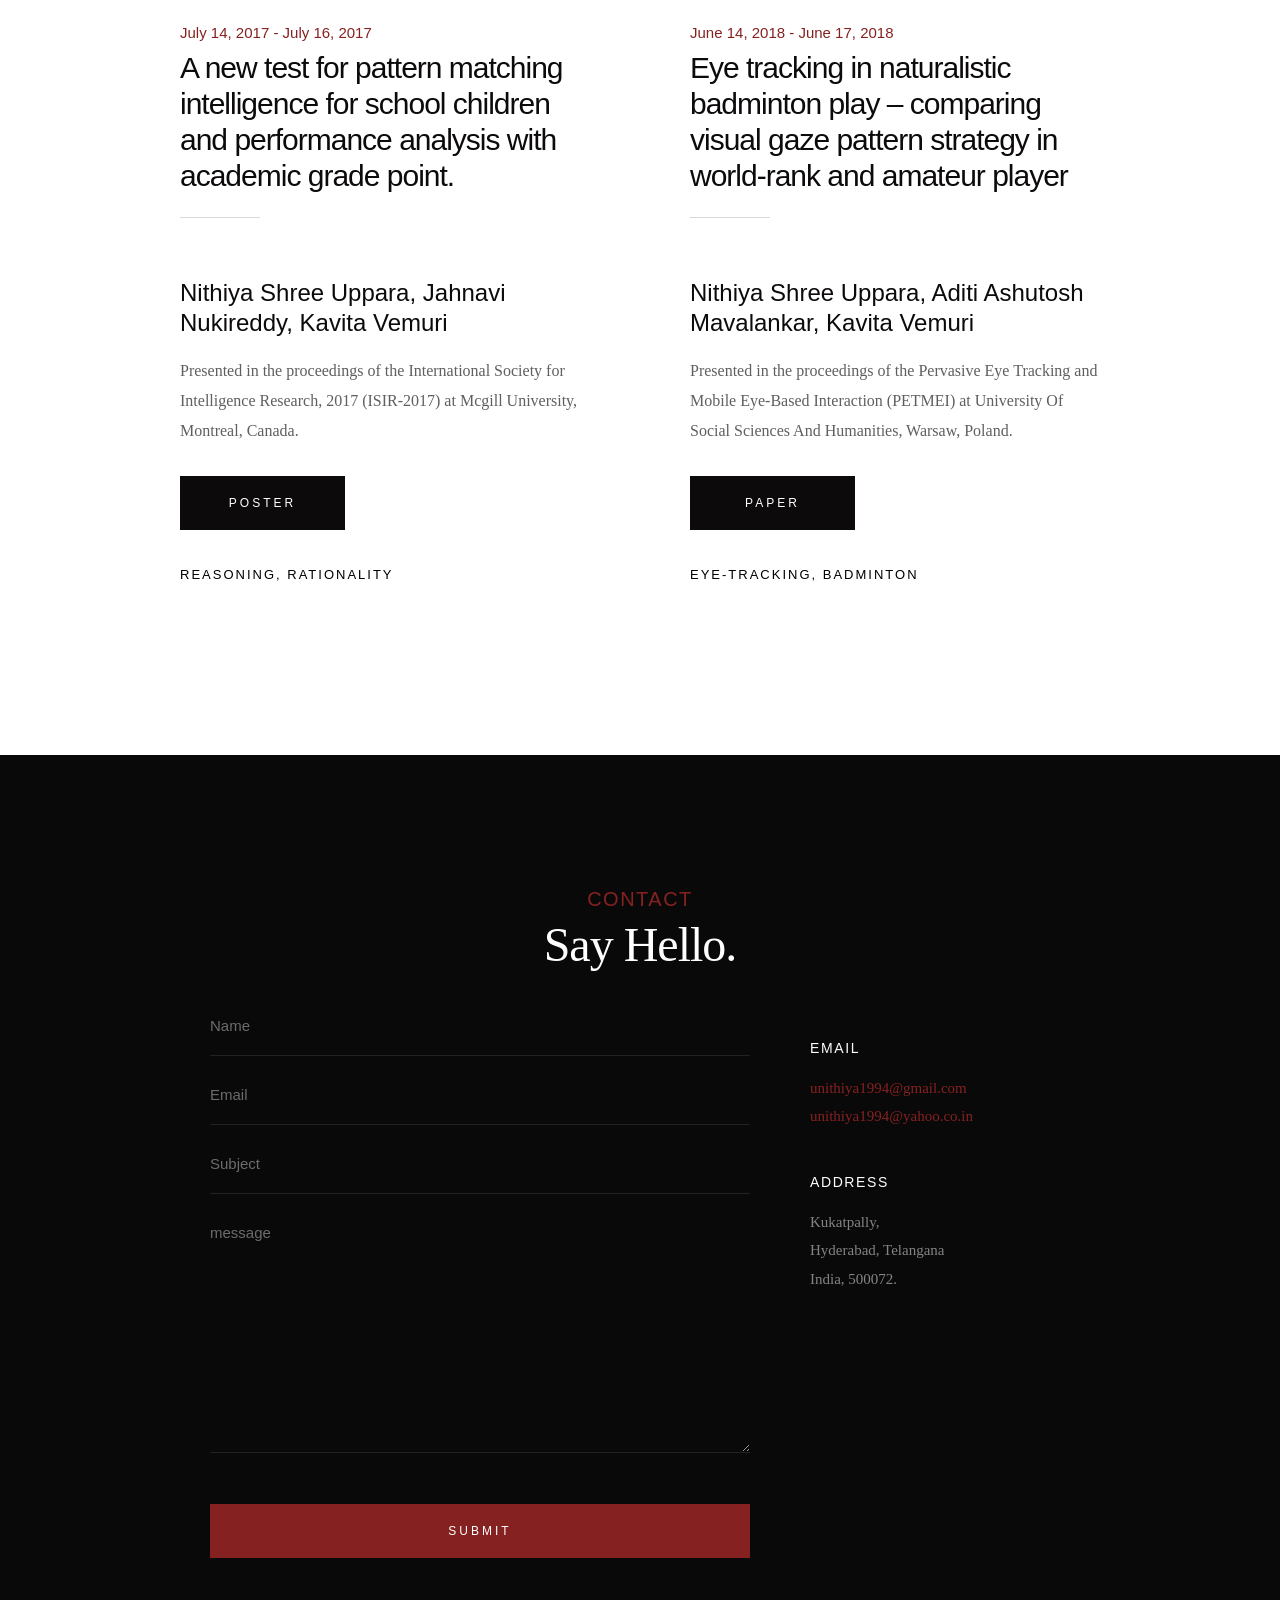
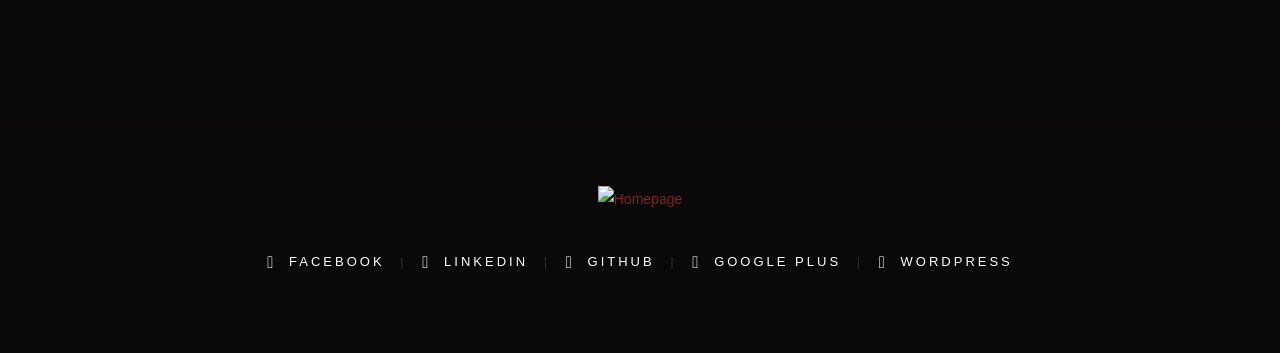
==== commit 40d5d62a: "Update index.html" ====
--- a/index.html
+++ b/index.html
@@ -318,7 +318,7 @@
 		<div class="row narrow section-intro has-bottom-sep">
             <div class="col-full">
                 <h3>Research</h3>
-                <h1>See My Research Work.</h1>
+         <!--       <h1>See My Research Work.</h1> -->
             </div>
         </div>
 
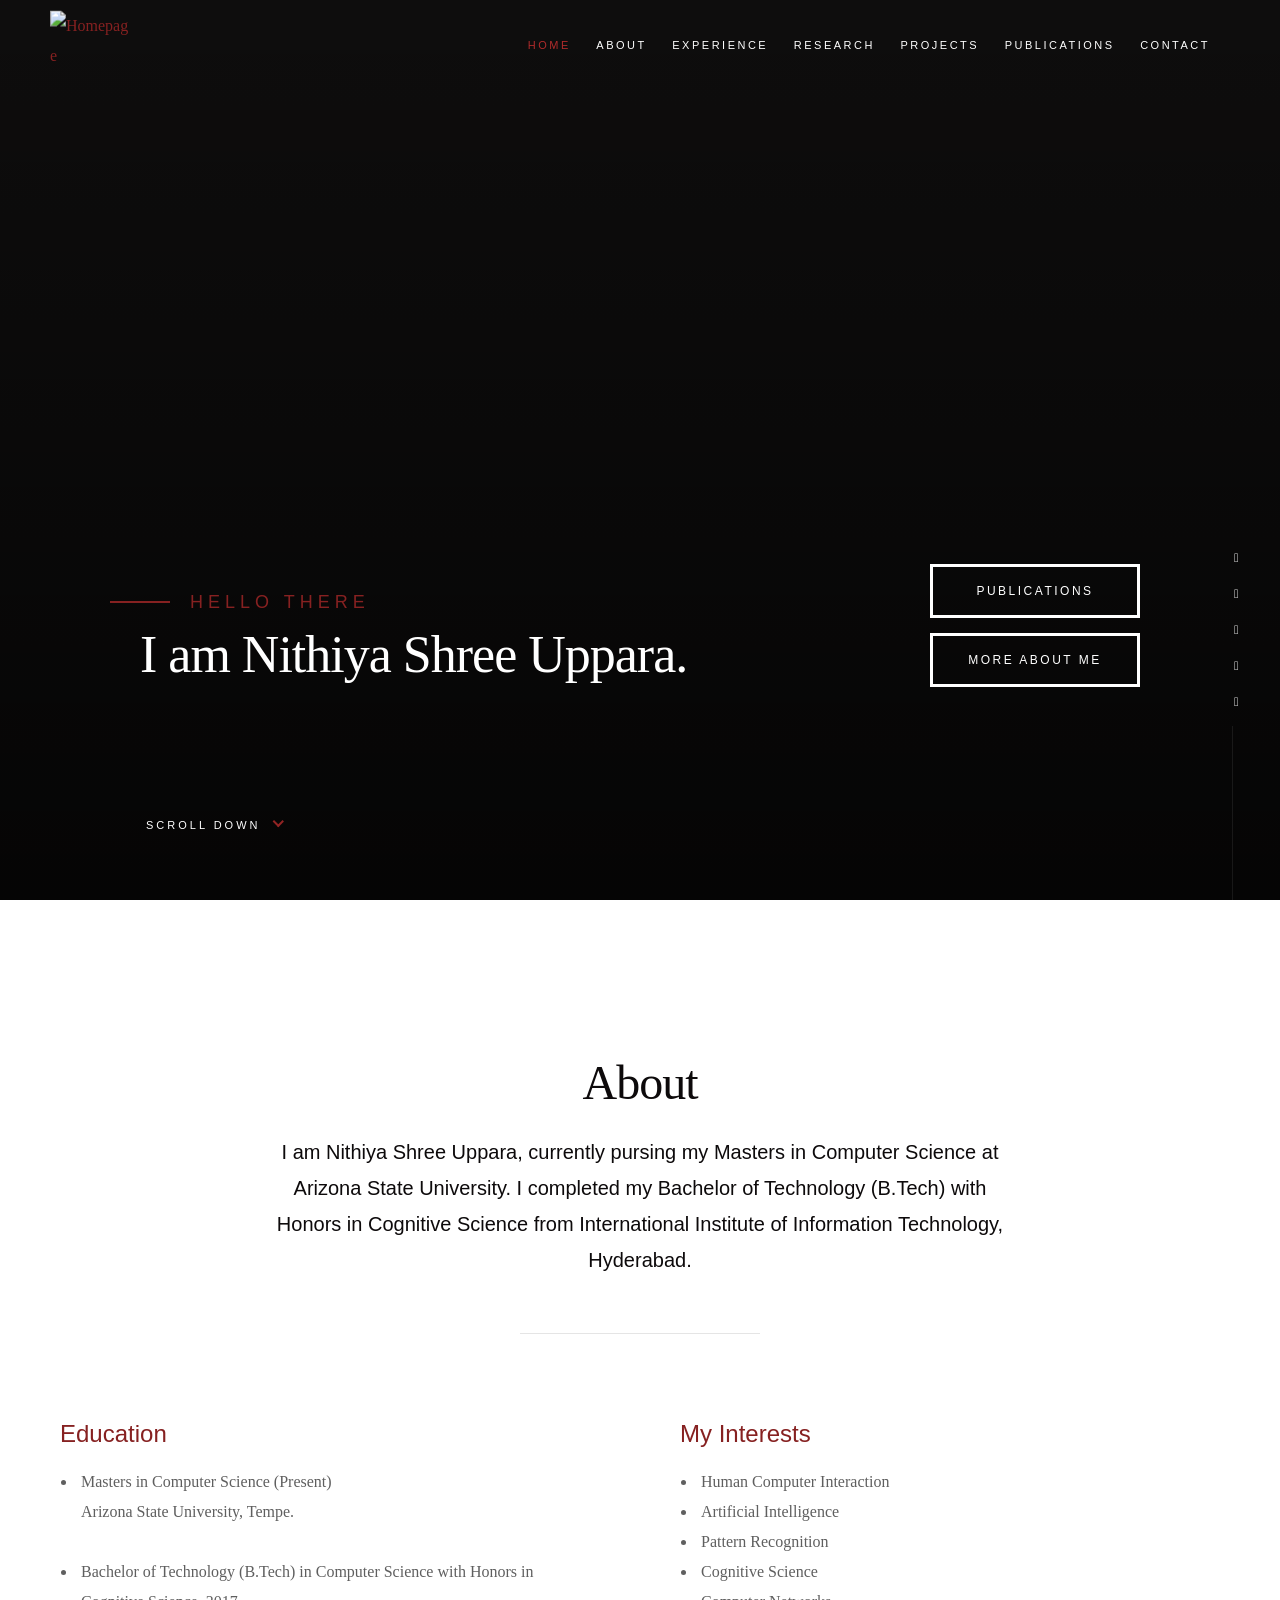
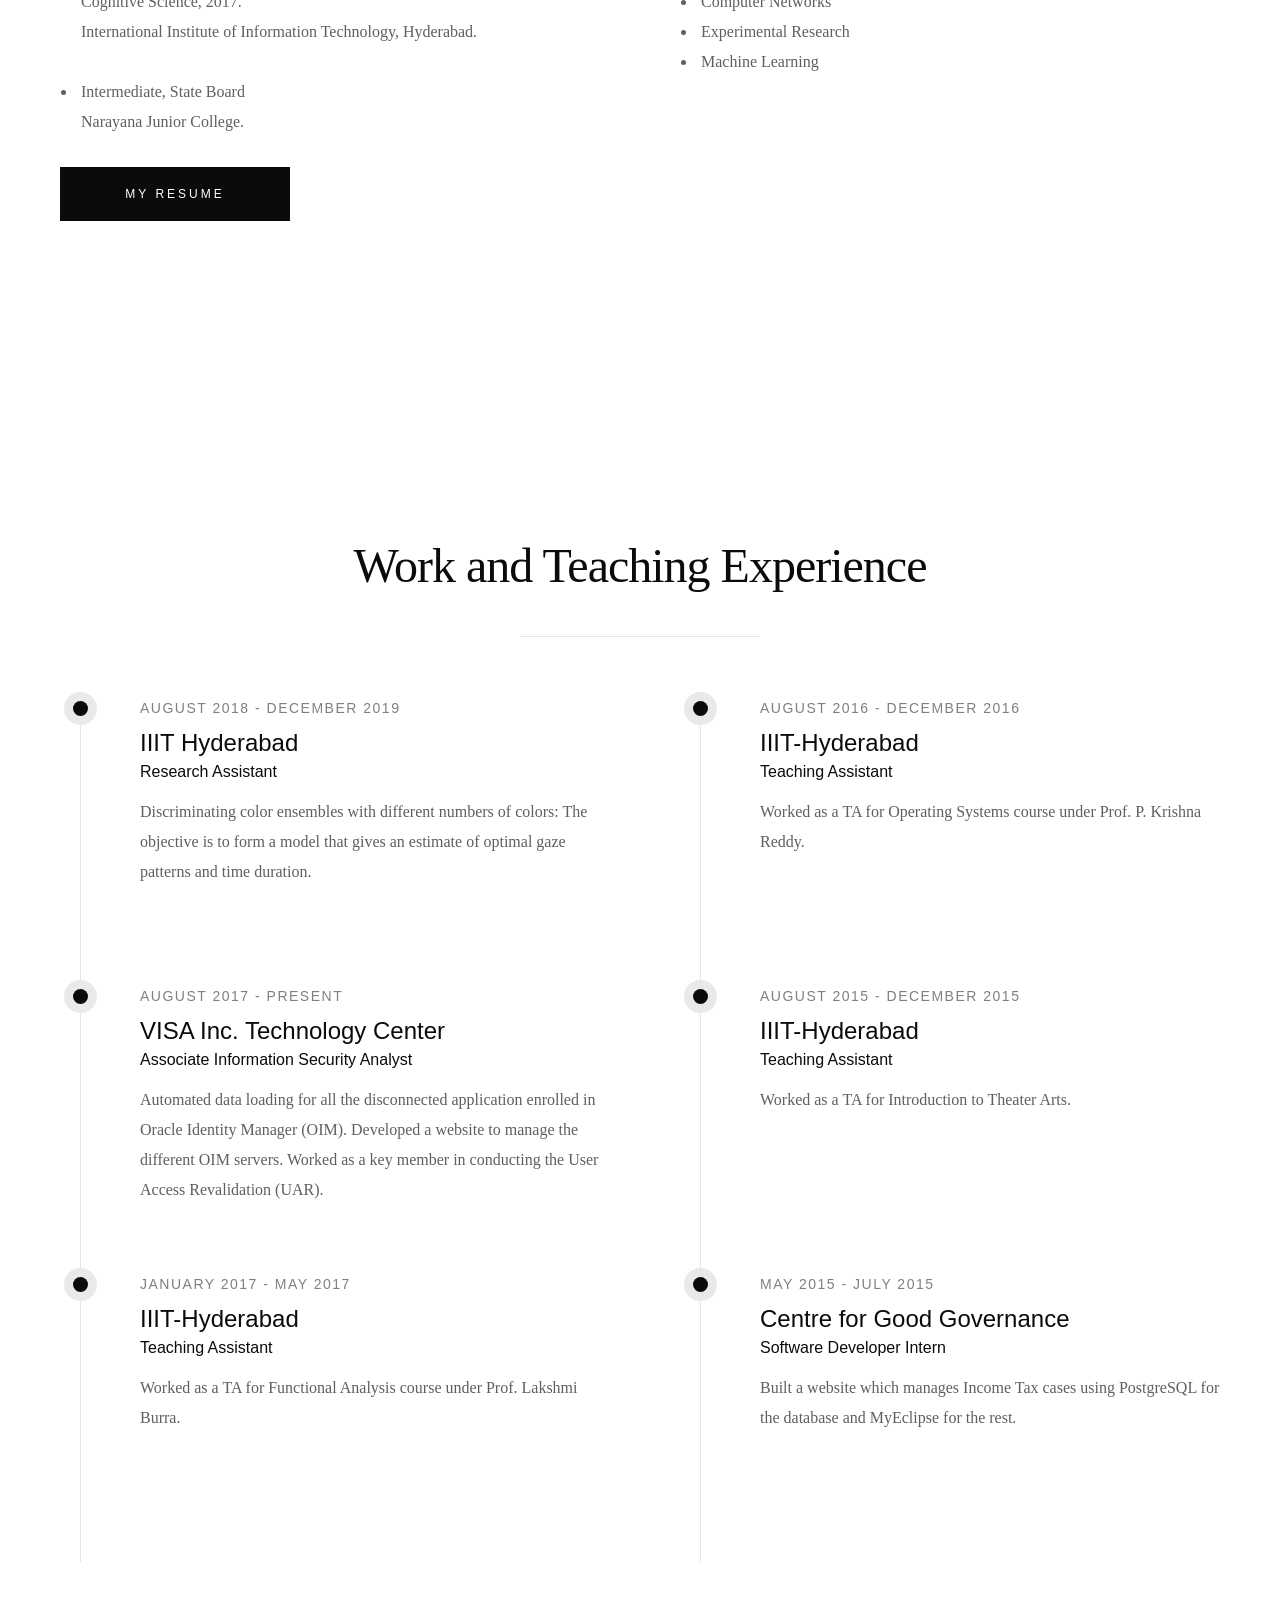
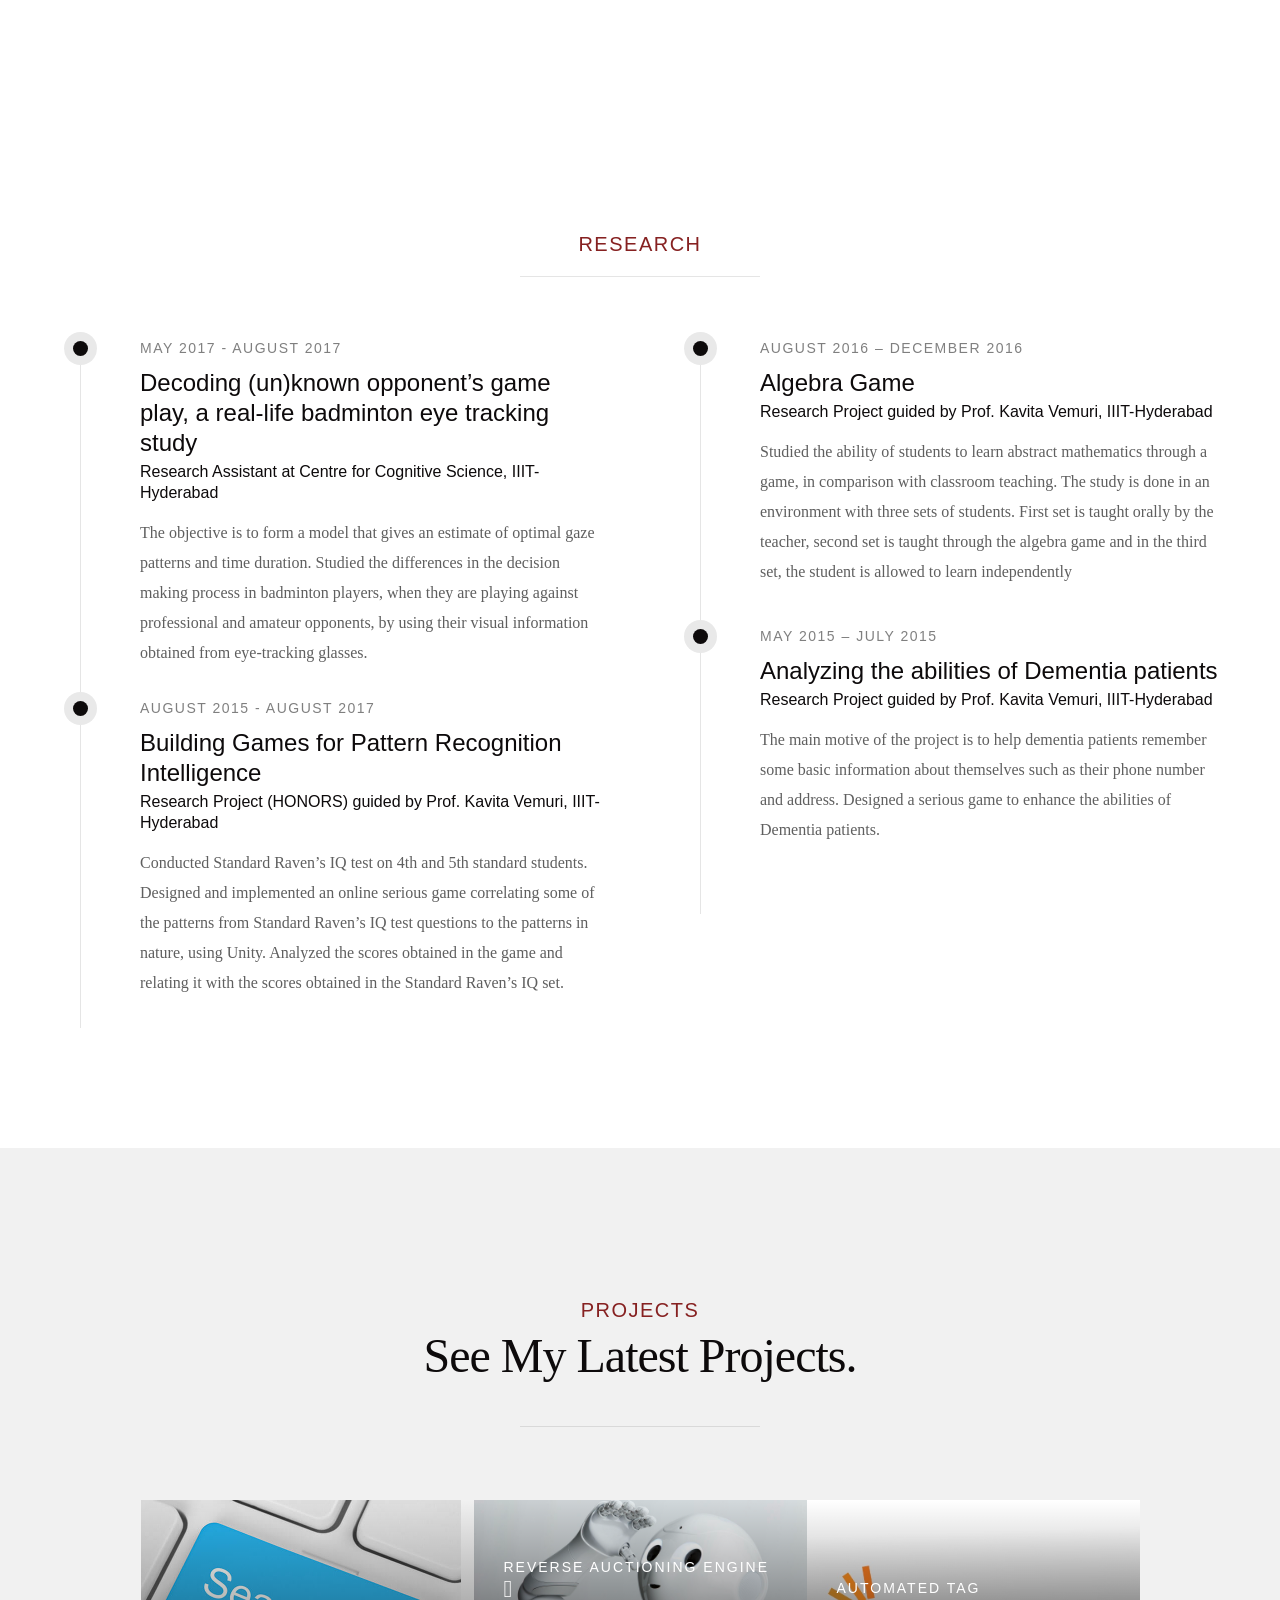
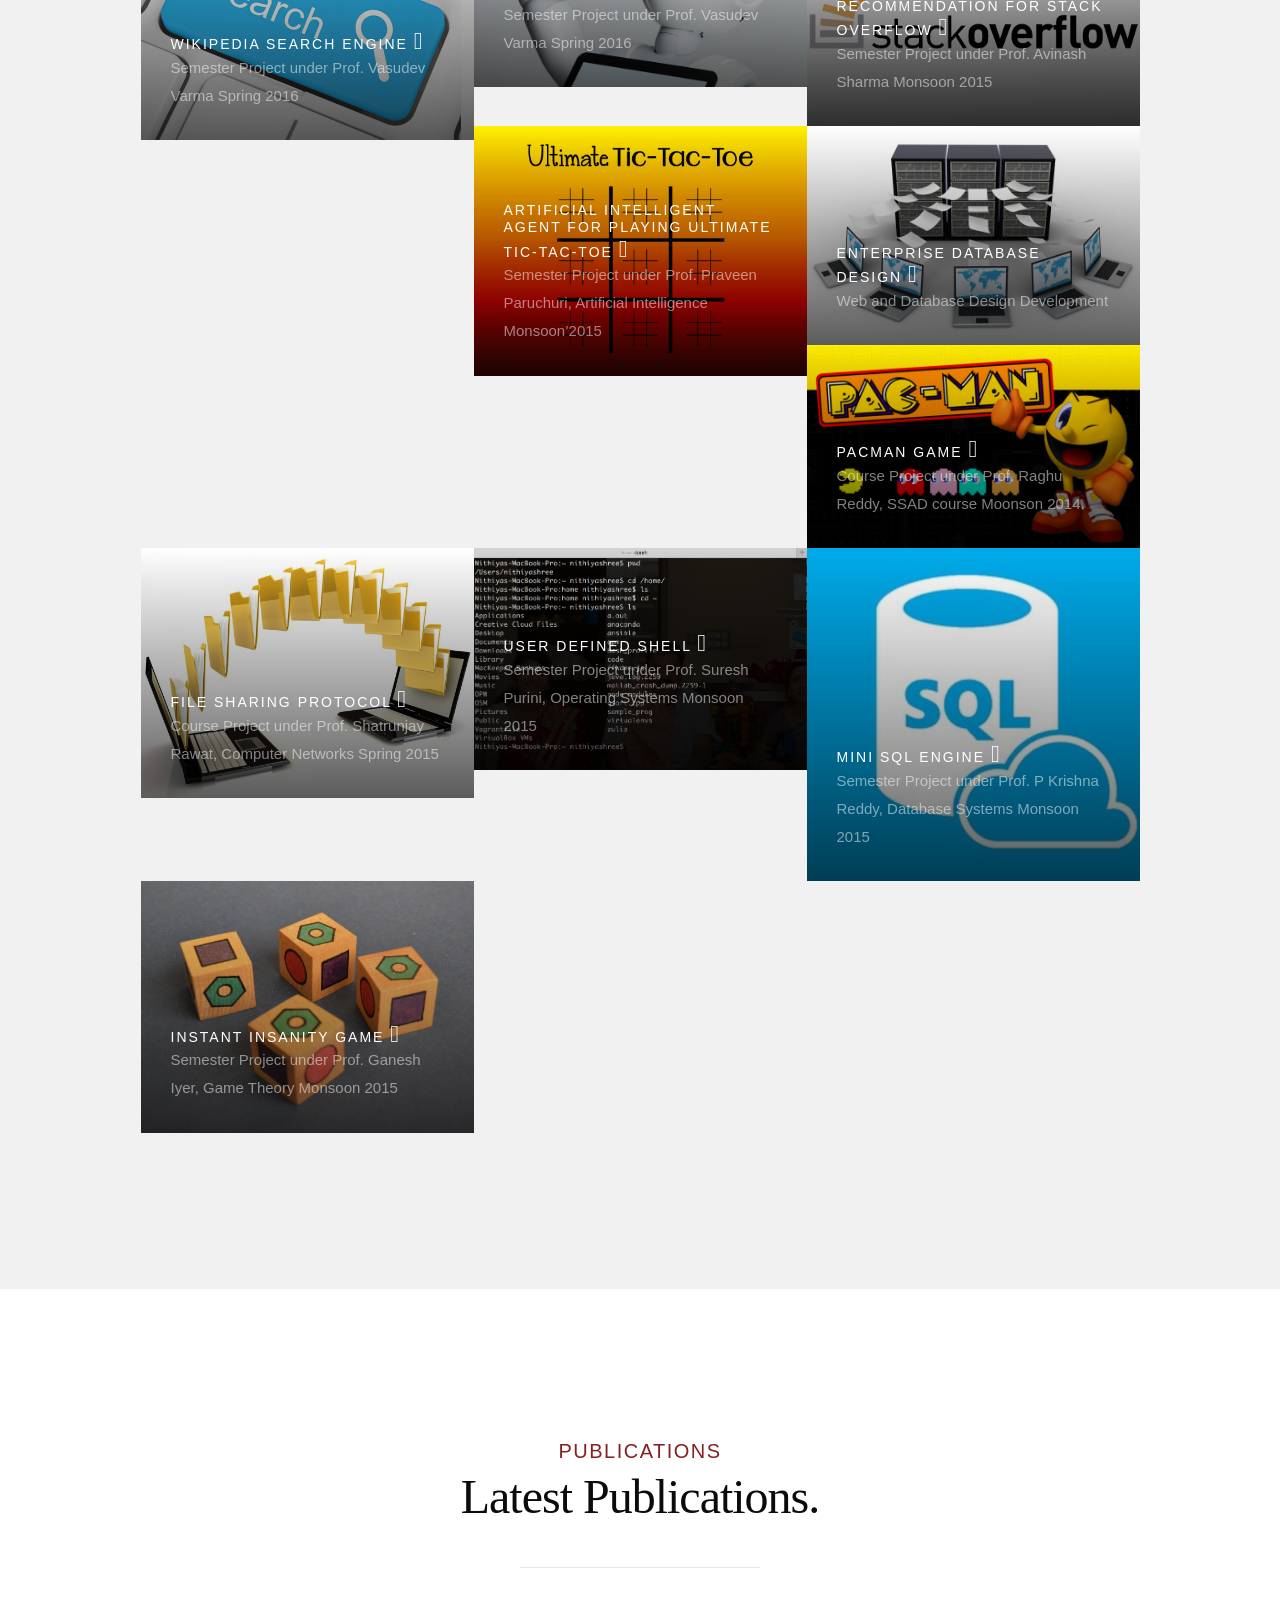
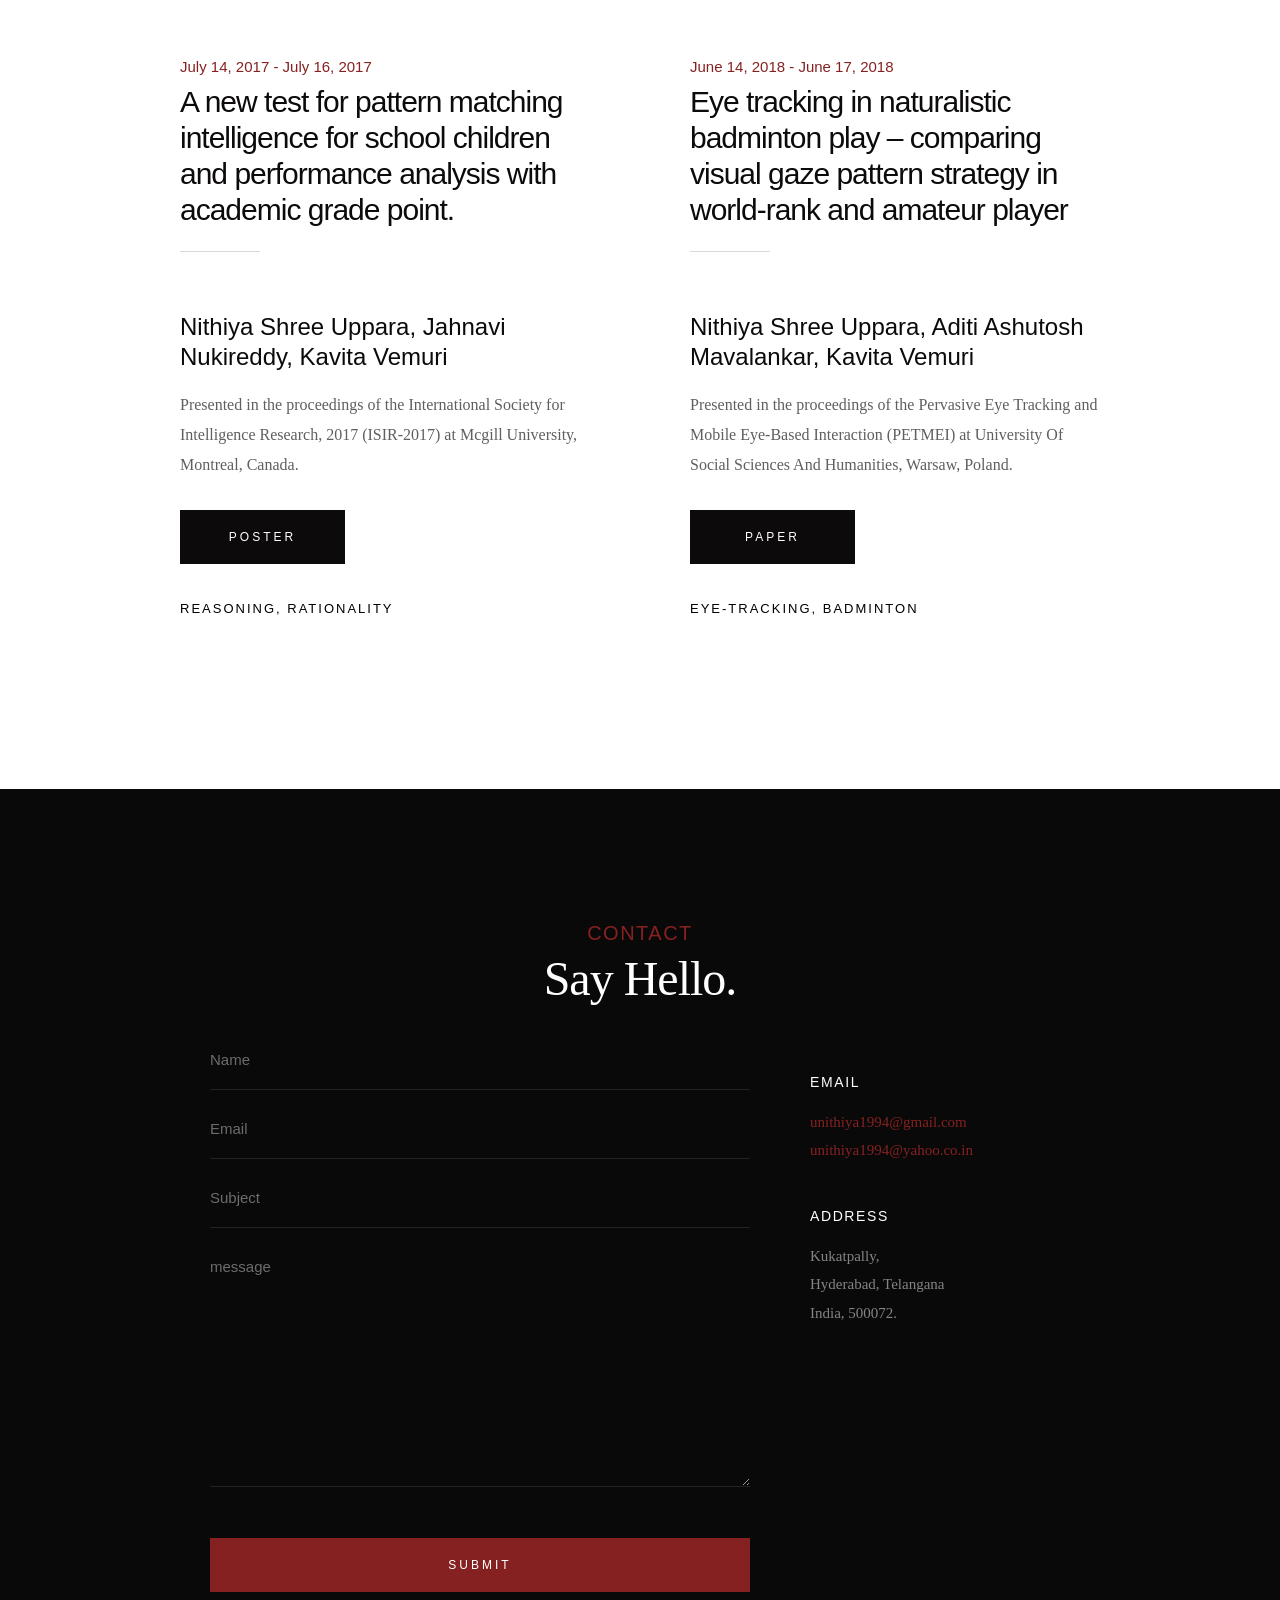
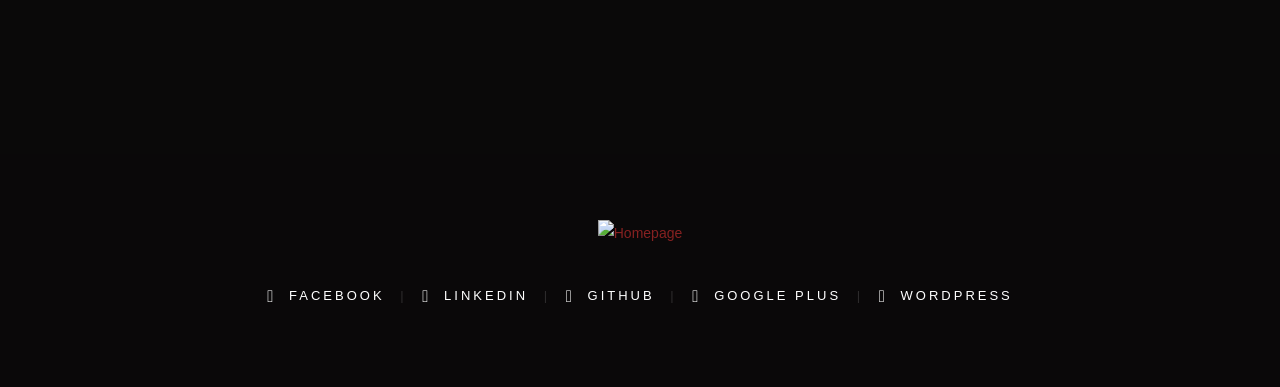
==== commit 47e4f175: "Update index.html" ====
--- a/index.html
+++ b/index.html
@@ -132,8 +132,9 @@
         
         <div class="row narrow section-intro has-bottom-sep">
             <div class="col-full text-center">
-                <h3>About</h3>
-                <h1 >More About Me</h1>
+       <!--         <h3>About</h3>
+                <h1 >More About Me</h1> -->
+		<h1> About </h1>
                 <p class="lead">I am Nithiya Shree Uppara, currently pursing my Masters in Computer Science at Arizona State University. I completed my Bachelor of Technology (B.Tech) with Honors in Cognitive Science from International Institute of Information Technology, Hyderabad.</p>
             </div>
         </div>
@@ -213,8 +214,9 @@
 	
 	<div class="row narrow section-intro has-bottom-sep">
             <div class="col-full">
-                <h3>Work and Teaching Experience</h3>
-     <!--           <h1>See My Latest Projects.</h1> -->
+             <!--   <h3>Work and Teaching Experience</h3>
+                <h1>See My Latest Projects.</h1> -->
+		<h1>Work and Teaching Experience</h1>
             </div>
         </div>
 
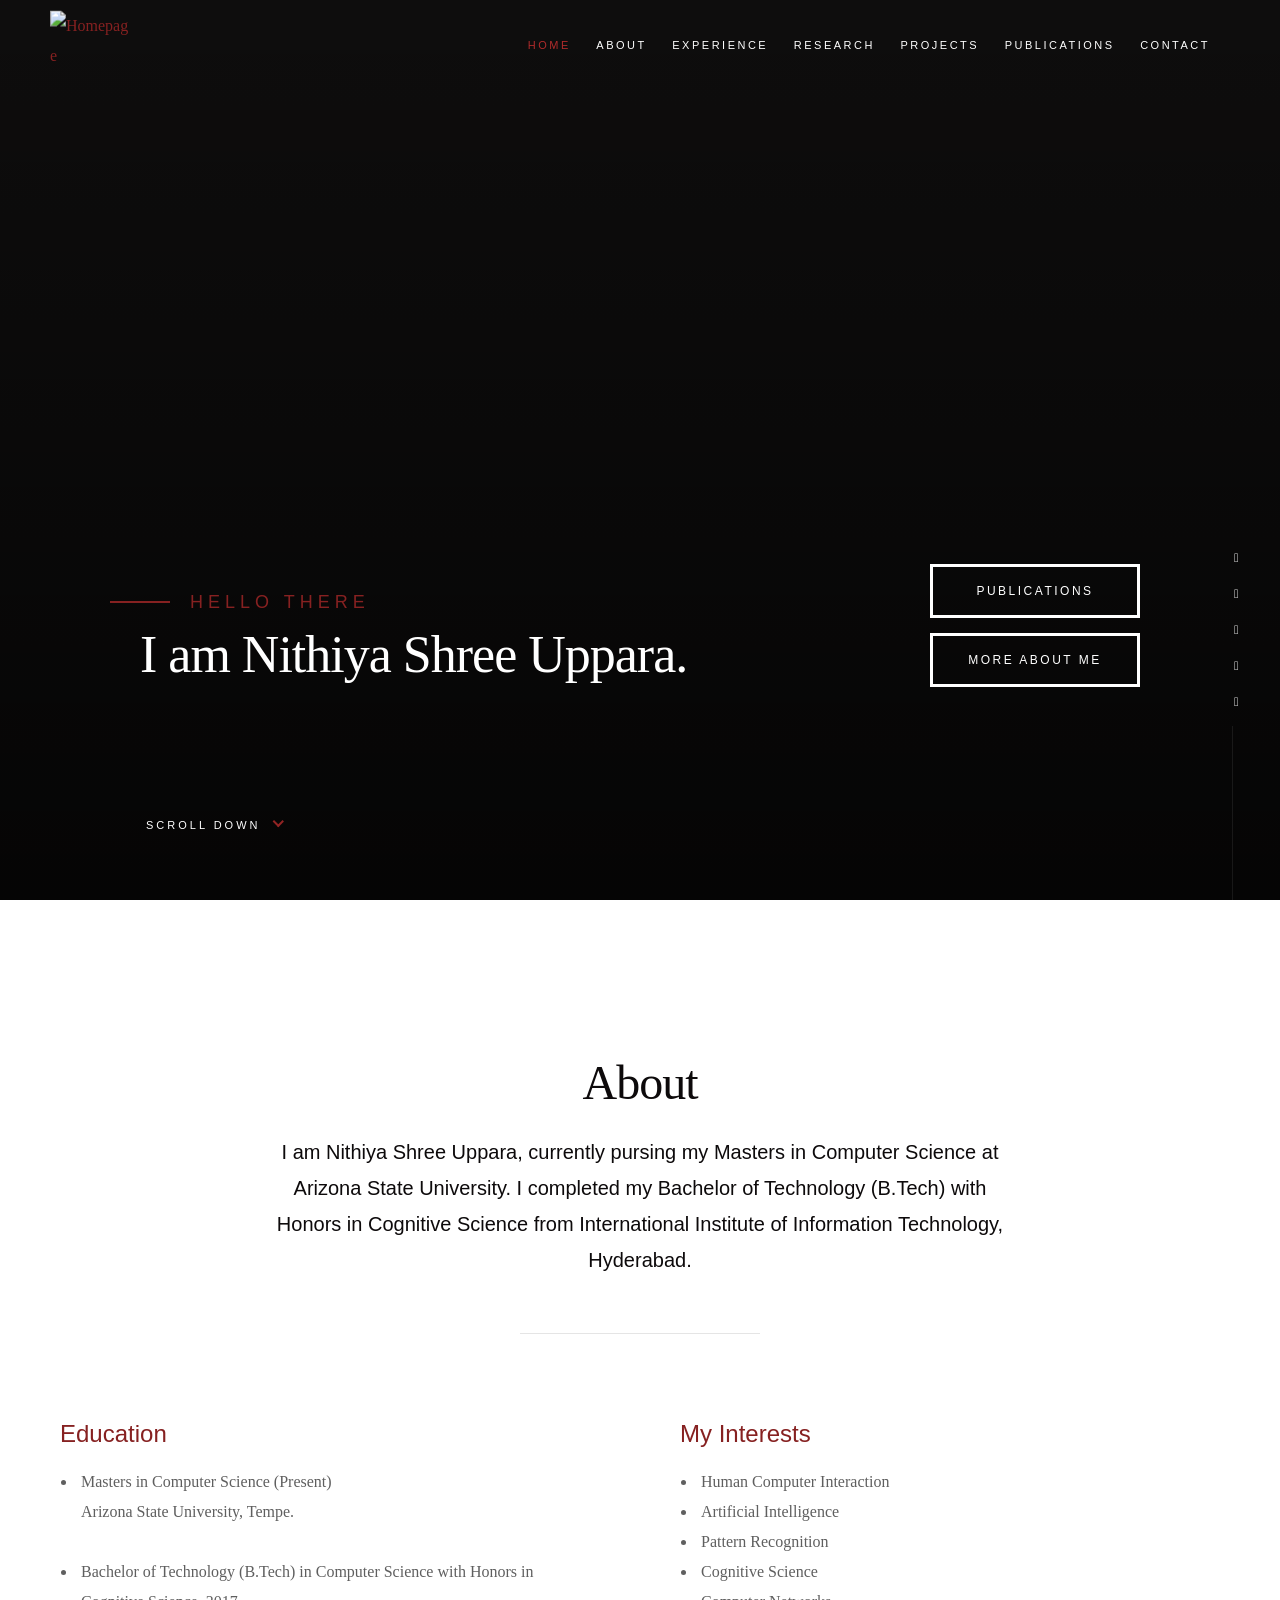
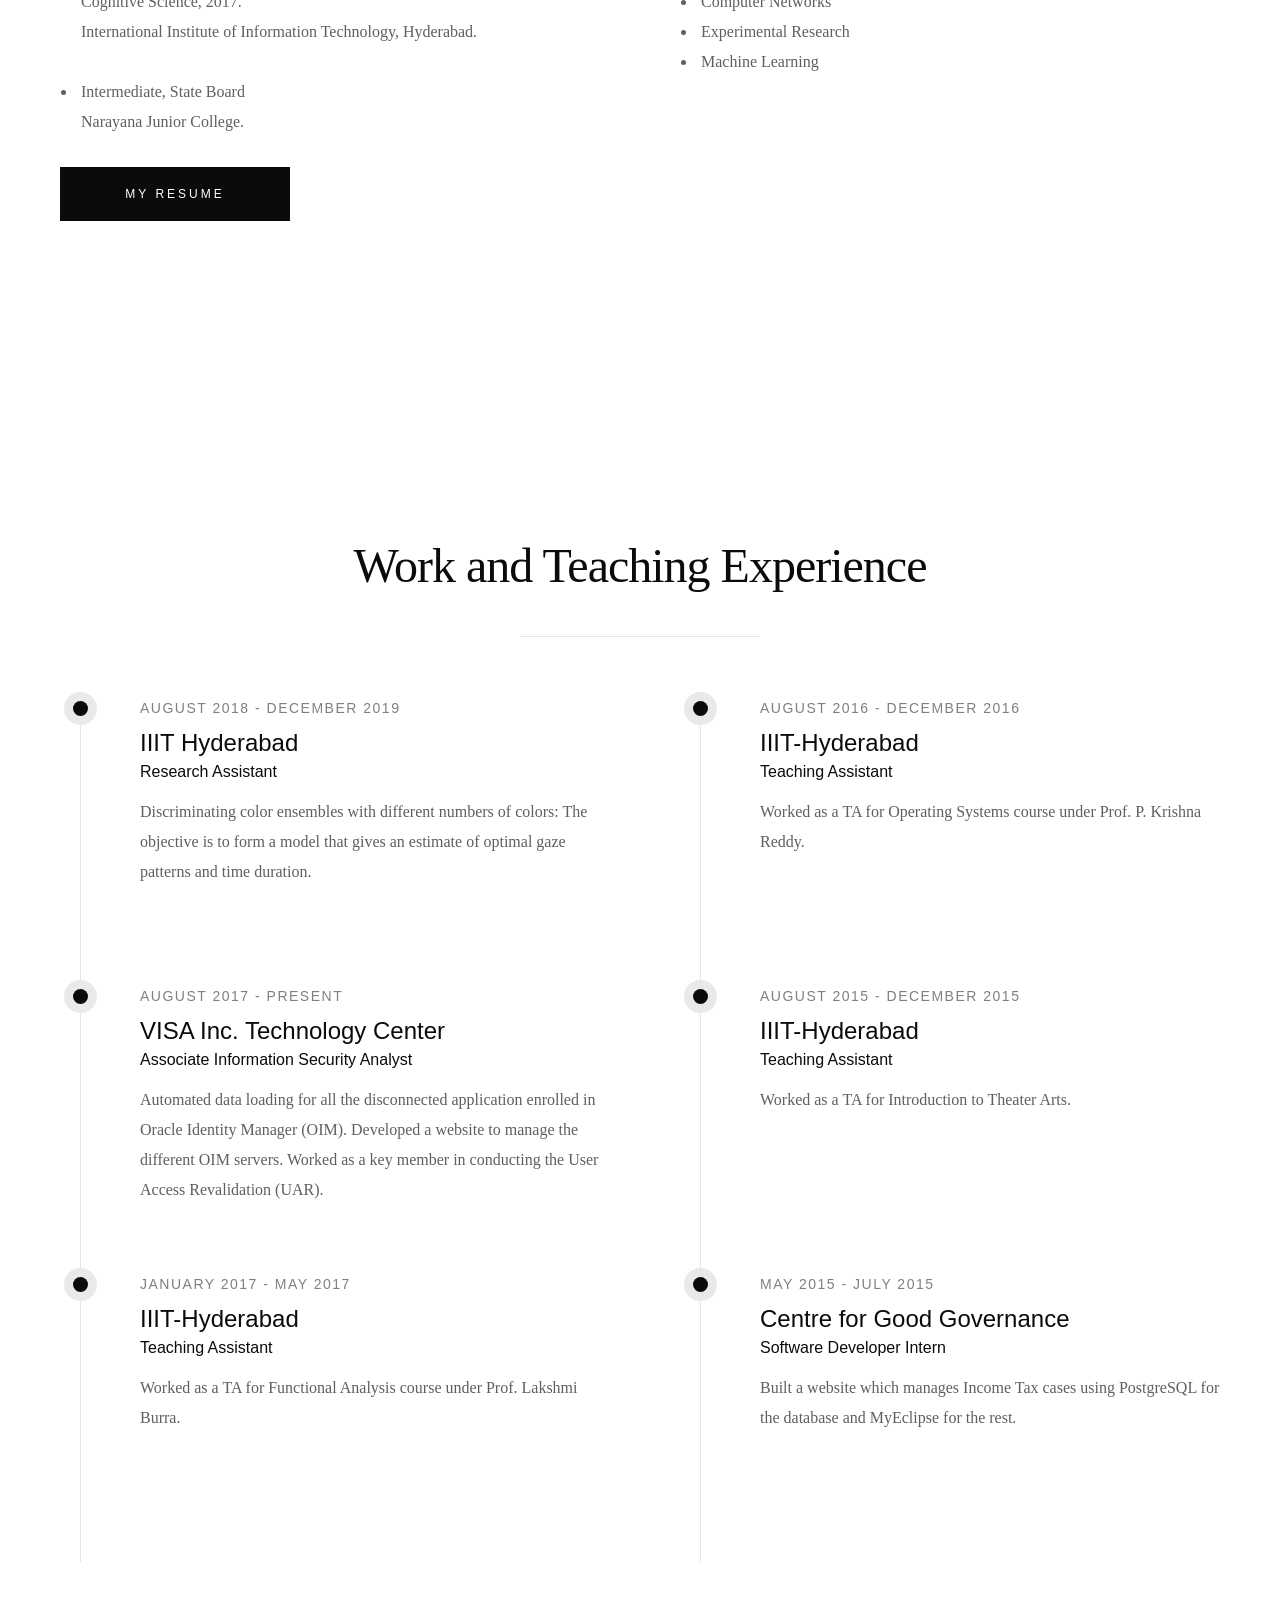
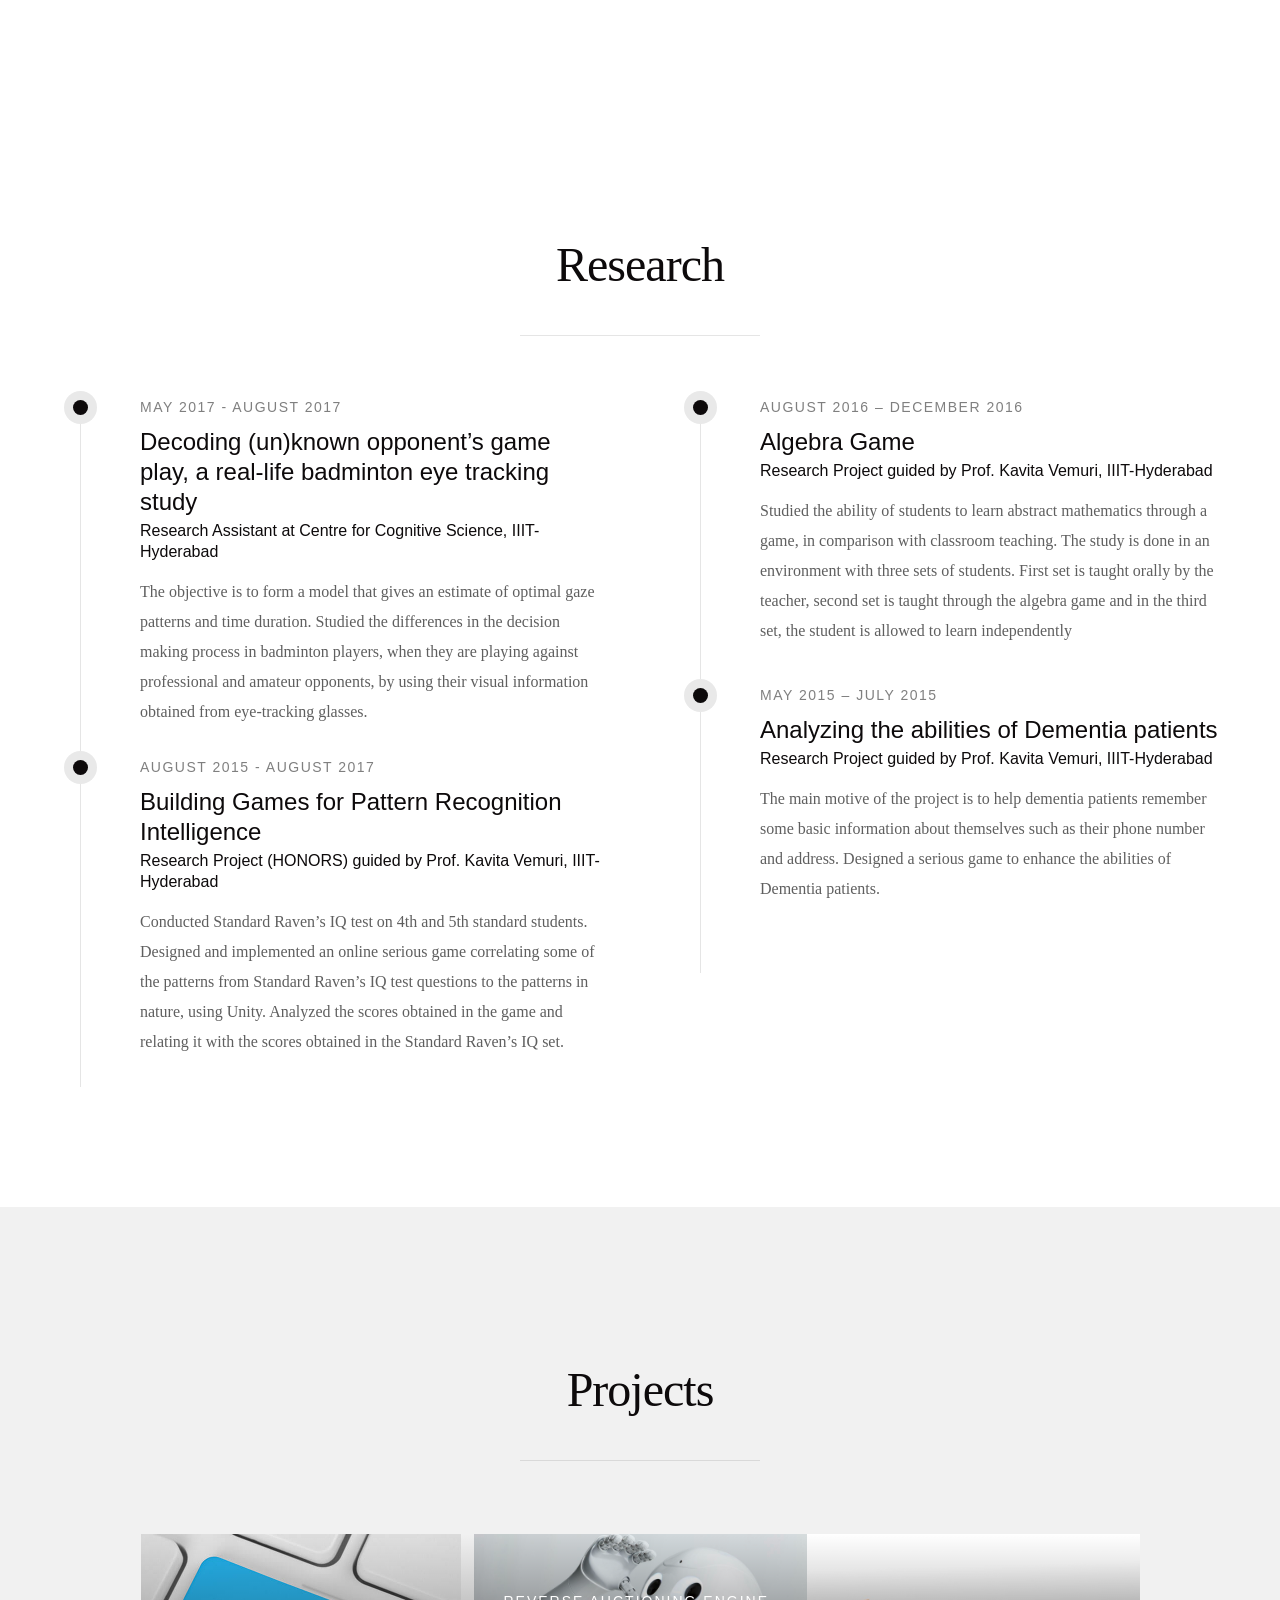
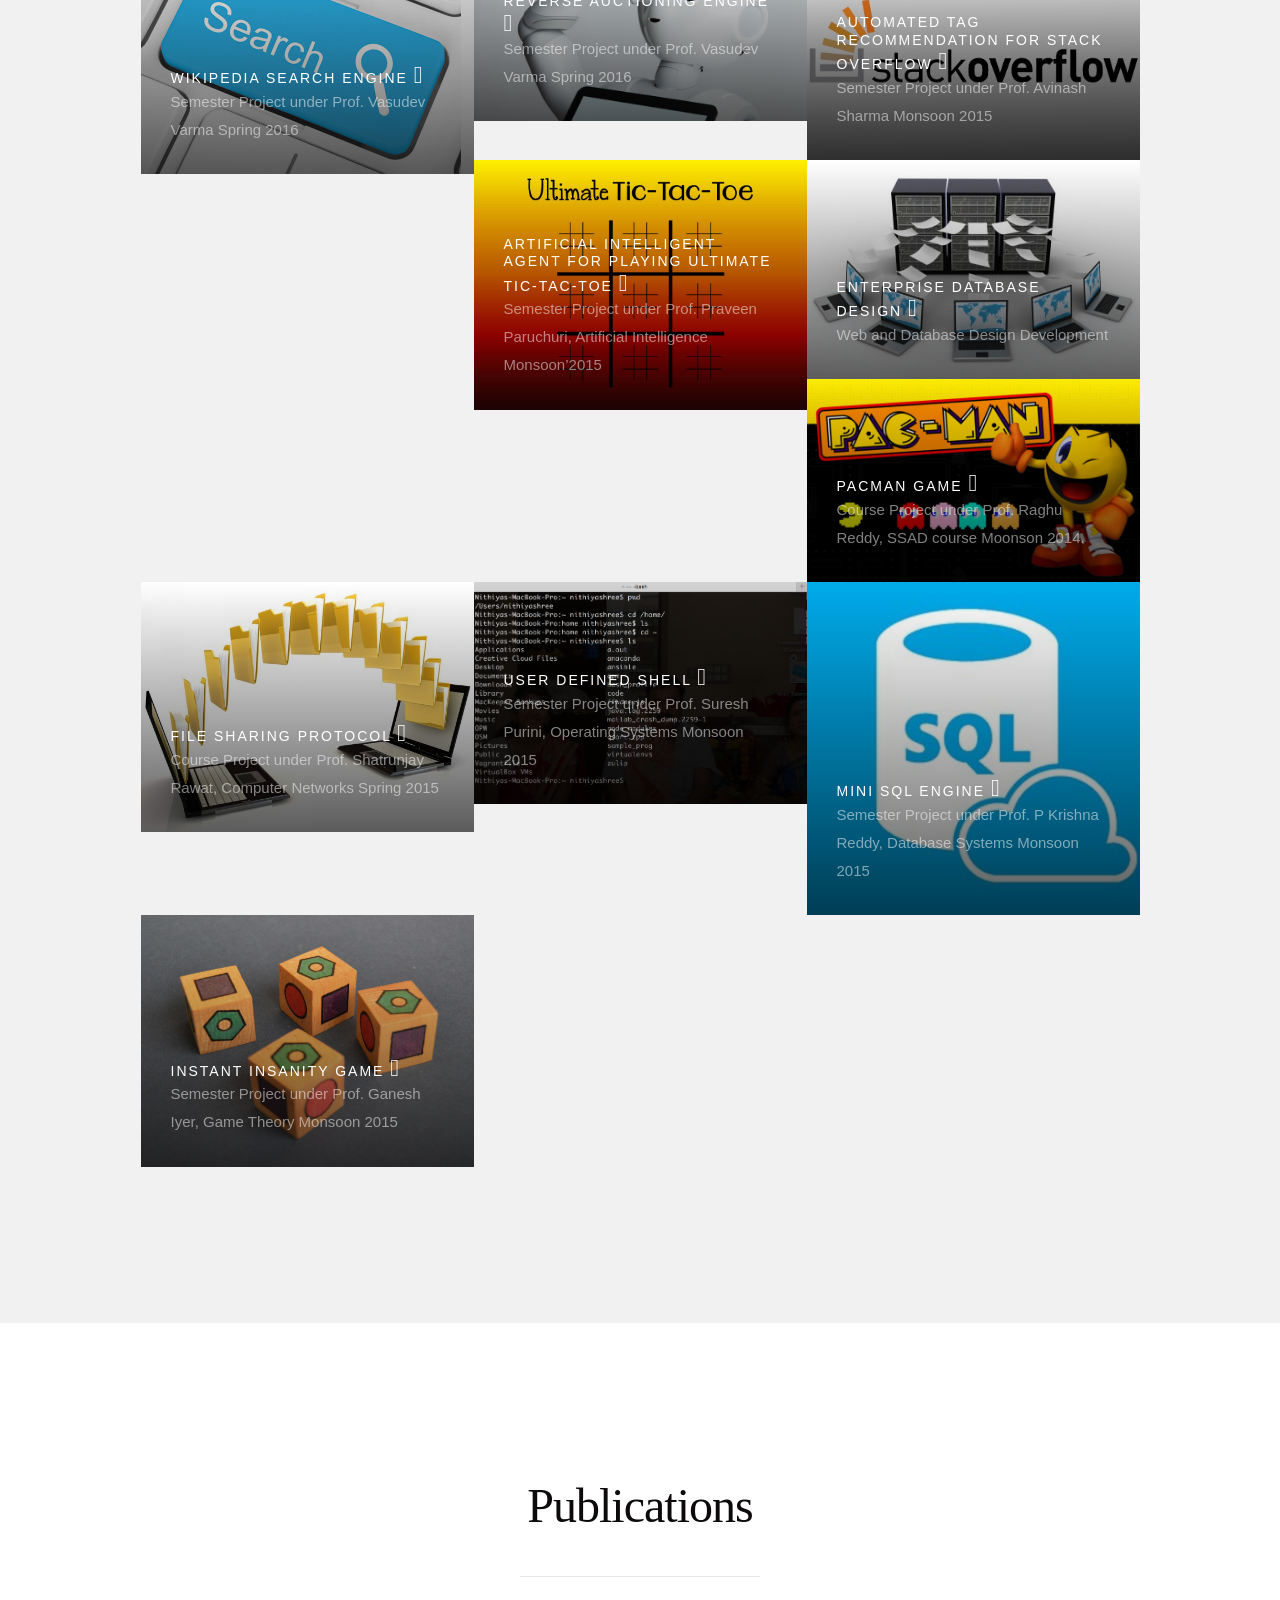
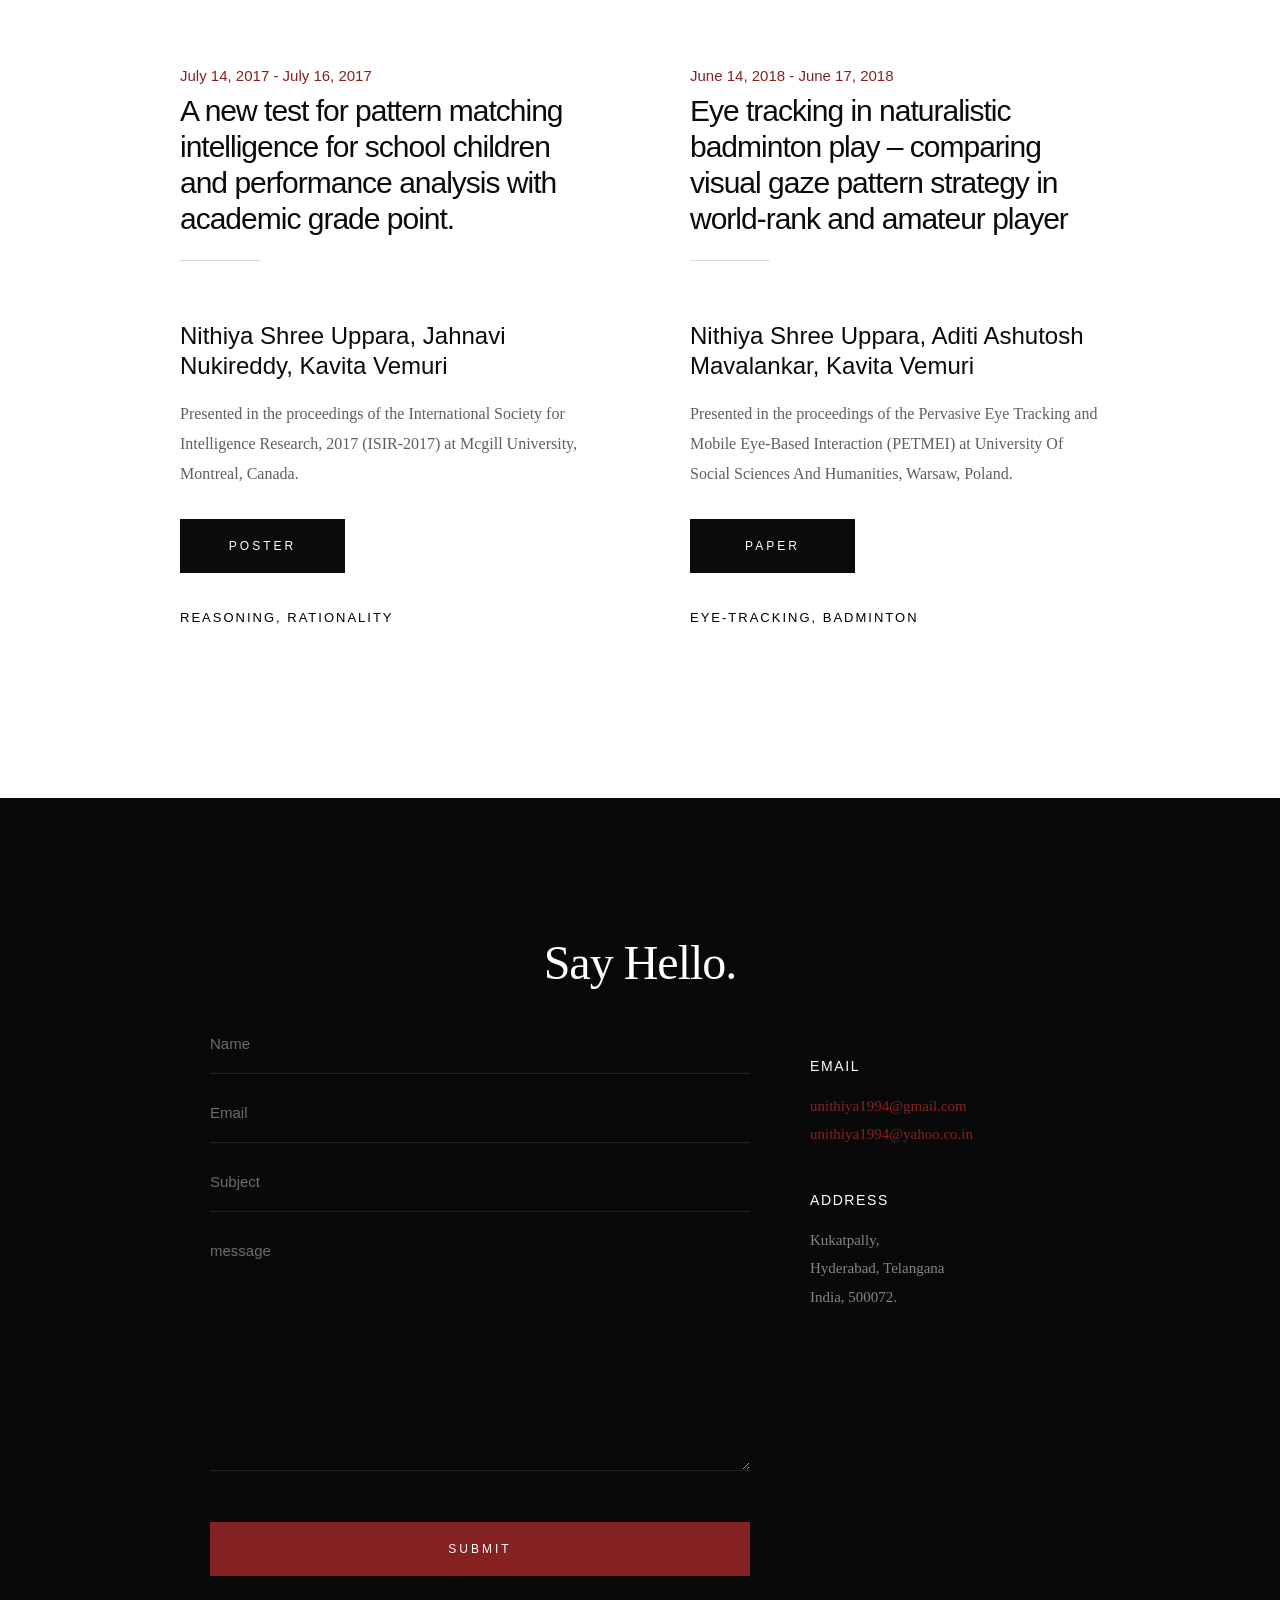
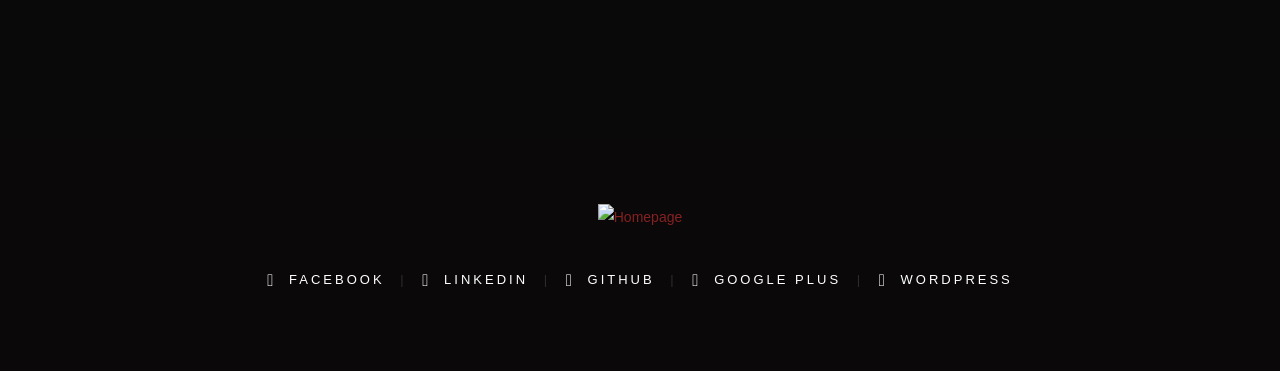
==== commit a8cba2cd: "Update index.html" ====
--- a/index.html
+++ b/index.html
@@ -319,8 +319,9 @@
 	
 		<div class="row narrow section-intro has-bottom-sep">
             <div class="col-full">
-                <h3>Research</h3>
-         <!--       <h1>See My Research Work.</h1> -->
+            <!--    <h3>Research</h3>
+            <h1>See My Research Work.</h1> -->
+		  <h1> Research </h1>
             </div>
         </div>
 
@@ -399,8 +400,9 @@
 
         <div class="row narrow section-intro has-bottom-sep">
             <div class="col-full">
-                <h3>Projects</h3>
-                <h1>See My Latest Projects.</h1>
+        <!--        <h3>Projects</h3>
+                <h1>See My Latest Projects.</h1> -->
+		 <h1> Projects </h1>
             </div>
         </div>
 
@@ -689,8 +691,9 @@
 
         <div class="row narrow section-intro has-bottom-sep">
             <div class="col-full">
-                <h3>Publications</h3>
-                <h1>Latest Publications.</h1>
+           <!--     <h3>Publications</h3>
+                <h1>Latest Publications.</h1> -->
+		    <h1> Publications </h1>
                 <!-- <p class="lead">Lorem ipsum Dolor adipisicing nostrud et aute. 
                 Excepteur amet commodo ea dolore irure esse Duis nulla sint fugiat cillum 
                 ullamco proident aliquip quis qui voluptate dolore veniam Ut laborum non est in officia.</p> -->
@@ -769,7 +772,7 @@
 
         <div class="row narrow section-intro">
             <div class="col-full">
-                <h3>Contact</h3>
+          <!--      <h3>Contact</h3> -->
                 <h1>Say Hello.</h1>
                 
                 <!-- p class="lead">Lorem ipsum Dolor adipisicing nostrud et aute Excepteur amet commodo ea dolore irure esse Duis nulla sint fugiat cillum ullamco proident aliquip quis qui voluptate dolore veniam Ut laborum non est in officia.</p> -->
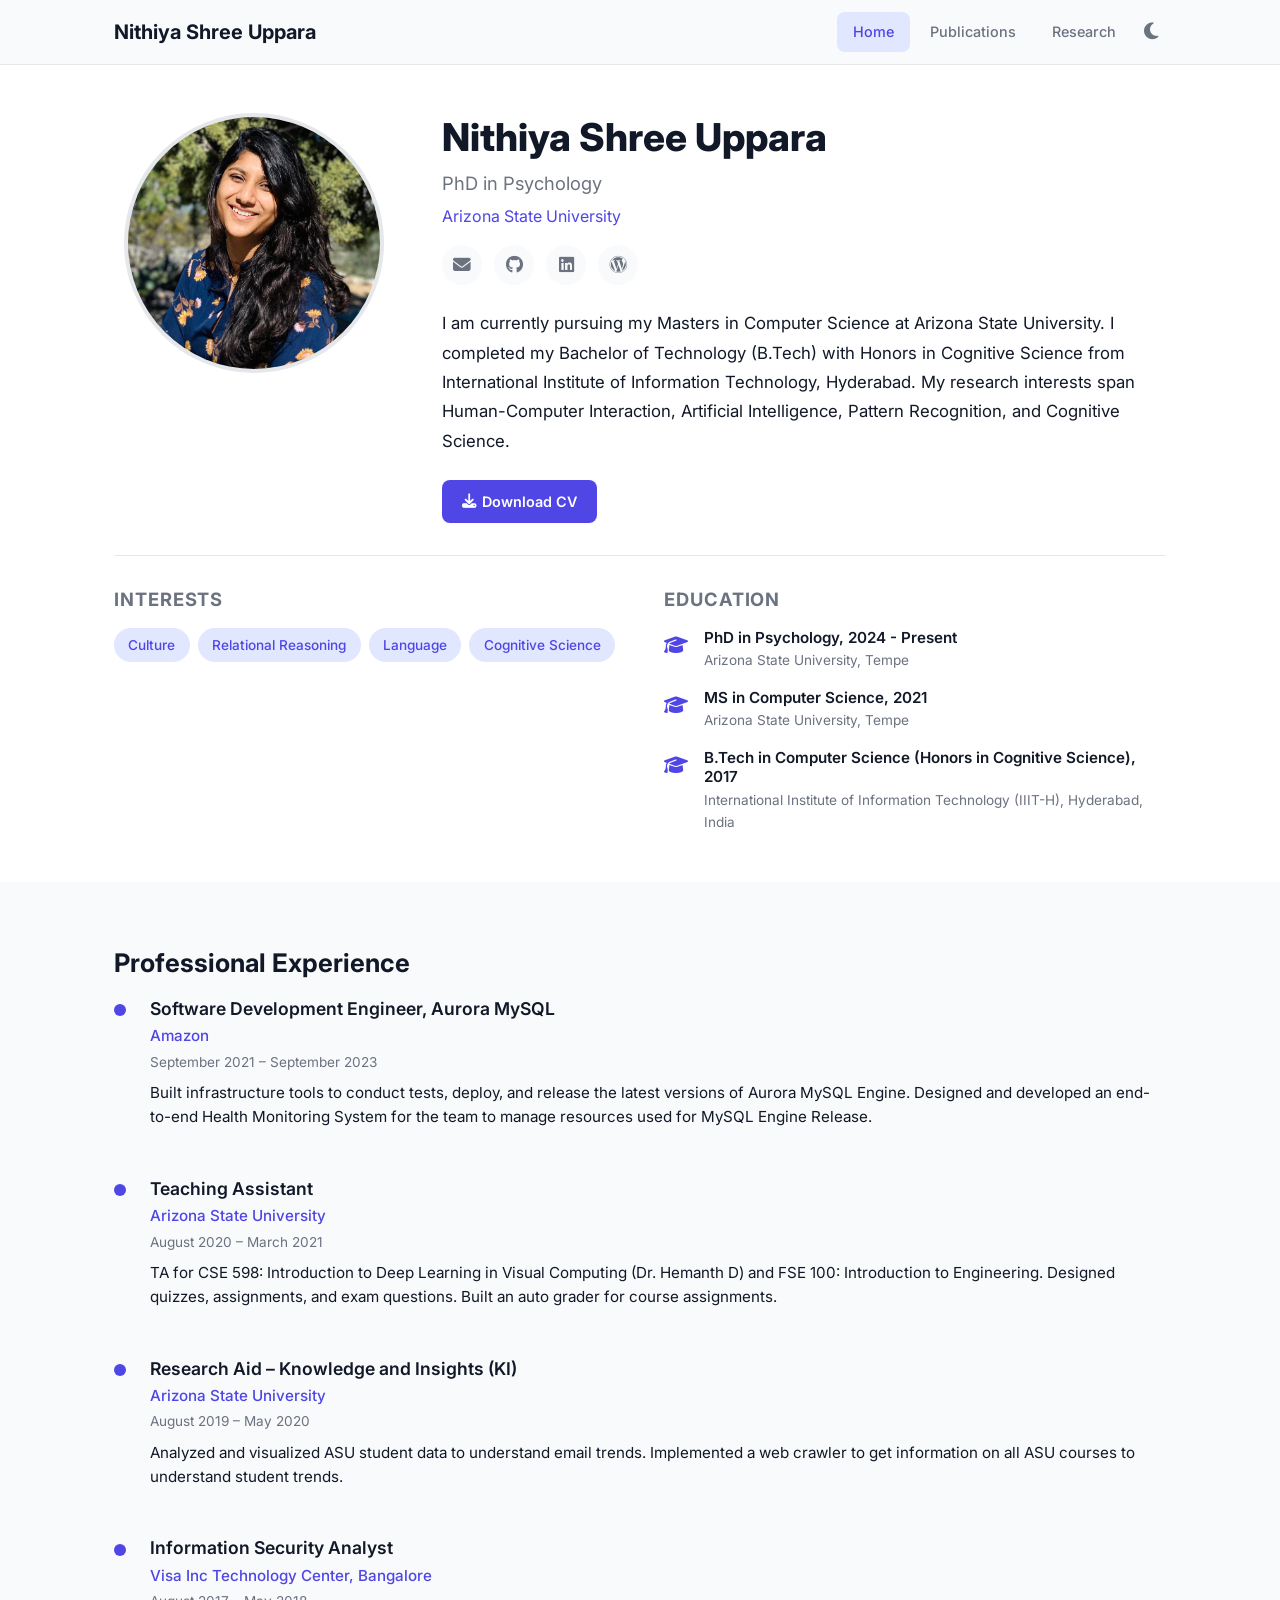
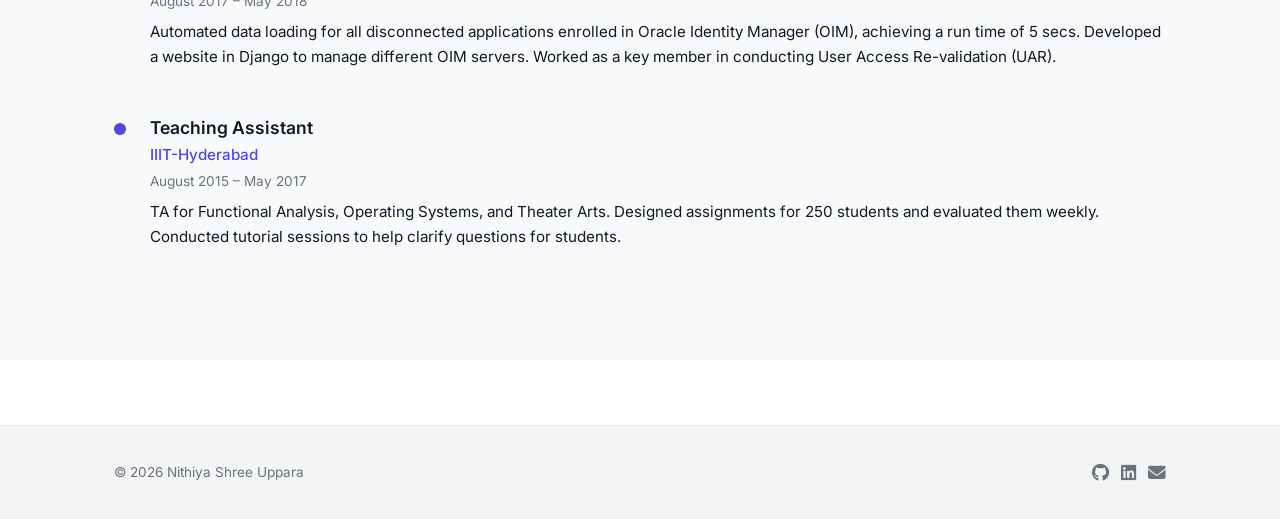
==== commit 1c6aea5b: "Updating the personal website on a new template." ====
--- a/index.html
+++ b/index.html
@@ -1,951 +1,184 @@
 <!DOCTYPE html>
-<!--[if lt IE 9 ]><html class="no-js oldie" lang="en"> <![endif]-->
-<!--[if IE 9 ]><html class="no-js oldie ie9" lang="en"> <![endif]-->
-<!--[if (gte IE 9)|!(IE)]><!-->
-<html class="no-js" lang="en">
-<!--<![endif]-->
+<html lang="en">
+<head>
+    <meta charset="UTF-8">
+    <meta name="viewport" content="width=device-width, initial-scale=1.0">
+    <meta name="description" content="Nithiya Shree Uppara - Computer Science, HCI, AI, and Cognitive Science">
+    <meta name="author" content="Nithiya Shree Uppara">
+    <title>Nithiya Shree Uppara</title>
+    <link rel="icon" href="assets/images/Nithiya.jpg" type="image/x-icon">
+    <link rel="preconnect" href="https://fonts.googleapis.com">
+    <link rel="preconnect" href="https://fonts.gstatic.com" crossorigin>
+    <link href="https://fonts.googleapis.com/css2?family=Inter:wght@300;400;500;600;700;800&display=swap" rel="stylesheet">
+    <link rel="stylesheet" href="https://cdnjs.cloudflare.com/ajax/libs/font-awesome/6.4.0/css/all.min.css">
+    <link rel="stylesheet" href="assets/css/styles.css">
+</head>
+<body>
 
-<head>
+    <!-- Navbar -->
+    <nav class="navbar">
+        <div class="container">
+            <a href="index.html" class="nav-brand">Nithiya Shree Uppara</a>
+            <button class="nav-toggle" aria-label="Toggle menu">
+                <i class="fas fa-bars"></i>
+            </button>
+            <ul class="nav-links">
+                <li><a href="index.html" class="active">Home</a></li>
+                <li><a href="publications.html">Publications</a></li>
+                <li><a href="research.html">Research</a></li>
+                <li>
+                    <button class="theme-toggle" aria-label="Toggle dark mode">
+                        <i class="fas fa-moon"></i>
+                    </button>
+                </li>
+            </ul>
+        </div>
+    </nav>
 
-    <!--- basic page needs
-    ================================================== -->
-    <meta charset="utf-8">
-    <title>Uppara Nithiya | Home </title>
-    <meta name="description" content="">
-    <meta name="author" content="">
+    <!-- Hero / Bio -->
+    <section class="hero">
+        <div class="container">
+            <div class="hero-grid">
+                <div class="hero-photo-col">
+                    <img src="assets/images/Nithiya.jpg" alt="Nithiya Shree Uppara" class="hero-photo">
+                </div>
+                <div class="hero-info-col">
+                    <h1 class="hero-name">Nithiya Shree Uppara</h1>
+                    <p class="hero-role">PhD in Psychology</p>
+                    <p class="hero-org"><a href="https://search.asu.edu/profile/3269258" target="_blank" rel="noopener noreferrer">Arizona State University</a></p>
 
-    <!-- mobile specific metas
-    ================================================== -->
-    <meta name="viewport" content="width=device-width, initial-scale=1">
-
-    <!-- CSS
-    ================================================== -->
-    <link rel="stylesheet" href="css/base.css">
-    <link rel="stylesheet" href="css/vendor.css">
-    <link rel="stylesheet" href="css/main.css">
-
-    <!-- script
-    ================================================== -->
-    <script src="js/modernizr.js"></script>
-    <script src="js/pace.min.js"></script>
-
-    <!-- favicons
-    ================================================== -->
-    <link rel="shortcut icon" href="n1image.jpg" type="image/x-icon">
-    <link rel="icon" href="n1image.jpg" type="image/x-icon">
-	
-	<!-- Bootstrap core CSS -->
-    <link href="vendor/bootstrap/css/bootstrap.min.css" rel="stylesheet">
-	
-	<meta name="viewport" content="width=device-width, initial-scale=1">
-	<link rel="stylesheet" href="https://cdnjs.cloudflare.com/ajax/libs/font-awesome/4.7.0/css/font-awesome.min.css">
-
-</head>
-
-<body id="top">
-
-    <!-- header
-    ================================================== -->
-    <header class="s-header">
-
-        <div class="header-logo">
-            <a class="site-logo" href="index.html"><img src="images/logo.png" alt="Homepage"></a>
-        </div>
-
-        <nav class="header-nav-wrap">
-            <ul class="header-nav">
-                <li class="current"><a class="smoothscroll"  href="#home" title="home">Home</a></li>
-                <li><a class="smoothscroll"  href="#about" title="about">About</a></li>
-		<li><a class="smoothscroll"  href="#workExperience" title="workExperience">Experience</a></li>
-		<li><a class="smoothscroll"  href="#research" title="research">Research</a></li>
-                <li><a class="smoothscroll"  href="#projects" title="projects">Projects</a></li>
-                <li><a class="smoothscroll"  href="#publications" title="publications">Publications</a></li>
-                <li><a class="smoothscroll"  href="#contact" title="contact">Contact</a></li>
-            </ul>
-        </nav>
-
-        <a class="header-menu-toggle" href="#0"><span>Menu</span></a>
-
-    </header> <!-- end s-header -->
-
-
-   <!-- home
-   ================================================== -->
-   <section id="home" class="s-home page-hero target-section" data-parallax="scroll" data-image-src="images/bg.jpg" data-natural-width=3000 data-natural-height=2000 data-position-y=center>
-
-        <div class="overlay"></div>
-        <div class="shadow-overlay"></div>
-
-        <div class="home-content">
-
-            <div class="row home-content__main">
-
-                <h3>Hello There</h3>
-
-                <h1>
-                    I am Nithiya Shree Uppara. <br>
-                </h1>
-
-                <div class="home-content__buttons">
-                    <a href="#publications" class="smoothscroll btn btn--stroke">
-                        Publications
-                    </a>
-                    <a href="#about" class="smoothscroll btn btn--stroke" >
-                        More About Me
-                    </a>
-                </div>
-
-                <div class="home-content__scroll">
-                    <a href="#about" class="scroll-link smoothscroll">
-                        <span>Scroll Down</span>
-                    </a>
-                </div>
-
-            </div>
-
-        </div> <!-- end home-content -->
-
-        <ul class="home-social">
-            <li>
-                <a href="https://www.facebook.com/nithiya.shree.7"><i class="im im-facebook" aria-hidden="true"></i><span>Facebook</span></a>
-            </li>
-            <li>
-                <a href="https://www.linkedin.com/in/unithiyashree/"><i class="im im-linkedin" aria-hidden="true"></i><span>LinkedIn</span></a>
-            </li>
-            <li>
-                <a href="https://github.com/unithiyashree"><i class="im im-github" aria-hidden="true"></i><span>Github</span></a>
-            </li>
-            <li>
-                <a href="https://plus.google.com/u/0/+NithiyaShree94"><i class="im im-google-plus" aria-hidden="true"></i><span>Google Plus</span></a>
-            </li>
-            <li>
-                <a href="https://unithiyashree.wordpress.com/"><i class="im im-blogger" aria-hidden="true"></i><span>Blogger</span></a>
-            </li>
-        </ul> <!-- end home-social -->
-
-    </section> <!-- end s-home -->
-
-
-    <!-- about
-    ================================================== -->
-    <section id="about" class="s-about target-section">
-        
-        <div class="row narrow section-intro has-bottom-sep">
-            <div class="col-full text-center">
-       <!--         <h3>About</h3>
-                <h1 >More About Me</h1> -->
-		<h1> About </h1>
-                <p class="lead">I am Nithiya Shree Uppara, currently pursing my Masters in Computer Science at Arizona State University. I completed my Bachelor of Technology (B.Tech) with Honors in Cognitive Science from International Institute of Information Technology, Hyderabad.</p>
-            </div>
-        </div>
-
-        <div class="row about-content">
-            <div class="col-six tab-full left">
-                <h3 style="color: #862121">Education</h3>
-
-                <ul>
-			
-		    <li>
-                        <p><b>Masters in Computer Science (Present)</b>
-                        <br> Arizona State University, Tempe.
-                        </p>                
-                    </li>
-			
-                    <li>
-                        <p><b>Bachelor of Technology (B.Tech) in Computer Science with Honors in Cognitive Science, 2017.</b>
-                        <br> International Institute of Information Technology, Hyderabad.
-                        </p>                
-                    </li>
-				    
-                    <li>
-                        <p><b>Intermediate, State Board </b>
-                        <br>Narayana Junior College.
-                        </p>
-                    </li>
-
-                </ul>
-
-                <div class="row about-content about-content--buttons">
-
-                    <div class="col-six tab-full left">
-                        <a href="Masters_Finalresume.pdf" class="btn btn--primary full-width">My Resume</a>
+                    <div class="hero-social">
+                        <a href="mailto:nuppara@asu.edu" aria-label="Email"><i class="fas fa-envelope"></i></a>
+                        <a href="https://github.com/unithiyashree" target="_blank" rel="noopener noreferrer" aria-label="GitHub"><i class="fab fa-github"></i></a>
+                        <a href="https://www.linkedin.com/in/unithiyashree/" target="_blank" rel="noopener noreferrer" aria-label="LinkedIn"><i class="fab fa-linkedin"></i></a>
+                        <a href="https://unithiyashree.wordpress.com/" target="_blank" rel="noopener noreferrer" aria-label="Blog"><i class="fab fa-wordpress"></i></a>
                     </div>
 
-                </div> <!-- end about-content buttons -->
-            </div>
+                    <p class="hero-bio">
+                        I am currently pursuing my Masters in Computer Science at Arizona State University. I completed my Bachelor of Technology (B.Tech) with Honors in Cognitive Science from International Institute of Information Technology, Hyderabad. My research interests span Human-Computer Interaction, Artificial Intelligence, Pattern Recognition, and Cognitive Science.
+                    </p>
 
-            <div class="col-six tab-full right">
-                <h3 style="color: #862121">My Interests</h3>
-
-                <ul>
-                    <li>
-                        <strong>Human Computer Interaction</strong>
-                    </li>
-                    <li>
-                        <strong>Artificial Intelligence</strong>
-                    </li>
-                    <li>
-                        <strong>Pattern Recognition</strong>
-                    </li>
-                    <li>
-                        <strong>Cognitive Science</strong>
-                    </li>
-                    <li>
-                        <strong>Computer Networks</strong>
-                    </li>
-		    <li>
-                        <strong>Experimental Research</strong>
-                    </li>
-                    <li>
-                        <strong>Machine Learning </strong>
-                    </li> 
-                </ul>
-            </div>
-
-        </div> <!-- end about-content -->
-
-	</section> <!-- end about -->
-
-
-		
-	<!-- Experience
-    ================================================== -->
-    <section id="workExperience" class="s-about target-section">
-	
-	<div class="row narrow section-intro has-bottom-sep">
-            <div class="col-full">
-             <!--   <h3>Work and Teaching Experience</h3>
-                <h1>See My Latest Projects.</h1> -->
-		<h1>Work and Teaching Experience</h1>
-            </div>
-        </div>
-
-        <div class="row about-content about-content--timeline">
-
-            <div class="col-six tab-full left">
-                <div class="timeline">
-
-		   <div class="timeline__block">
-                        <div class="timeline__bullet"></div>
-                        <div class="timeline__header">
-                            <p class="timeline__timeframe">August 2018 - December 2019</p>
-                            <h3>IIIT Hyderabad</h3>
-                            <h5>Research Assistant</h5>
-                        </div>
-                        <div class="timeline__desc">
-                            <p>Discriminating color ensembles with different numbers of colors: The objective is to form a model that gives an estimate of optimal gaze patterns and time duration.</p>
-                        </div>
-                    </div> <!-- end timeline__block -->
-			
-                    <div class="timeline__block">
-                        <div class="timeline__bullet"></div>
-                        <div class="timeline__header">
-                            <p class="timeline__timeframe">August 2017 - Present</p>
-                            <h3>VISA Inc. Technology Center</h3>
-                            <h5>Associate Information Security Analyst</h5>
-                        </div>
-                        <div class="timeline__desc">
-                            <p> Automated data loading for all the disconnected application enrolled in Oracle Identity Manager (OIM). Developed a website to manage the different OIM servers. Worked as a key member in conducting the User Access Revalidation (UAR).</p>
-                        </div>
-                    </div> <!-- end timeline__block -->
-
-                    <div class="timeline__block">
-                        <div class="timeline__bullet"></div>
-                        <div class="timeline__header">
-                            <p class="timeline__timeframe">January 2017 - May 2017</p>
-                            <h3>IIIT-Hyderabad</h3>
-                            <h5>Teaching Assistant</h5>
-                        </div>
-                        <div class="timeline__desc">
-                            <p>Worked as a TA for Functional Analysis course under Prof. Lakshmi Burra.</p>
-                        </div>
-                    </div>
-					<!-- end timeline__block -->
-
-                </div> <!-- end timeline -->
-            </div> <!-- end left -->
-
-            <div class="col-six tab-full right">
-                <div class="timeline">
-			
-		   <div class="timeline__block">
-                        <div class="timeline__bullet"></div>
-                        <div class="timeline__header">
-                            <p class="timeline__timeframe">August 2016 - December 2016</p>
-                            <h3>IIIT-Hyderabad</h3>
-                            <h5>Teaching Assistant</h5>
-                        </div>
-                        <div class="timeline__desc">	
-                            <p>Worked as a TA for Operating Systems course under Prof. P. Krishna Reddy.</p>
-                        </div>
-                    </div> <!-- end timeline__block -->
-
-                    <div class="timeline__block">
-                        <div class="timeline__bullet"></div>
-                        <div class="timeline__header">
-                            <p class="timeline__timeframe">August 2015 - December 2015</p>
-                            <h3>IIIT-Hyderabad</h3>
-                            <h5>Teaching Assistant</h5>
-                        </div>
-                        <div class="timeline__desc">
-                            <p>Worked as a TA for Introduction to Theater Arts.</p>
-                        </div>
-                    </div> 
-					<!-- end timeline__block -->
-
-                    <div class="timeline__block">
-                        <div class="timeline__bullet"></div>
-                        <div class="timeline__header">
-                            <p class="timeline__timeframe">May 2015 - July 2015</p>
-                            <h3>Centre for Good Governance</h3>
-                            <h5>Software Developer Intern</h5>
-                        </div>
-                        <div class="timeline__desc">
-                            <p>Built a website which manages Income Tax cases using PostgreSQL for the database and MyEclipse for the rest.</p>
-                        </div>
-                    </div> 
-					<!-- end timeline__block -->
-
-                </div> <!-- end timeline -->
-            </div> <!-- end right -->
-
-        </div> <!-- end about-content timeline -->
-
-    </section> <!-- end workExperience -->
-	
-	<!-- Research
-    ================================================== -->
-    <section id="research" class="s-about target-section">
-	
-		<div class="row narrow section-intro has-bottom-sep">
-            <div class="col-full">
-            <!--    <h3>Research</h3>
-            <h1>See My Research Work.</h1> -->
-		  <h1> Research </h1>
-            </div>
-        </div>
-
-        <div class="row about-content about-content--timeline">
-
-            <div class="col-six tab-full left">
-                <div class="timeline">
-
-                    <div class="timeline__block">
-                        <div class="timeline__bullet"></div>
-                        <div class="timeline__header">
-                            <p class="timeline__timeframe">May 2017 - August 2017</p>
-                            <h3>Decoding (un)known opponent’s game play, a real-life badminton eye tracking study</h3>
-                            <h5>Research Assistant at Centre for Cognitive Science, IIIT-Hyderabad</h5>
-                        </div>
-                        <div class="timeline__desc">
-                            <p>The objective is to form a model that gives an estimate of optimal gaze patterns and time duration. Studied the differences in the decision making process in badminton players, when they are playing against professional and amateur opponents, by using their visual information obtained from eye-tracking glasses.</p>
-                        </div>
-                    </div> <!-- end timeline__block -->
-
-                    <div class="timeline__block">
-                        <div class="timeline__bullet"></div>
-                        <div class="timeline__header">
-                            <p class="timeline__timeframe">August 2015 - August 2017</p>
-                            <h3>Building Games for Pattern Recognition Intelligence</h3>
-                            <h5>Research Project (HONORS) guided by Prof. Kavita Vemuri, IIIT-Hyderabad</h5>
-                        </div>
-                        <div class="timeline__desc">
-                            <p>Conducted Standard Raven’s IQ test on 4th and 5th standard students. Designed and implemented an online serious game correlating some of the patterns from Standard Raven’s IQ test questions to the patterns in nature, using Unity. Analyzed the scores obtained in the game and relating it with the scores obtained in the Standard Raven’s IQ set.</p>
-                        </div>
-                    </div> <!-- end timeline__block -->
-
-                </div> <!-- end timeline -->
-            </div> <!-- end left -->
-
-            <div class="col-six tab-full right">
-                <div class="timeline">
-
-                    <div class="timeline__block">
-                        <div class="timeline__bullet"></div>
-                        <div class="timeline__header">
-                            <p class="timeline__timeframe">August 2016 – December 2016</p>
-                            <h3>Algebra Game</h3>
-                            <h5>Research Project guided by Prof. Kavita Vemuri, IIIT-Hyderabad</h5>
-                        </div>
-                        <div class="timeline__desc">
-							<p>Studied the ability of students to learn abstract mathematics through a game, in comparison with classroom teaching. The study is done in an environment with three sets of students. First set is taught orally by the teacher, second set is taught through the algebra game and in the third set, the student is allowed to learn independently</p>
-                        </div>
-                    </div> 
-					<!-- end timeline__block -->
-
-                    <div class="timeline__block">
-                        <div class="timeline__bullet"></div>
-                        <div class="timeline__header">
-                            <p class="timeline__timeframe">May 2015 – July 2015</p>
-                            <h3>Analyzing the abilities of Dementia patients</h3>
-                            <h5>Research Project guided by Prof. Kavita Vemuri, IIIT-Hyderabad</h5>
-                        </div>
-                        <div class="timeline__desc">
-							<p>The main motive of the project is to help dementia patients remember some basic information about themselves such as their phone number and address. Designed a serious game to enhance the abilities of Dementia patients.</p>
-                        </div>
-                    </div> 
-					<!-- end timeline__block -->
-
-                </div> <!-- end timeline -->
-            </div> <!-- end right -->
-
-        </div> <!-- end about-content timeline -->
-
-    </section> <!-- end research -->
-    
-
-    <!-- Projects
-    ================================================== -->
-    <section id="projects" class="s-works target-section">
-
-        <div class="row narrow section-intro has-bottom-sep">
-            <div class="col-full">
-        <!--        <h3>Projects</h3>
-                <h1>See My Latest Projects.</h1> -->
-		 <h1> Projects </h1>
-            </div>
-        </div>
-
-        <div class="row masonry-wrap">
-            <div class="masonry">
-
-                <div class="masonry__brick">
-                    <div class="item-folio">
-                        <div class="item-folio__thumb">
-                            <a href="images/portfolio/engine.jpg" class="thumb-link" title="Wikipedia Search Engine" data-size="1050x700">
-                                <img src="images/portfolio/engine.jpg" srcset="images/portfolio/engine.jpg 1x, images/portfolio/engine.jpg 2x" alt="">
-                                <span class="shadow-overlay"></span>
-                            </a>
-                        </div>
-
-                        <div class="item-folio__text">
-                            <h3 class="item-folio__title">
-                                <a href="https://github.com/unithiyashree/Wikipedia-Search-Engine" class="item-folio__title" >
-                                Wikipedia Search Engine   <i class="im im-link"></i> </a>
-                            </h3>
-                            <p class="item-folio__cat">
-                                Semester Project under Prof. Vasudev Varma Spring 2016
-                            </p>
-                        </div>
-
-                        <div class="item-folio__caption">
-
-                            <p>Designed and developed an efficient search engine to query archived Wikipedia documents of 42GB size using secondary indexing and two-phase merge-sort. Developed and tested TF/IDF-based heuristics to rank relevant Wiki pages and achieved mean response time of 500 milli seconds.</p>
-
-                        </div>
-
-                    </div> <!-- end item-folio -->
-                </div> <!-- end masonry__brick -->
-
-                <div class="masonry__brick">
-                    <div class="item-folio">
-                        <div class="item-folio__thumb">
-                            <a href="images/portfolio/reverseauction.jpg" class="thumb-link" title="Reverse Auctioning Engine" data-size="1050x700">
-                                <img src="images/portfolio/reverseauction.jpg" srcset="images/portfolio/reverseauction.jpg 1x, images/portfolio/reverseauction.jpg 2x" alt="">
-                                <span class="shadow-overlay"></span>
-                            </a>
-                        </div>
-
-                        <div class="item-folio__text">
-                            <h3 class="item-folio__title">
-                              <a href="https://github.com/unithiyashree/Team36_Reverse-Auctioning-Engine" class="item-folio__title" >
-                             Reverse Auctioning Engine   <i class="im im-link"></i> </a>
-
-                            </h3>
-                            <p class="item-folio__cat">
-                               Semester Project under Prof. Vasudev Varma Spring 2016
-                            </p>
-                        </div>
-
-                        <div class="item-folio__caption">
-                            <p>Implemented a reverse auctioning engine which identifies the auctioning agents that are software robots.Analyzed the bidding data and extracted distinguishable features that help us differentiate between a human and robot.Designed an ensemble of three classifiers i.e, Random Forest Classifier, Bagging Classifier and Logistic Regression, and trained the classifiers according to these features and tested them. </p>
-                        </div>
-
-                    </div> <!-- end item-folio -->
-                </div> <!-- end masonry__brick -->
-
-                <div class="masonry__brick">
-                    <div class="item-folio">
-                        <div class="item-folio__thumb">
-                            <a href="images/portfolio/clouds.jpg" class="thumb-link" title="Automated Tag Recommendation for Stack Overflow" data-size="1050x700">
-                                <img src="images/portfolio/clouds.jpg" srcset="images/portfolio/clouds.jpg 1x, images/portfolio/clouds.jpg 2x" alt="">
-                                <span class="shadow-overlay"></span>
-                            </a>
-                        </div>
-
-                        <div class="item-folio__text">
-                            <h3 class="item-folio__title">
-                              <a href="https://github.com/unithiyashree/Automatic-Tag-Prediction-System" class="item-folio__title" >
-                              Automated Tag Recommendation for Stack Overflow   <i class="im im-link"></i> </a>
-
-                            </h3>
-                            <p class="item-folio__cat">
-                                Semester Project under Prof. Avinash Sharma Monsoon 2015
-                            </p>
-                        </div>
-                        <div class="item-folio__caption">
-                            <p>Implemented an Automated Tag Recommendation System using a reference paper by Avigit K. Saha, Ripon K. Saha, Kevin A.Schneider.</p>
-                        </div>
-
-                    </div> <!-- end item-folio -->
-                </div> <!-- end masonry__brick -->
-
-                <div class="masonry__brick">
-                    <div class="item-folio">
-                        <div class="item-folio__thumb">
-                            <a href="images/portfolio/tictactoe.jpg" class="thumb-link" title="Artificial Intelligent Agent for playing Ultimate Tic-Tac-Toe" data-size="1050x700">
-                                <img src="images/portfolio/tictactoe.jpg" srcset="images/portfolio/tictactoe.jpg 1x, images/portfolio/tictactoe.jpg 2x" alt="">
-                                <span class="shadow-overlay"></span>
-                            </a>
-                        </div>
-
-                        <div class="item-folio__text">
-                            <h3 class="item-folio__title">
-                              <a href="https://github.com/unithiyashree/Ultimate-Tic-Tac-Toe" class="item-folio__title" >
-                              Artificial Intelligent Agent for playing Ultimate Tic-Tac-Toe   <i class="im im-link"></i> </a>
-
-                            </h3>
-                            <p class="item-folio__cat">
-                                Semester Project under Prof. Praveen Paruchuri, Artificial Intelligence Monsoon’2015
-                            </p>
-                        </div>
-                        <div class="item-folio__caption">
-                            <p>Designed and developed an efficient search engine to query archived Wikipedia documents of 42GB size using secondary indexing and two-phase merge-sort. Developed and tested TF/IDF-based heuristics to rank relevant Wiki pages and achieved mean response time of 500 milli seconds.</p>
-                        </div>
-
-                    </div> <!-- end item-folio -->
-                </div> <!-- end masonry__brick -->
-
-                <div class="masonry__brick">
-                    <div class="item-folio">
-                        <div class="item-folio__thumb">
-                            <a href="images/portfolio/skaterboy.jpg" class="thumb-link" title="Enterprise Database Design" data-size="1050x700">
-                                <img src="images/portfolio/skaterboy.jpg" srcset="images/portfolio/skaterboy.jpg 1x, images/portfolio/skaterboy.jpg 2x" alt="">
-                                <span class="shadow-overlay"></span>
-                            </a>
-                        </div>
-
-                        <div class="item-folio__text">
-                            <h3 class="item-folio__title">
-                              <a href="https://github.com/unithiyashree/" class="item-folio__title" >
-                              Enterprise Database Design <i class="im im-link"></i> </a>
-
-                            </h3>
-                            <p class="item-folio__cat">
-                                Web and Database Design Development
-                            </p>
-                        </div>
-                        <div class="item-folio__caption">
-                            <p>Designed and developed an efficient search engine to query archived Wikipedia documents of 42GB size using secondary indexing and two-phase merge-sort. Developed and tested TF/IDF-based heuristics to rank relevant Wiki pages and achieved mean response time of 500 milli seconds.</p>
-                        </div>
-
-                    </div> <!-- end item-folio -->
-                </div> <!-- end masonry__brick -->
-
-                <div class="masonry__brick">
-                    <div class="item-folio">
-                        <div class="item-folio__thumb">
-                            <a href="images/portfolio/pacman.jpg" class="thumb-link" title=" Pacman Game" data-size="1050x700">
-                                <img src="images/portfolio/pacman.jpg" srcset="images/portfolio/pacman.jpg 1x, images/portfolio/pacman.jpg 2x" alt="">
-                                <span class="shadow-overlay"></span>
-                            </a>
-                        </div>
-
-                        <div class="item-folio__text">
-                            <h3 class="item-folio__title">
-                              <a href="https://github.com/unithiyashree/Pacman-Game" class="item-folio__title" >
-                              Pacman Game <i class="im im-link"></i> </a>
-
-                            </h3>
-                            <p class="item-folio__cat">
-                                Course Project under Prof. Raghu Reddy, SSAD course Moonson 2014.
-                            </p>
-                        </div>
-
-                        <div class="item-folio__caption">
-                            <p>Implemented a multi-daemon Pacman game in Python using OOPS concepts.</p>
-                        </div>
-
-                    </div> <!-- end item-folio -->
-                </div> <!-- end masonry__brick -->
-
-                <div class="masonry__brick">
-                    <div class="item-folio">
-                        <div class="item-folio__thumb">
-                            <a href="images/portfolio/Filesharing.jpg" class="thumb-link" title="File Sharing Protocol" data-size="1050x700">
-                                <img src="images/portfolio/Filesharing.jpg" srcset="images/portfolio/Filesharing.jpg 1x, images/portfolio/Filesharing.jpg 2x" alt="">
-                                <span class="shadow-overlay"></span>
-                            </a>
-                        </div>
-
-                        <div class="item-folio__text">
-                            <h3 class="item-folio__title">
-                              <a href="https://github.com/unithiyashree/File-Sharing-Protocol" class="item-folio__title" >
-                            File Sharing Protocol <i class="im im-link"></i> </a>
-
-                            </h3>
-                            <p class="item-folio__cat">
-                               Course Project under Prof. Shatrunjay Rawat, Computer Networks Spring 2015
-                            </p>
-                        </div>
-                        <div class="item-folio__caption">
-                            <p>Implemented a file and folder sharing protocol between two users in C which allows to upload and download files from remote server.</p>
-                        </div>
-
-                    </div> <!-- end item-folio -->
-                </div> <!-- end masonry__brick -->
-
-                <div class="masonry__brick">
-                    <div class="item-folio">
-                        <div class="item-folio__thumb">
-                            <a href="images/portfolio/Shell.png" class="thumb-link" title="User Defined Shell" data-size="1050x700">
-                                <img src="images/portfolio/Shell.png" srcset="images/portfolio/Shell.png 1x, images/portfolio/Shell.png 2x" alt="">
-                                <span class="shadow-overlay"></span>
-                            </a>
-                        </div>
-
-                        <div class="item-folio__text">
-                            <h3 class="item-folio__title">
-                              <a href="https://github.com/unithiyashree/User-defined-Shell" class="item-folio__title" >
-                                User Defined Shell <i class="im im-link"></i> </a>
-
-                            </h3>
-                            <p class="item-folio__cat">
-                                Semester Project under Prof. Suresh Purini, Operating Systems Monsoon 2015
-                            </p>
-                        </div>
-                        <div class="item-folio__caption">
-                            <p>The goal of the project is to create a user defined interactive shell program that can create and manage new processes. The shell should be able to create a process out of a system program like emacs, vi or any user-defined executable.</p>
-                        </div>
-
-                    </div> <!-- end item-folio -->
-                </div> <!-- end masonry__brick -->
-
-                <div class="masonry__brick">
-                    <div class="item-folio">
-
-                        <div class="item-folio__thumb">
-                            <a href="images/portfolio/sql.jpg" class="thumb-link" title="Mini SQL Engine" data-size="1050x700">
-                                <img src="images/portfolio/sql.jpg"
-                                     srcset="images/portfolio/sql.jpg 1x, images/portfolio/sql.com 2x" alt="">
-                                <span class="shadow-overlay"></span>
-                            </a>
-                        </div>
-
-                        <div class="item-folio__text">
-                            <h3 class="item-folio__title">
-                              <a href="https://github.com/unithiyashree/Mini-Sql-Engine-" class="item-folio__title" >
-                                Mini SQL Engine <i class="im im-link"></i> </a>
-
-                            </h3>
-                            <p class="item-folio__cat">
-                                Semester Project under Prof. P Krishna Reddy, Database Systems Monsoon 2015
-                            </p>
-                        </div>
-
-                        <span class="item-folio__caption">
-                            <p>Implemented a mini-SQL engine in Python which runs a subset of SQL queries using command line interface.</p>
-                        </span>
-
-                    </div> <!-- end item-folio -->
-                </div> <!-- end masonry__brick -->
-
-               <div class="masonry__brick">
-                    <div class="item-folio">
-
-                        <div class="item-folio__thumb">
-                            <a href="images/portfolio/InstantInsanity.jpg" class="thumb-link" title="Instant Insanity Game" data-size="1050x700">
-                                <img src="images/portfolio/InstantInsanity.jpg"
-                                     srcset="images/portfolio/InstantInsanity.jpg 1x, images/portfolio/InstantInsanity.jpg 2x" alt="">
-                                <span class="shadow-overlay"></span>
-                            </a>
-                        </div>
-
-                        <div class="item-folio__text">
-                            <h3 class="item-folio__title">
-                              <a href="https://github.com/unithiyashree/" class="item-folio__title" >
-                                Instant Insanity Game <i class="im im-link"></i> </a>
-                            </h3>
-                            <p class="item-folio__cat">
-                                Semester Project under Prof. Ganesh Iyer, Game Theory Monsoon 2015
-                            </p>
-                        </div>
-                        <span class="item-folio__caption">
-                            <p>Implemented a mini-SQL engine in Python which runs a subset of SQL queries using command line interface.</p>
-                        </span>
-
-                    </div> <!-- end item-folio -->
-                </div> <!-- end masonry__brick -->
-
-
-
-            </div>
-        </div> <!-- end masonry -->
-
-    </section>
-
-
-    <!-- Publications
-    ================================================== -->
-    <section id="publications" class="s-blog target-section">
-
-        <div class="row narrow section-intro has-bottom-sep">
-            <div class="col-full">
-           <!--     <h3>Publications</h3>
-                <h1>Latest Publications.</h1> -->
-		    <h1> Publications </h1>
-                <!-- <p class="lead">Lorem ipsum Dolor adipisicing nostrud et aute. 
-                Excepteur amet commodo ea dolore irure esse Duis nulla sint fugiat cillum 
-                ullamco proident aliquip quis qui voluptate dolore veniam Ut laborum non est in officia.</p> -->
-            </div>
-        </div>
-
-        <div class="row blog-content">
-            <div class="col-full">
-
-                <div class="blog-list block-1-2 block-tab-full">
-                    <article class="col-block">
-                                
-                        <div class="blog-date">
-                            <a href="http://www.isironline.org/2017-montreal-canada-july-14-16/">July 14, 2017 - July 16, 2017</a>
-                        </div>  
-                        
-                        <h2 class="h01"><a href="http://programme.exordo.com/isir2017/delegates/presentation/67/"> A new test for pattern matching intelligence for school children and performance analysis with academic grade point. </a></h2>
-                        <h3> Nithiya Shree Uppara, Jahnavi Nukireddy, Kavita Vemuri</h3>
-                        <p>
-                        Presented in the proceedings of the International Society for Intelligence Research, 2017 (ISIR-2017) at Mcgill University, Montreal, Canada.
-                        </p>
-
-                        <div class="row about-content about-content--buttons">
-                            
-                            <div class="col-six tab-full left">
-                                <a href="ISIR-2017.pdf" class="btn btn--primary full-width">Poster</a>
-                            </div>
-
-                        </div> <!-- end about-content buttons -->
-
-                        <div class="blog-cat">
-                                <a>Reasoning</a><a>Rationality</a>
-                        </div>
-                        
-                    </article>
-
-                    <article class="col-block">
-                                
-                        <div class="blog-date">
-                            <a href="blog-single.html">June 14, 2018 - June 17, 2018</a>
-                        </div>  
-                        
-                        <h2 class="h01"><a href="blog-single.html"> Eye tracking in naturalistic badminton play – comparing visual gaze pattern strategy in world-rank and amateur player</a></h2>
-                        <h3> Nithiya Shree Uppara, Aditi Ashutosh Mavalankar, Kavita Vemuri</h3>
-                        <p>
-                        Presented in the proceedings of the Pervasive Eye Tracking and Mobile Eye-Based Interaction (PETMEI) at University Of Social Sciences And Humanities, Warsaw, Poland.
-                        </p>
-
-                        <div class="row about-content about-content--buttons">
-                            
-                            <div class="col-six tab-full left">
-                                <a href="http://delivery.acm.org/10.1145/3210000/3208037/a6-uppara.pdf?ip=124.123.65.124&id=3208037&acc=OPENTOC&key=4D4702B0C3E38B35%2E4D4702B0C3E38B35%2E4D4702B0C3E38B35%2E9F04A3A78F7D3B8D&__acm__=1535645027_d30157b8ca9c59d4ddac53f40de6fafc" class="btn btn--primary full-width">Paper</a>
-                            </div>
-
-                        </div> <!-- end about-content buttons -->
-
-                        <div class="blog-cat">
-                                <a>Eye-Tracking</a><a>Badminton</a>
-                        </div>
-                        
-                    </article>
-                     
-                </div> <!-- end blog-list --> 
-
-            </div> <!-- end col-full -->
-        </div> <!-- end blog-content -->
-
-    </section> <!-- end s-blog -->
-
-
-    <!-- s-stats
-    ================================================== -->
-    <section id="contact" class="s-contact target-section">
-
-        <div class="overlay"></div>
-
-        <div class="row narrow section-intro">
-            <div class="col-full">
-          <!--      <h3>Contact</h3> -->
-                <h1>Say Hello.</h1>
-                
-                <!-- p class="lead">Lorem ipsum Dolor adipisicing nostrud et aute Excepteur amet commodo ea dolore irure esse Duis nulla sint fugiat cillum ullamco proident aliquip quis qui voluptate dolore veniam Ut laborum non est in officia.</p> -->
-            </div>
-        </div>
-
-        <div class="row contact__main">
-            <div class="col-eight tab-full contact__form">
-                <form name="contactForm" id="contactForm" method="post" action="">
-                    <fieldset>
-    
-                    <div class="form-field">
-                        <input name="contactName" type="text" id="contactName" placeholder="Name" value="" minlength="2" required="" aria-required="true" class="full-width">
-                    </div>
-                    <div class="form-field">
-                        <input name="contactEmail" type="email" id="contactEmail" placeholder="Email" value="" required="" aria-required="true" class="full-width">
-                    </div>
-                    <div class="form-field">
-                        <input name="contactSubject" type="text" id="contactSubject" placeholder="Subject" value="" class="full-width">
-                    </div>
-                    <div class="form-field">
-                        <textarea name="contactMessage" id="contactMessage" placeholder="message" rows="10" cols="50" required="" aria-required="true" class="full-width"></textarea>
-                    </div>
-                    <div class="form-field">
-                        <button class="full-width btn--primary">Submit</button>
-                        <div class="submit-loader">
-                            <div class="text-loader">Sending...</div>
-                            <div class="s-loader">
-                                <div class="bounce1"></div>
-                                <div class="bounce2"></div>
-                                <div class="bounce3"></div>
-                            </div>
-                        </div>
-                    </div>
-    
-                    </fieldset>
-                </form>
-
-                <!-- contact-warning -->
-                <div class="message-warning">
-                    Something went wrong. Please try again.
-                </div> 
-            
-                <!-- contact-success -->
-                <div class="message-success">
-                    Your message was sent, thank you!<br>
-                </div>
-                        
-            </div>
-            <div class="col-four tab-full contact__infos">
-
-                <h4 class="h06">Email</h4>
-                <p><a href="mailto:unithiya1994@gmail">unithiya1994@gmail.com</a><br>
-                <a href="mailto:unithiya1994@yahoo.co.in">unithiya1994@yahoo.co.in</a>
-                </p>
-
-                <h4 class="h06">Address</h4>
-                <p>
-                Kukatpally,<br>
-                Hyderabad, Telangana<br>
-                India, 500072.
-                </p>
-            </div>
-
-        </div>
-
-    </section> <!-- end s-contact -->
-
-
-    <!-- footer
-    ================================================== -->
-    <footer>
-        <div class="row">
-            <div class="col-full">
-
-                <div class="footer-logo">
-                    <a class="footer-site-logo" href="#0"><img src="images/logo.png" alt="Homepage"></a>
-                </div>
-
-                <ul class="footer-social">
-                    <li><a href="https://www.facebook.com/nithiya.shree.7">
-                        <i class="im im-facebook" aria-hidden="true"></i>
-                        <span>Facebook</span>
-                    </a></li>
-                    <li><a href="https://www.linkedin.com/in/unithiyashree/">
-                        <i class="im im-linkedin" aria-hidden="true"></i>
-                        <span>LinkedIn</span>
-                    </a></li>
-                    <li><a href="https://github.com/unithiyashree">
-                        <i class="im im-github" aria-hidden="true"></i>
-                        <span>GitHub</span>
-                    </a></li>
-                    <li><a href="https://plus.google.com/u/0/+NithiyaShree94">
-                        <i class="im im-google-plus" aria-hidden="true"></i>
-                        <span>Google Plus</span>
-                    </a></li>
-                    <li><a href="https://unithiyashree.wordpress.com/">
-                        <i class="im im-blogger" aria-hidden="true"></i>
-                        <span>Wordpress</span>
-                    </a></li>
-                </ul>
-                    
-            </div>
-        </div>
-
-        <!-- <div class="row footer-bottom">
-
-            <div class="col-twelve">
-                <div class="copyright">
-                    <span>© Copyright Hola 2017</span> 
-                    <span>Design by <a href="https://www.styleshout.com/">styleshout</a></span>	
-                </div>
-
-                <div class="go-top">
-                <a class="smoothscroll" title="Back to Top" href="#top"><i class="im im-arrow-up" aria-hidden="true"></i></a>
-                </div>
-            </div> -->
-
-        </div> <!-- end footer-bottom -->
-
-    </footer> <!-- end footer -->
-
-
-    <!-- photoswipe background
-    ================================================== -->
-    <div aria-hidden="true" class="pswp" role="dialog" tabindex="-1">
-
-        <div class="pswp__bg"></div>
-        <div class="pswp__scroll-wrap">
-
-            <div class="pswp__container">
-                <div class="pswp__item"></div>
-                <div class="pswp__item"></div>
-                <div class="pswp__item"></div>
-            </div>
-
-            <div class="pswp__ui pswp__ui--hidden">
-                <div class="pswp__top-bar">
-                    <div class="pswp__counter"></div><button class="pswp__button pswp__button--close" title="Close (Esc)"></button> <button class="pswp__button pswp__button--share" title=
-                    "Share"></button> <button class="pswp__button pswp__button--fs" title="Toggle fullscreen"></button> <button class="pswp__button pswp__button--zoom" title=
-                    "Zoom in/out"></button>
-                    <div class="pswp__preloader">
-                        <div class="pswp__preloader__icn">
-                            <div class="pswp__preloader__cut">
-                                <div class="pswp__preloader__donut"></div>
-                            </div>
-                        </div>
-                    </div>
-                </div>
-                <div class="pswp__share-modal pswp__share-modal--hidden pswp__single-tap">
-                    <div class="pswp__share-tooltip"></div>
-                </div><button class="pswp__button pswp__button--arrow--left" title="Previous (arrow left)"></button> <button class="pswp__button pswp__button--arrow--right" title=
-                "Next (arrow right)"></button>
-                <div class="pswp__caption">
-                    <div class="pswp__caption__center"></div>
+                    <a href="assets/pdf/Nithiya_Resume2026.pdf" class="btn btn-primary" target="_blank">
+                        <i class="fas fa-download"></i> Download CV
+                    </a>
                 </div>
             </div>
 
+            <!-- Interests & Education -->
+            <div class="bio-details">
+                <div>
+                    <h2>Interests</h2>
+                    <ul class="interests-list">
+                        <li>Culture</li>
+                        <li>Relational Reasoning</li>
+                        <li>Language</li>
+                        <li>Cognitive Science</li>
+                    </ul>
+                </div>
+                <div>
+                    <h2>Education</h2>
+                    <ul class="education-list">
+                        <li class="education-item">
+                            <span class="education-icon"><i class="fas fa-graduation-cap"></i></span>
+                            <div>
+                                <h3>PhD in Psychology, 2024 - Present</h3>
+                                <p>Arizona State University, Tempe</p>
+                            </div>
+                        </li>
+                        <li class="education-item">
+                            <span class="education-icon"><i class="fas fa-graduation-cap"></i></span>
+                            <div>
+                                <h3>MS in Computer Science, 2021</h3>
+                                <p>Arizona State University, Tempe</p>
+                            </div>
+                        </li>
+                        <li class="education-item">
+                            <span class="education-icon"><i class="fas fa-graduation-cap"></i></span>
+                            <div>
+                                <h3>B.Tech in Computer Science (Honors in Cognitive Science), 2017</h3>
+                                <p>International Institute of Information Technology (IIIT-H), Hyderabad, India</p>
+                            </div>
+                        </li>
+                    </ul>
+                </div>
+            </div>
         </div>
+    </section>
 
-    </div><!-- end photoSwipe background -->
+    <!-- Experience -->
+    <section class="section-alt">
+        <div class="container">
+            <h2>Professional Experience</h2>
 
-    <div id="preloader">
-        <div id="loader"></div>
-    </div>
+            <div class="experience-item">
+                <span class="experience-dot"></span>
+                <div class="experience-content">
+                    <h3>Software Development Engineer, Aurora MySQL</h3>
+                    <div class="institute">Amazon</div>
+                    <div class="date">September 2021 &ndash; September 2023</div>
+                    <p>Built infrastructure tools to conduct tests, deploy, and release the latest versions of Aurora MySQL Engine. Designed and developed an end-to-end Health Monitoring System for the team to manage resources used for MySQL Engine Release.</p>
+                </div>
+            </div>
 
+            <div class="experience-item">
+                <span class="experience-dot"></span>
+                <div class="experience-content">
+                    <h3>Teaching Assistant</h3>
+                    <div class="institute">Arizona State University</div>
+                    <div class="date">August 2020 &ndash; March 2021</div>
+                    <p>TA for CSE 598: Introduction to Deep Learning in Visual Computing (Dr. Hemanth D) and FSE 100: Introduction to Engineering. Designed quizzes, assignments, and exam questions. Built an auto grader for course assignments.</p>
+                </div>
+            </div>
 
-    <!-- Java Script
-    ================================================== -->
-    <script src="js/jquery-3.2.1.min.js"></script>
-    <script src="js/plugins.js"></script>
-    <script src="js/main.js"></script>
+            <div class="experience-item">
+                <span class="experience-dot"></span>
+                <div class="experience-content">
+                    <h3>Research Aid &ndash; Knowledge and Insights (KI)</h3>
+                    <div class="institute">Arizona State University</div>
+                    <div class="date">August 2019 &ndash; May 2020</div>
+                    <p>Analyzed and visualized ASU student data to understand email trends. Implemented a web crawler to get information on all ASU courses to understand student trends.</p>
+                </div>
+            </div>
 
+            <div class="experience-item">
+                <span class="experience-dot"></span>
+                <div class="experience-content">
+                    <h3>Information Security Analyst</h3>
+                    <div class="institute">Visa Inc Technology Center, Bangalore</div>
+                    <div class="date">August 2017 &ndash; May 2018</div>
+                    <p>Automated data loading for all disconnected applications enrolled in Oracle Identity Manager (OIM), achieving a run time of 5 secs. Developed a website in Django to manage different OIM servers. Worked as a key member in conducting User Access Re-validation (UAR).</p>
+                </div>
+            </div>
+
+            <div class="experience-item">
+                <span class="experience-dot"></span>
+                <div class="experience-content">
+                    <h3>Teaching Assistant</h3>
+                    <div class="institute">IIIT-Hyderabad</div>
+                    <div class="date">August 2015 &ndash; May 2017</div>
+                    <p>TA for Functional Analysis, Operating Systems, and Theater Arts. Designed assignments for 250 students and evaluated them weekly. Conducted tutorial sessions to help clarify questions for students.</p>
+                </div>
+            </div>
+        </div>
+    </section>
+
+    <!-- Footer -->
+    <footer class="footer">
+        <div class="container">
+            <p>&copy; 2026 Nithiya Shree Uppara</p>
+            <div class="footer-social">
+                <a href="https://github.com/unithiyashree" target="_blank" rel="noopener noreferrer" aria-label="GitHub"><i class="fab fa-github"></i></a>
+                <a href="https://www.linkedin.com/in/unithiyashree/" target="_blank" rel="noopener noreferrer" aria-label="LinkedIn"><i class="fab fa-linkedin"></i></a>
+                <a href="mailto:unithiya1994@gmail.com" aria-label="Email"><i class="fas fa-envelope"></i></a>
+            </div>
+        </div>
+    </footer>
+
+    <!-- Back to Top -->
+    <button id="backToTop" class="back-to-top" aria-label="Back to top">
+        <i class="fas fa-arrow-up"></i>
+    </button>
+
+    <script src="assets/js/scripts.js"></script>
 </body>
-
 </html>
--- a/assets/css/styles.css
+++ b/assets/css/styles.css
@@ -0,0 +1,670 @@
+/* ========== CSS VARIABLES ========== */
+:root {
+    --color-bg: #ffffff;
+    --color-fg: #111827;
+    --color-primary: #4f46e5;
+    --color-primary-light: #e0e7ff;
+    --color-secondary: #6366f1;
+    --color-muted: #6b7280;
+    --color-border: #e5e7eb;
+    --color-card-bg: #ffffff;
+    --color-header-bg: #f8fafc;
+    --color-footer-bg: #f3f4f6;
+    --color-section-alt: #f9fafb;
+    --font-sans: 'Inter', -apple-system, BlinkMacSystemFont, 'Segoe UI', Roboto, sans-serif;
+    --max-width: 1100px;
+    --radius: 0.5rem;
+    --spacing-section: 4rem;
+}
+
+.dark {
+    --color-bg: #111827;
+    --color-fg: #f9fafb;
+    --color-primary: #818cf8;
+    --color-primary-light: #1e1b4b;
+    --color-secondary: #a5b4fc;
+    --color-muted: #9ca3af;
+    --color-border: #374151;
+    --color-card-bg: #1f2937;
+    --color-header-bg: #1f2937;
+    --color-footer-bg: #1f2937;
+    --color-section-alt: #1a202c;
+}
+
+/* ========== RESET & BASE ========== */
+*, *::before, *::after {
+    margin: 0;
+    padding: 0;
+    box-sizing: border-box;
+}
+
+html {
+    scroll-behavior: smooth;
+}
+
+body {
+    font-family: var(--font-sans);
+    font-size: 1rem;
+    line-height: 1.65;
+    color: var(--color-fg);
+    background-color: var(--color-bg);
+    transition: background-color 0.3s, color 0.3s;
+}
+
+a {
+    color: var(--color-primary);
+    text-decoration: none;
+    transition: color 0.2s;
+}
+
+a:hover {
+    color: var(--color-secondary);
+    text-decoration: underline;
+}
+
+img {
+    max-width: 100%;
+    height: auto;
+}
+
+/* ========== TYPOGRAPHY ========== */
+h1, h2, h3, h4 {
+    font-weight: 700;
+    line-height: 1.3;
+    color: var(--color-fg);
+}
+
+h1 { font-size: 2.4rem; margin-bottom: 0.5rem; }
+h2 { font-size: 1.6rem; margin-bottom: 1.2rem; }
+h3 { font-size: 1.2rem; margin-bottom: 0.5rem; }
+
+p {
+    margin-bottom: 1rem;
+    color: var(--color-fg);
+}
+
+/* ========== LAYOUT ========== */
+.container {
+    max-width: var(--max-width);
+    margin: 0 auto;
+    padding: 0 1.5rem;
+}
+
+section {
+    padding: var(--spacing-section) 0;
+}
+
+.section-alt {
+    background-color: var(--color-section-alt);
+}
+
+/* ========== NAVBAR ========== */
+.navbar {
+    position: sticky;
+    top: 0;
+    z-index: 1000;
+    background-color: var(--color-header-bg);
+    border-bottom: 1px solid var(--color-border);
+    transition: background-color 0.3s;
+}
+
+.navbar .container {
+    display: flex;
+    align-items: center;
+    justify-content: space-between;
+    height: 64px;
+}
+
+.nav-brand {
+    font-size: 1.25rem;
+    font-weight: 700;
+    color: var(--color-fg);
+    text-decoration: none;
+}
+
+.nav-brand:hover {
+    text-decoration: none;
+    color: var(--color-primary);
+}
+
+.nav-links {
+    display: flex;
+    align-items: center;
+    gap: 0.25rem;
+    list-style: none;
+}
+
+.nav-links a {
+    display: block;
+    padding: 0.5rem 1rem;
+    color: var(--color-muted);
+    font-size: 0.9rem;
+    font-weight: 500;
+    text-decoration: none;
+    border-radius: var(--radius);
+    transition: color 0.2s, background-color 0.2s;
+}
+
+.nav-links a:hover,
+.nav-links a.active {
+    color: var(--color-primary);
+    background-color: var(--color-primary-light);
+    text-decoration: none;
+}
+
+.nav-toggle {
+    display: none;
+    background: none;
+    border: none;
+    font-size: 1.5rem;
+    color: var(--color-fg);
+    cursor: pointer;
+}
+
+.theme-toggle {
+    background: none;
+    border: none;
+    font-size: 1.2rem;
+    cursor: pointer;
+    color: var(--color-muted);
+    padding: 0.5rem;
+    border-radius: var(--radius);
+    transition: color 0.2s, background-color 0.2s;
+    display: flex;
+    align-items: center;
+}
+
+.theme-toggle:hover {
+    color: var(--color-primary);
+    background-color: var(--color-primary-light);
+}
+
+/* ========== HERO / BIO ========== */
+.hero {
+    padding: 3rem 0 2rem;
+}
+
+.hero-grid {
+    display: grid;
+    grid-template-columns: 280px 1fr;
+    gap: 3rem;
+    align-items: start;
+}
+
+.hero-photo-col {
+    text-align: center;
+}
+
+.hero-photo {
+    width: 260px;
+    height: 260px;
+    border-radius: 50%;
+    object-fit: cover;
+    border: 4px solid var(--color-border);
+}
+
+.hero-name {
+    font-size: 2.4rem;
+    font-weight: 800;
+    margin-bottom: 0.3rem;
+}
+
+.hero-role {
+    font-size: 1.15rem;
+    color: var(--color-muted);
+    margin-bottom: 0.3rem;
+}
+
+.hero-org {
+    font-size: 1rem;
+    color: var(--color-muted);
+    margin-bottom: 1rem;
+}
+
+.hero-org a {
+    color: var(--color-primary);
+}
+
+.hero-social {
+    display: flex;
+    gap: 0.75rem;
+    margin-bottom: 1.5rem;
+}
+
+.hero-social a {
+    display: flex;
+    align-items: center;
+    justify-content: center;
+    width: 40px;
+    height: 40px;
+    border-radius: 50%;
+    color: var(--color-muted);
+    background-color: var(--color-section-alt);
+    font-size: 1.1rem;
+    transition: all 0.2s;
+    text-decoration: none;
+}
+
+.hero-social a:hover {
+    color: #fff;
+    background-color: var(--color-primary);
+    text-decoration: none;
+}
+
+.hero-bio {
+    font-size: 1.05rem;
+    line-height: 1.75;
+    margin-bottom: 1.5rem;
+}
+
+.btn {
+    display: inline-flex;
+    align-items: center;
+    gap: 0.4rem;
+    padding: 0.6rem 1.25rem;
+    font-size: 0.9rem;
+    font-weight: 600;
+    border-radius: var(--radius);
+    text-decoration: none;
+    transition: all 0.2s;
+}
+
+.btn-primary {
+    background-color: var(--color-primary);
+    color: #fff;
+}
+
+.btn-primary:hover {
+    opacity: 0.9;
+    color: #fff;
+    text-decoration: none;
+}
+
+/* ========== INTERESTS & EDUCATION (below hero) ========== */
+.bio-details {
+    display: grid;
+    grid-template-columns: 1fr 1fr;
+    gap: 3rem;
+    margin-top: 2rem;
+    padding-top: 2rem;
+    border-top: 1px solid var(--color-border);
+}
+
+.bio-details h2 {
+    font-size: 1.15rem;
+    text-transform: uppercase;
+    letter-spacing: 0.05em;
+    color: var(--color-muted);
+    margin-bottom: 1rem;
+}
+
+.interests-list {
+    list-style: none;
+    display: flex;
+    flex-wrap: wrap;
+    gap: 0.5rem;
+}
+
+.interests-list li {
+    padding: 0.35rem 0.9rem;
+    background-color: var(--color-primary-light);
+    color: var(--color-primary);
+    border-radius: 2rem;
+    font-size: 0.85rem;
+    font-weight: 500;
+}
+
+.education-list {
+    list-style: none;
+}
+
+.education-item {
+    display: flex;
+    gap: 1rem;
+    margin-bottom: 1rem;
+    align-items: flex-start;
+}
+
+.education-icon {
+    font-size: 1.2rem;
+    color: var(--color-primary);
+    margin-top: 0.15rem;
+    flex-shrink: 0;
+}
+
+.education-item h3 {
+    font-size: 0.95rem;
+    font-weight: 600;
+    margin-bottom: 0.1rem;
+}
+
+.education-item p {
+    font-size: 0.85rem;
+    color: var(--color-muted);
+    margin-bottom: 0;
+}
+
+/* ========== EXPERIENCE SECTION ========== */
+.experience-item {
+    display: flex;
+    gap: 1.5rem;
+    margin-bottom: 2rem;
+    align-items: flex-start;
+}
+
+.experience-dot {
+    width: 12px;
+    height: 12px;
+    border-radius: 50%;
+    background-color: var(--color-primary);
+    flex-shrink: 0;
+    margin-top: 0.4rem;
+}
+
+.experience-content h3 {
+    font-size: 1.1rem;
+    font-weight: 600;
+    margin-bottom: 0.15rem;
+}
+
+.experience-content .institute {
+    font-size: 0.95rem;
+    color: var(--color-primary);
+    font-weight: 500;
+    margin-bottom: 0.15rem;
+}
+
+.experience-content .date {
+    font-size: 0.85rem;
+    color: var(--color-muted);
+    margin-bottom: 0.5rem;
+}
+
+.experience-content p {
+    font-size: 0.95rem;
+    color: var(--color-fg);
+    line-height: 1.6;
+}
+
+/* ========== PUBLICATION CARDS ========== */
+.pub-list {
+    display: flex;
+    flex-direction: column;
+    gap: 2rem;
+}
+
+.pub-card {
+    padding: 1.5rem;
+    background: var(--color-card-bg);
+    border: 1px solid var(--color-border);
+    border-radius: var(--radius);
+    transition: box-shadow 0.2s, transform 0.2s;
+}
+
+.pub-card:hover {
+    box-shadow: 0 4px 16px rgba(0, 0, 0, 0.08);
+    transform: translateY(-2px);
+}
+
+.pub-card .pub-title {
+    font-size: 1.1rem;
+    font-weight: 600;
+    color: var(--color-fg);
+    margin-bottom: 0.4rem;
+    line-height: 1.4;
+}
+
+.pub-card .pub-authors {
+    font-size: 0.9rem;
+    color: var(--color-muted);
+    margin-bottom: 0.3rem;
+}
+
+.pub-card .pub-venue {
+    font-size: 0.85rem;
+    color: var(--color-muted);
+    font-style: italic;
+    margin-bottom: 0.75rem;
+}
+
+.pub-card .pub-abstract {
+    font-size: 0.92rem;
+    line-height: 1.6;
+    color: var(--color-fg);
+    margin-bottom: 1rem;
+}
+
+.pub-card .pub-tags {
+    display: flex;
+    flex-wrap: wrap;
+    gap: 0.4rem;
+    margin-bottom: 0.75rem;
+}
+
+.pub-card .pub-tags span {
+    padding: 0.2rem 0.65rem;
+    background-color: var(--color-primary-light);
+    color: var(--color-primary);
+    border-radius: 2rem;
+    font-size: 0.75rem;
+    font-weight: 500;
+}
+
+.pub-links {
+    display: flex;
+    flex-wrap: wrap;
+    gap: 0.5rem;
+}
+
+.pub-link-btn {
+    display: inline-flex;
+    align-items: center;
+    gap: 0.3rem;
+    padding: 0.4rem 0.9rem;
+    font-size: 0.8rem;
+    font-weight: 600;
+    border-radius: var(--radius);
+    text-decoration: none;
+    transition: all 0.2s;
+    background-color: var(--color-primary);
+    color: #fff;
+}
+
+.pub-link-btn:hover {
+    opacity: 0.9;
+    color: #fff;
+    text-decoration: none;
+}
+
+.pub-link-btn.outline {
+    background-color: transparent;
+    color: var(--color-primary);
+    border: 1px solid var(--color-primary);
+}
+
+.pub-link-btn.outline:hover {
+    background-color: var(--color-primary);
+    color: #fff;
+}
+
+/* ========== RESEARCH TIMELINE ========== */
+.research-card {
+    padding: 1.5rem;
+    background: var(--color-card-bg);
+    border: 1px solid var(--color-border);
+    border-radius: var(--radius);
+    margin-bottom: 1.5rem;
+    transition: box-shadow 0.2s;
+}
+
+.research-card:hover {
+    box-shadow: 0 4px 16px rgba(0, 0, 0, 0.08);
+}
+
+.research-card .date {
+    font-size: 0.8rem;
+    color: var(--color-muted);
+    font-weight: 500;
+    margin-bottom: 0.4rem;
+}
+
+.research-card h3 {
+    font-size: 1.1rem;
+    margin-bottom: 0.3rem;
+}
+
+.research-card .subtitle {
+    font-size: 0.9rem;
+    color: var(--color-primary);
+    font-weight: 500;
+    margin-bottom: 0.6rem;
+}
+
+.research-card p {
+    font-size: 0.92rem;
+    line-height: 1.6;
+}
+
+/* ========== PAGE HEADER ========== */
+.page-header {
+    padding: 3rem 0 1.5rem;
+    text-align: center;
+}
+
+.page-header h1 {
+    font-size: 2.2rem;
+    font-weight: 800;
+}
+
+.page-header p {
+    color: var(--color-muted);
+    font-size: 1.05rem;
+    max-width: 600px;
+    margin: 0.5rem auto 0;
+}
+
+/* ========== FOOTER ========== */
+.footer {
+    background-color: var(--color-footer-bg);
+    border-top: 1px solid var(--color-border);
+    padding: 2rem 0;
+    margin-top: var(--spacing-section);
+    transition: background-color 0.3s;
+}
+
+.footer .container {
+    display: flex;
+    justify-content: space-between;
+    align-items: center;
+    flex-wrap: wrap;
+    gap: 1rem;
+}
+
+.footer p {
+    font-size: 0.85rem;
+    color: var(--color-muted);
+    margin: 0;
+}
+
+.footer-social {
+    display: flex;
+    gap: 0.75rem;
+}
+
+.footer-social a {
+    color: var(--color-muted);
+    font-size: 1.1rem;
+    transition: color 0.2s;
+    text-decoration: none;
+}
+
+.footer-social a:hover {
+    color: var(--color-primary);
+    text-decoration: none;
+}
+
+/* ========== BACK TO TOP ========== */
+.back-to-top {
+    position: fixed;
+    bottom: 2rem;
+    right: 2rem;
+    width: 44px;
+    height: 44px;
+    background: var(--color-primary);
+    color: #fff;
+    border: none;
+    border-radius: 50%;
+    cursor: pointer;
+    display: flex;
+    align-items: center;
+    justify-content: center;
+    font-size: 1.1rem;
+    box-shadow: 0 2px 10px rgba(0, 0, 0, 0.15);
+    opacity: 0;
+    visibility: hidden;
+    transform: translateY(10px);
+    transition: all 0.3s;
+    z-index: 999;
+}
+
+.back-to-top.visible {
+    opacity: 1;
+    visibility: visible;
+    transform: translateY(0);
+}
+
+.back-to-top:hover {
+    background: var(--color-secondary);
+}
+
+/* ========== RESPONSIVE ========== */
+@media (max-width: 768px) {
+    .hero-grid {
+        grid-template-columns: 1fr;
+        text-align: center;
+    }
+
+    .hero-photo-col {
+        order: -1;
+    }
+
+    .hero-social {
+        justify-content: center;
+    }
+
+    .bio-details {
+        grid-template-columns: 1fr;
+        gap: 2rem;
+    }
+
+    .nav-links {
+        display: none;
+        flex-direction: column;
+        position: absolute;
+        top: 64px;
+        left: 0;
+        right: 0;
+        background: var(--color-header-bg);
+        border-bottom: 1px solid var(--color-border);
+        padding: 1rem;
+    }
+
+    .nav-links.open {
+        display: flex;
+    }
+
+    .nav-toggle {
+        display: block;
+    }
+
+    .footer .container {
+        flex-direction: column;
+        text-align: center;
+    }
+}
+
+@media (max-width: 480px) {
+    h1 { font-size: 1.8rem; }
+    .hero-name { font-size: 2rem; }
+    section { padding: 2.5rem 0; }
+}
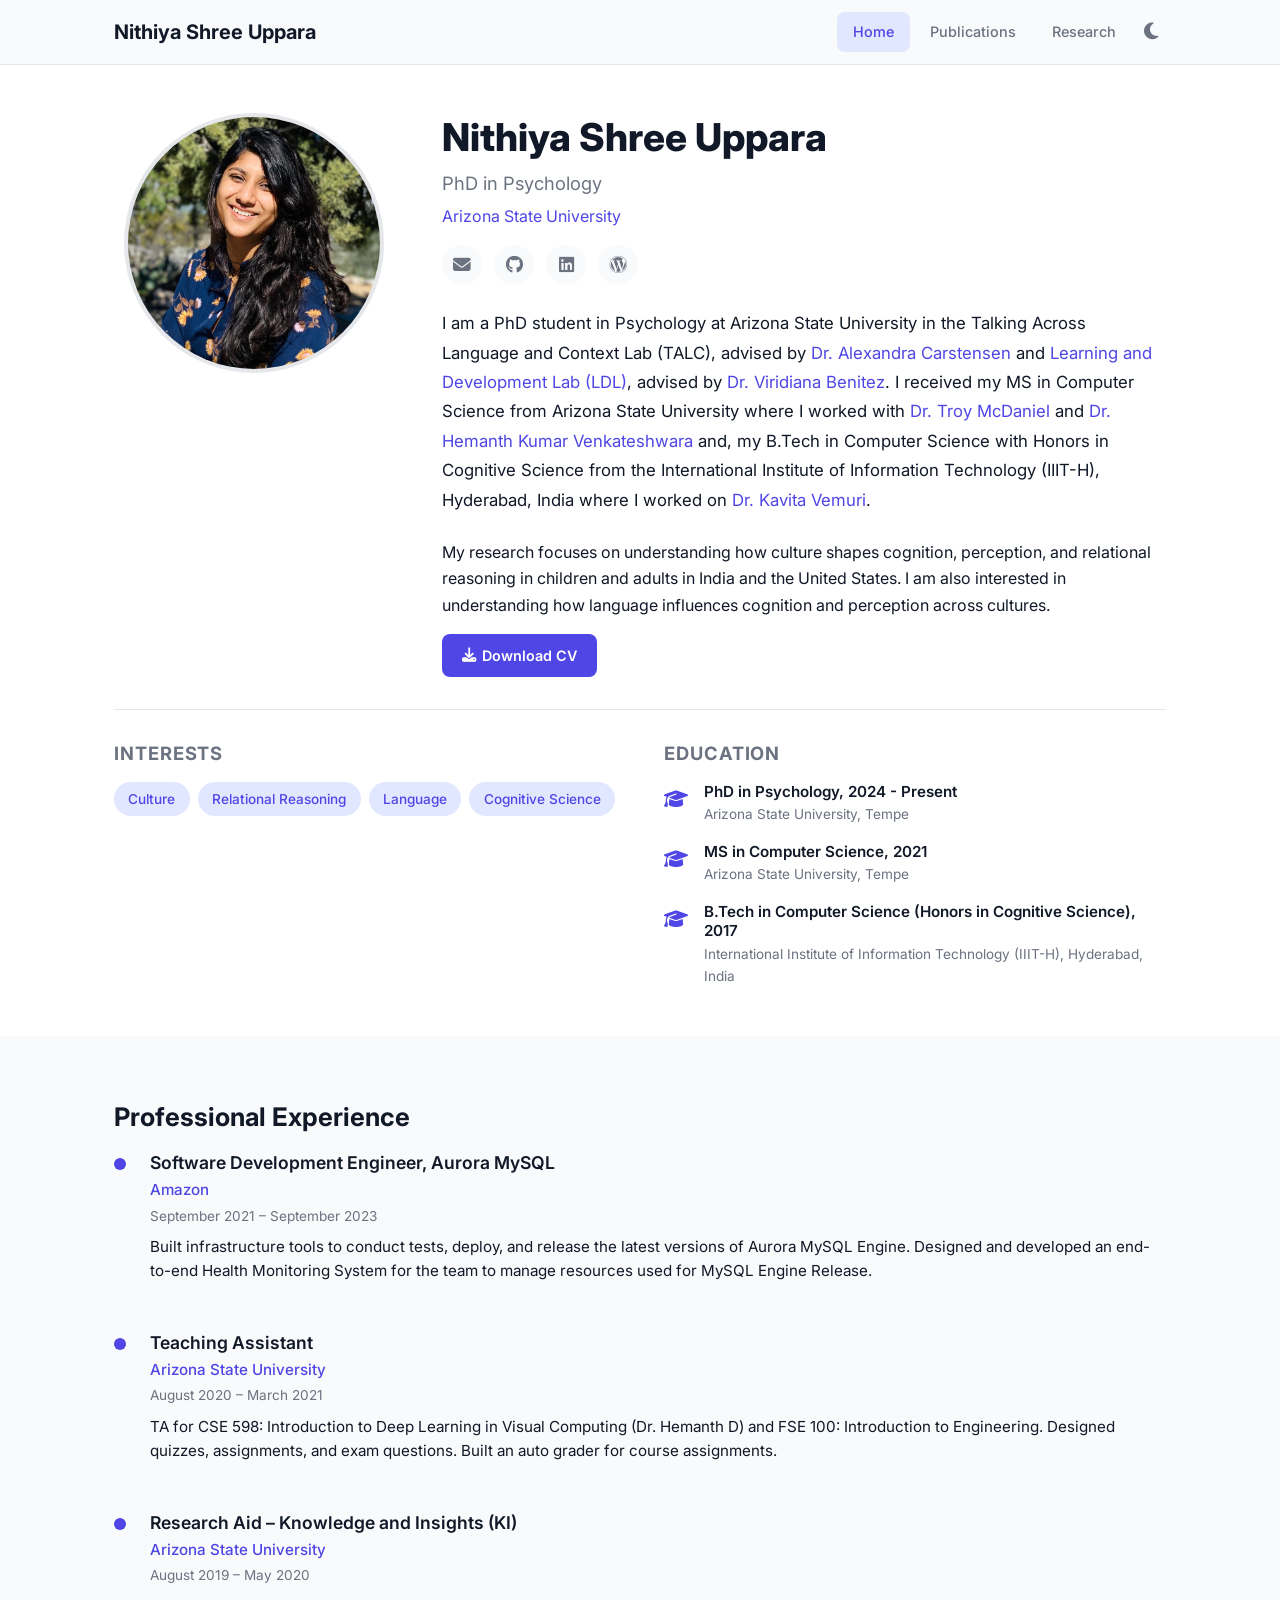
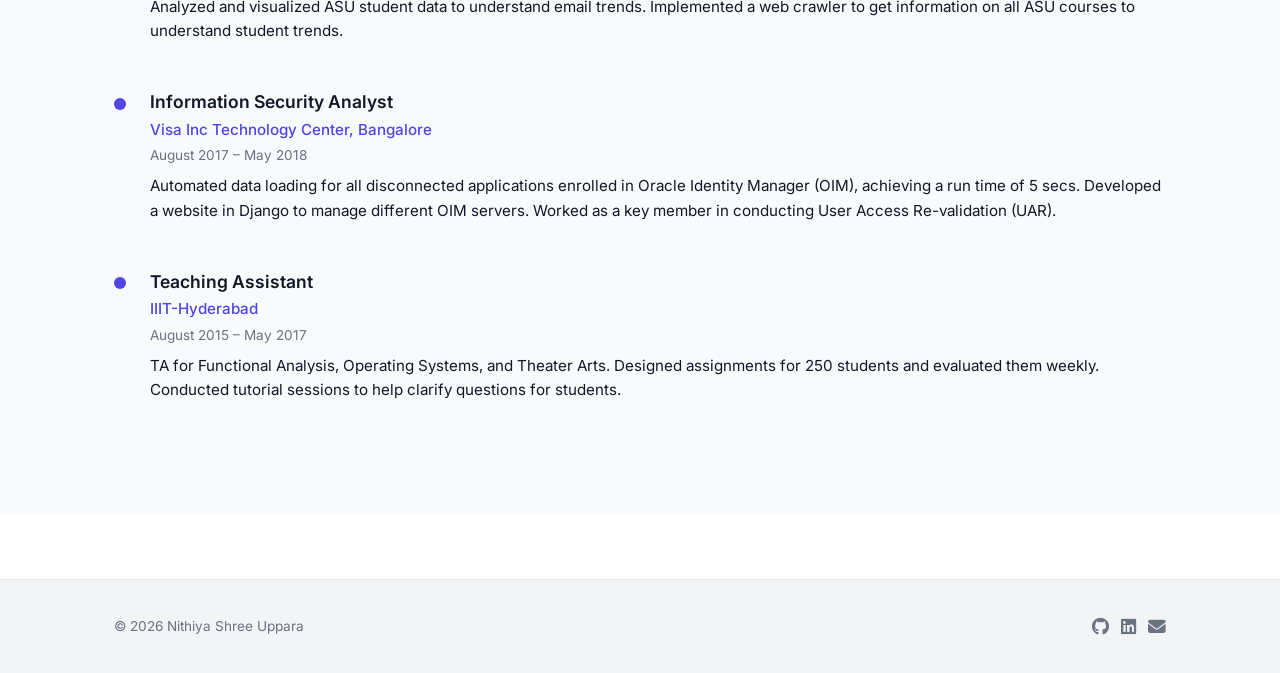
==== commit cddee59f: "Updating bio and adding hyperlinks to people on the page." ====
--- a/index.html
+++ b/index.html
@@ -55,7 +55,23 @@
                     </div>
 
                     <p class="hero-bio">
-                        I am currently pursuing my Masters in Computer Science at Arizona State University. I completed my Bachelor of Technology (B.Tech) with Honors in Cognitive Science from International Institute of Information Technology, Hyderabad. My research interests span Human-Computer Interaction, Artificial Intelligence, Pattern Recognition, and Cognitive Science.
+                        I am a PhD student in Psychology at Arizona State University in the Talking Across Language and 
+                        Context Lab (TALC), advised by <a href="https://abcarstensen.com/" target="_blank">Dr. Alexandra 
+                        Carstensen</a> and <a href="https://www.learndevlab.org/" target="_blank">Learning and 
+                        Development Lab (LDL)</a>, advised by <a href="https://viridianabenitez.com/" 
+                        target="_blank">Dr. Viridiana Benitez</a>. I received my MS in Computer Science from Arizona 
+                        State University where I worked with <a href="https://search.asu.edu/profile/286669" 
+                        target="_blank">Dr. Troy McDaniel</a> and <a href="https://www.hemanthdv.org/" target="_blank">Dr. 
+                        Hemanth Kumar Venkateshwara</a> and, my B.Tech in Computer Science with Honors in 
+                        Cognitive Science from the International 
+                        Institute of Information Technology (IIIT-H), Hyderabad, India where I worked on <a href="https://sites.google.com/view/perception-engineering-group" target="_blank">Dr. Kavita Vemuri</a>.
+                    </p>
+
+                    <p>
+                        My research focuses on understanding how culture shapes cognition, perception, 
+                        and relational reasoning in children and adults in India and the United States. 
+                        I am also interested in understanding how language influences cognition and 
+                        perception across cultures.
                     </p>
 
                     <a href="assets/pdf/Nithiya_Resume2026.pdf" class="btn btn-primary" target="_blank">
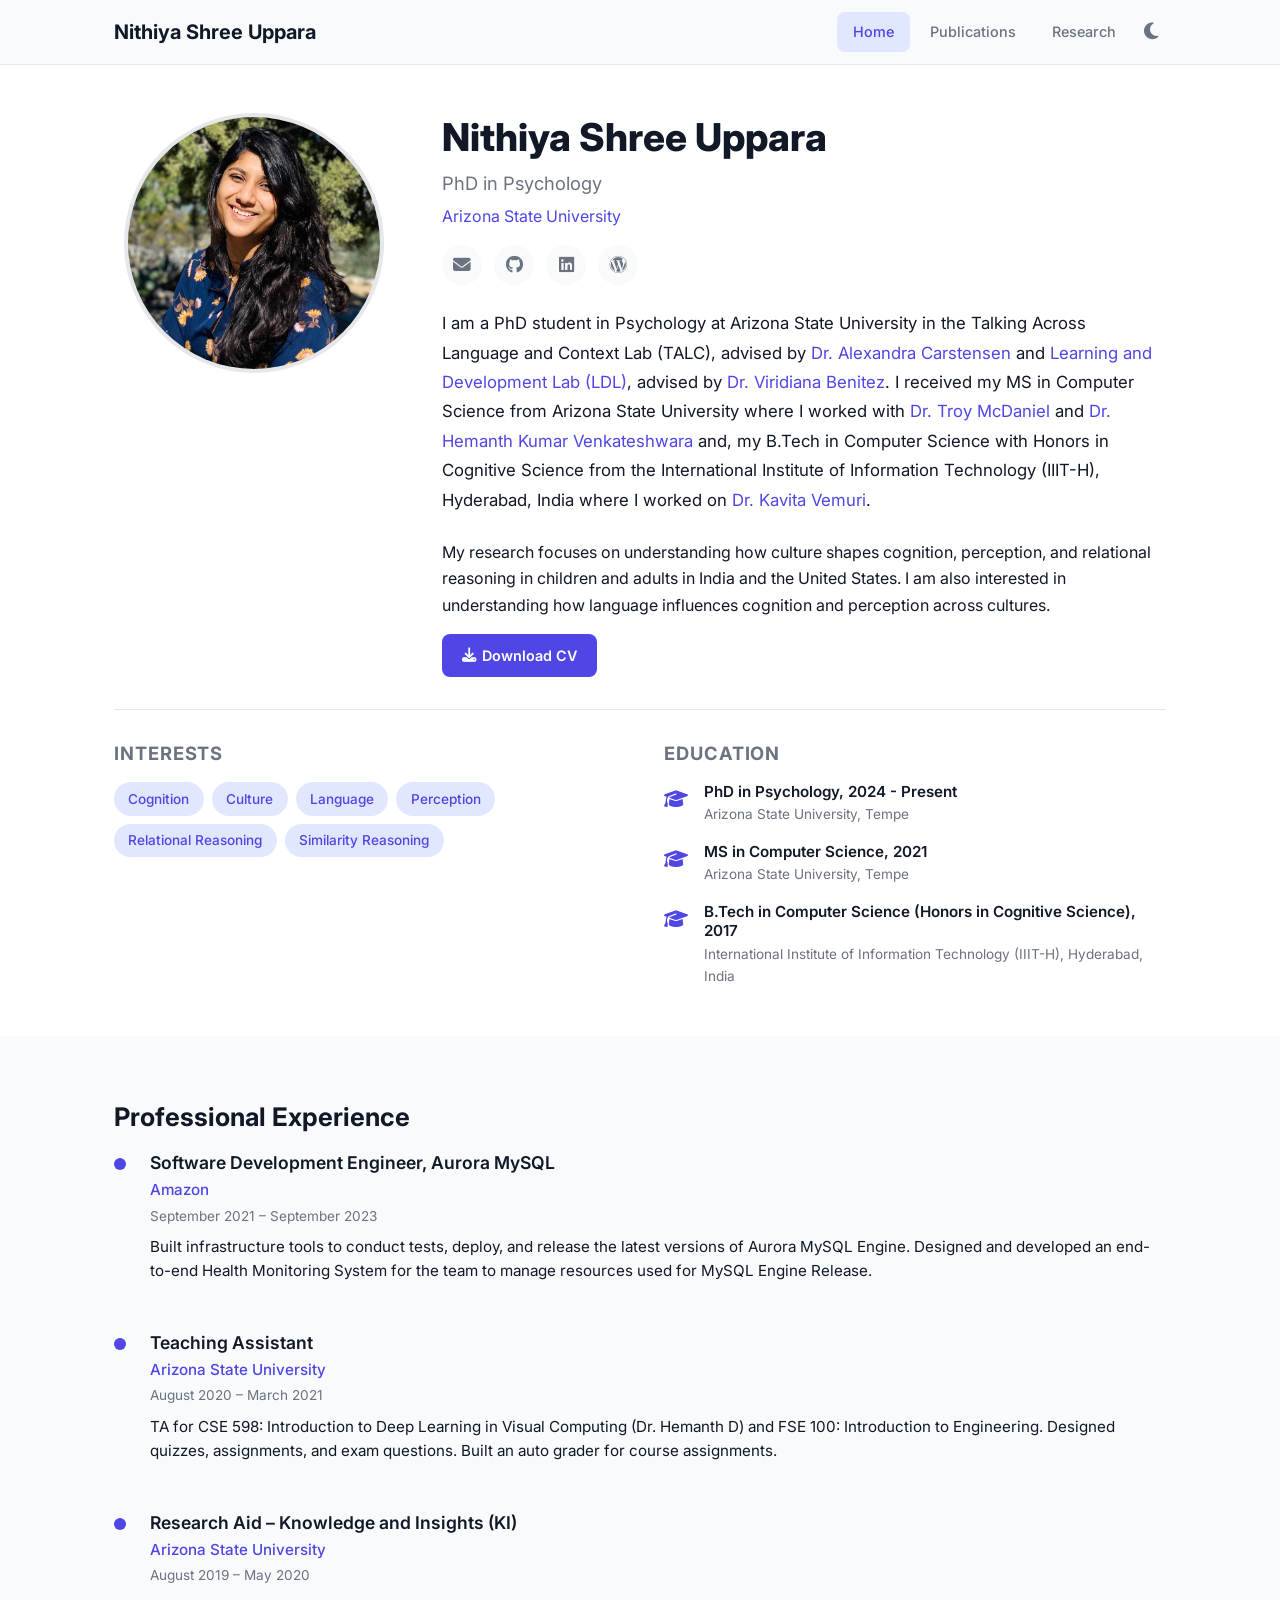
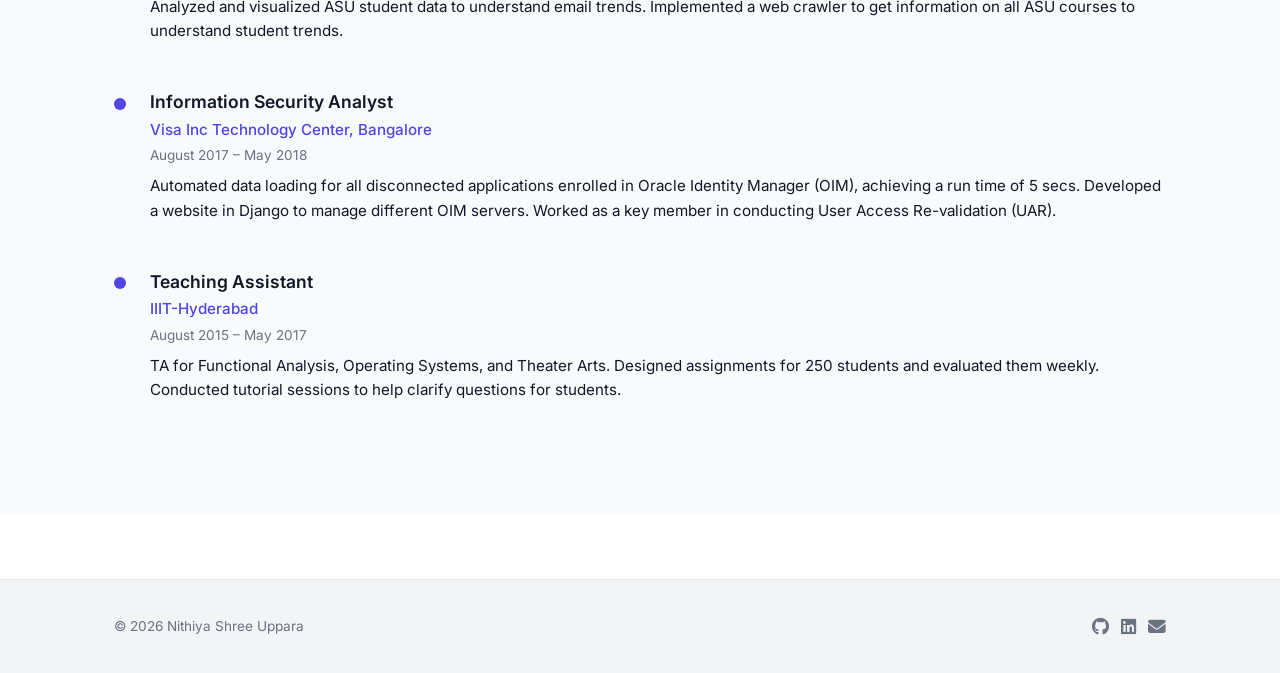
==== commit 60085ffe: "Updated the research projects." ====
--- a/index.html
+++ b/index.html
@@ -85,10 +85,12 @@
                 <div>
                     <h2>Interests</h2>
                     <ul class="interests-list">
+                        <li>Cognition</li>
                         <li>Culture</li>
-                        <li>Relational Reasoning</li>
                         <li>Language</li>
-                        <li>Cognitive Science</li>
+                        <li>Perception</li>
+                        <li>Relational Reasoning</li>                        
+                        <li>Similarity Reasoning</li>
                     </ul>
                 </div>
                 <div>
